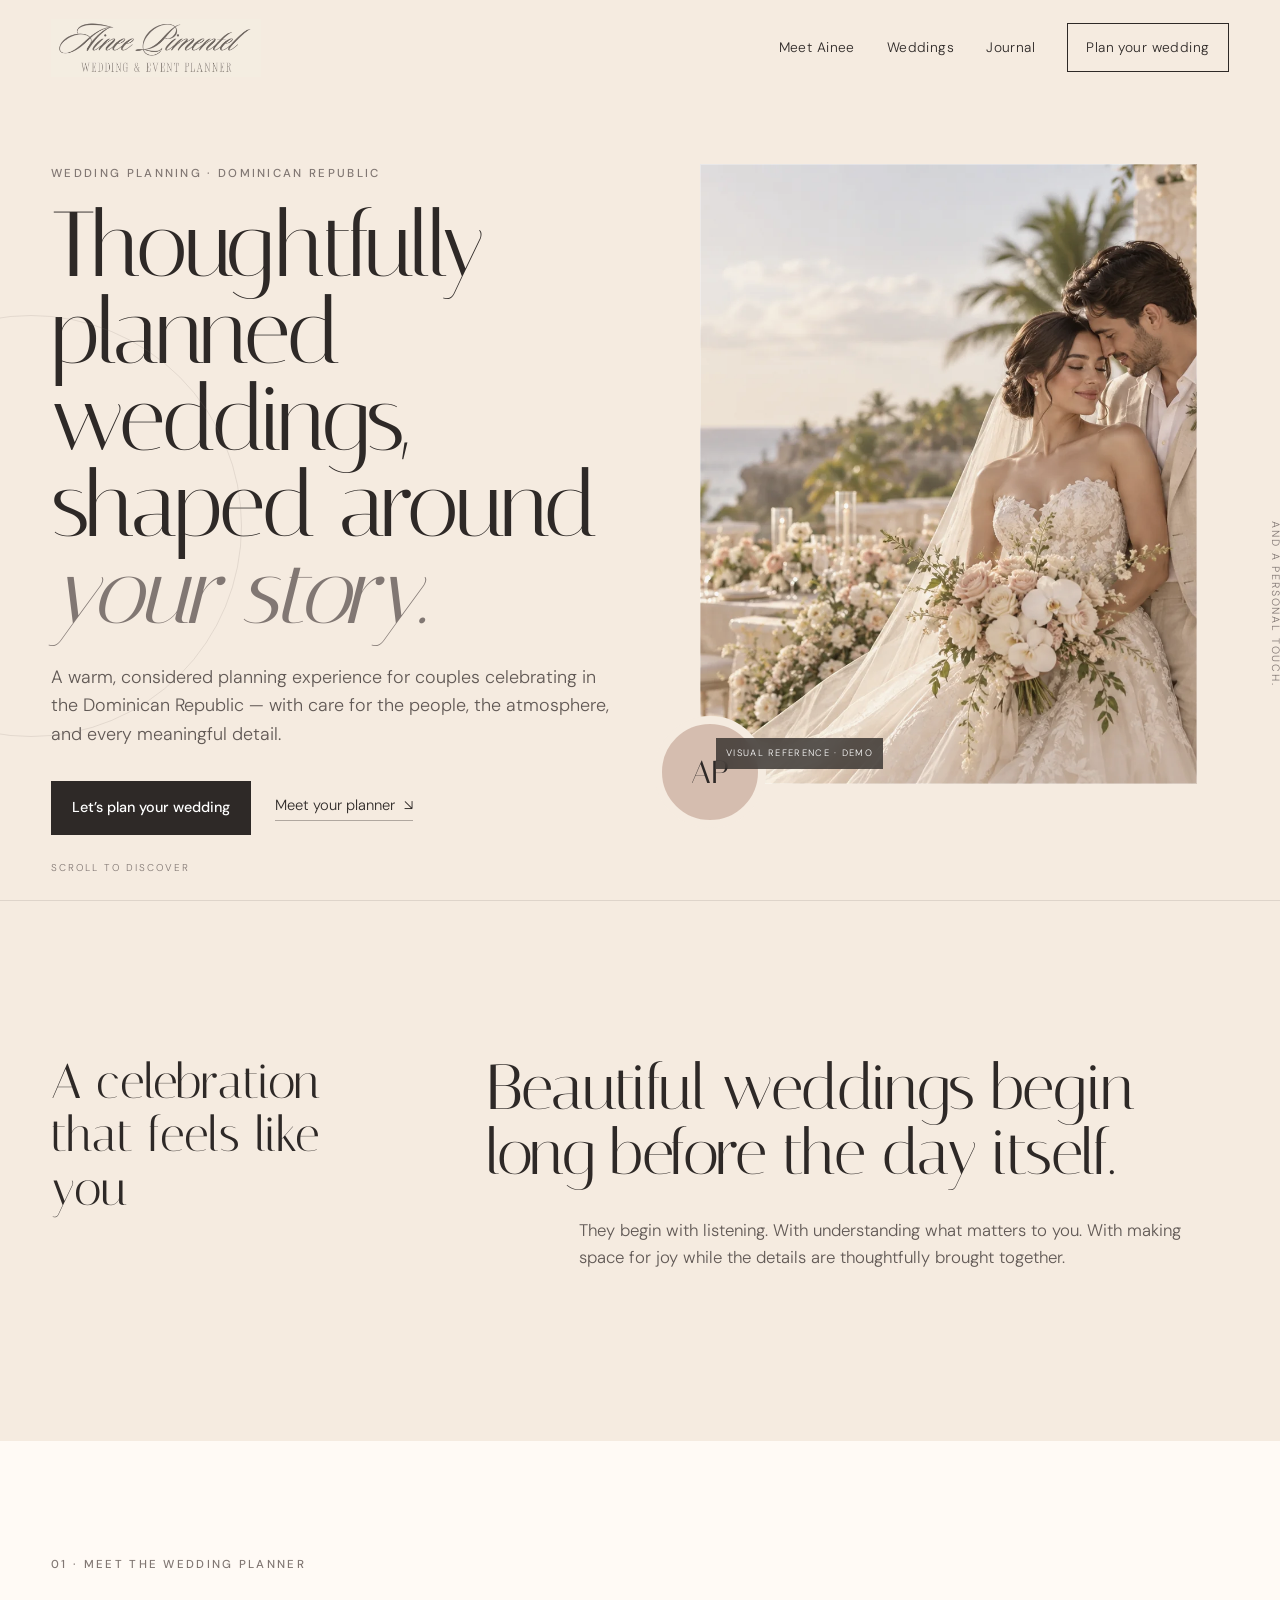
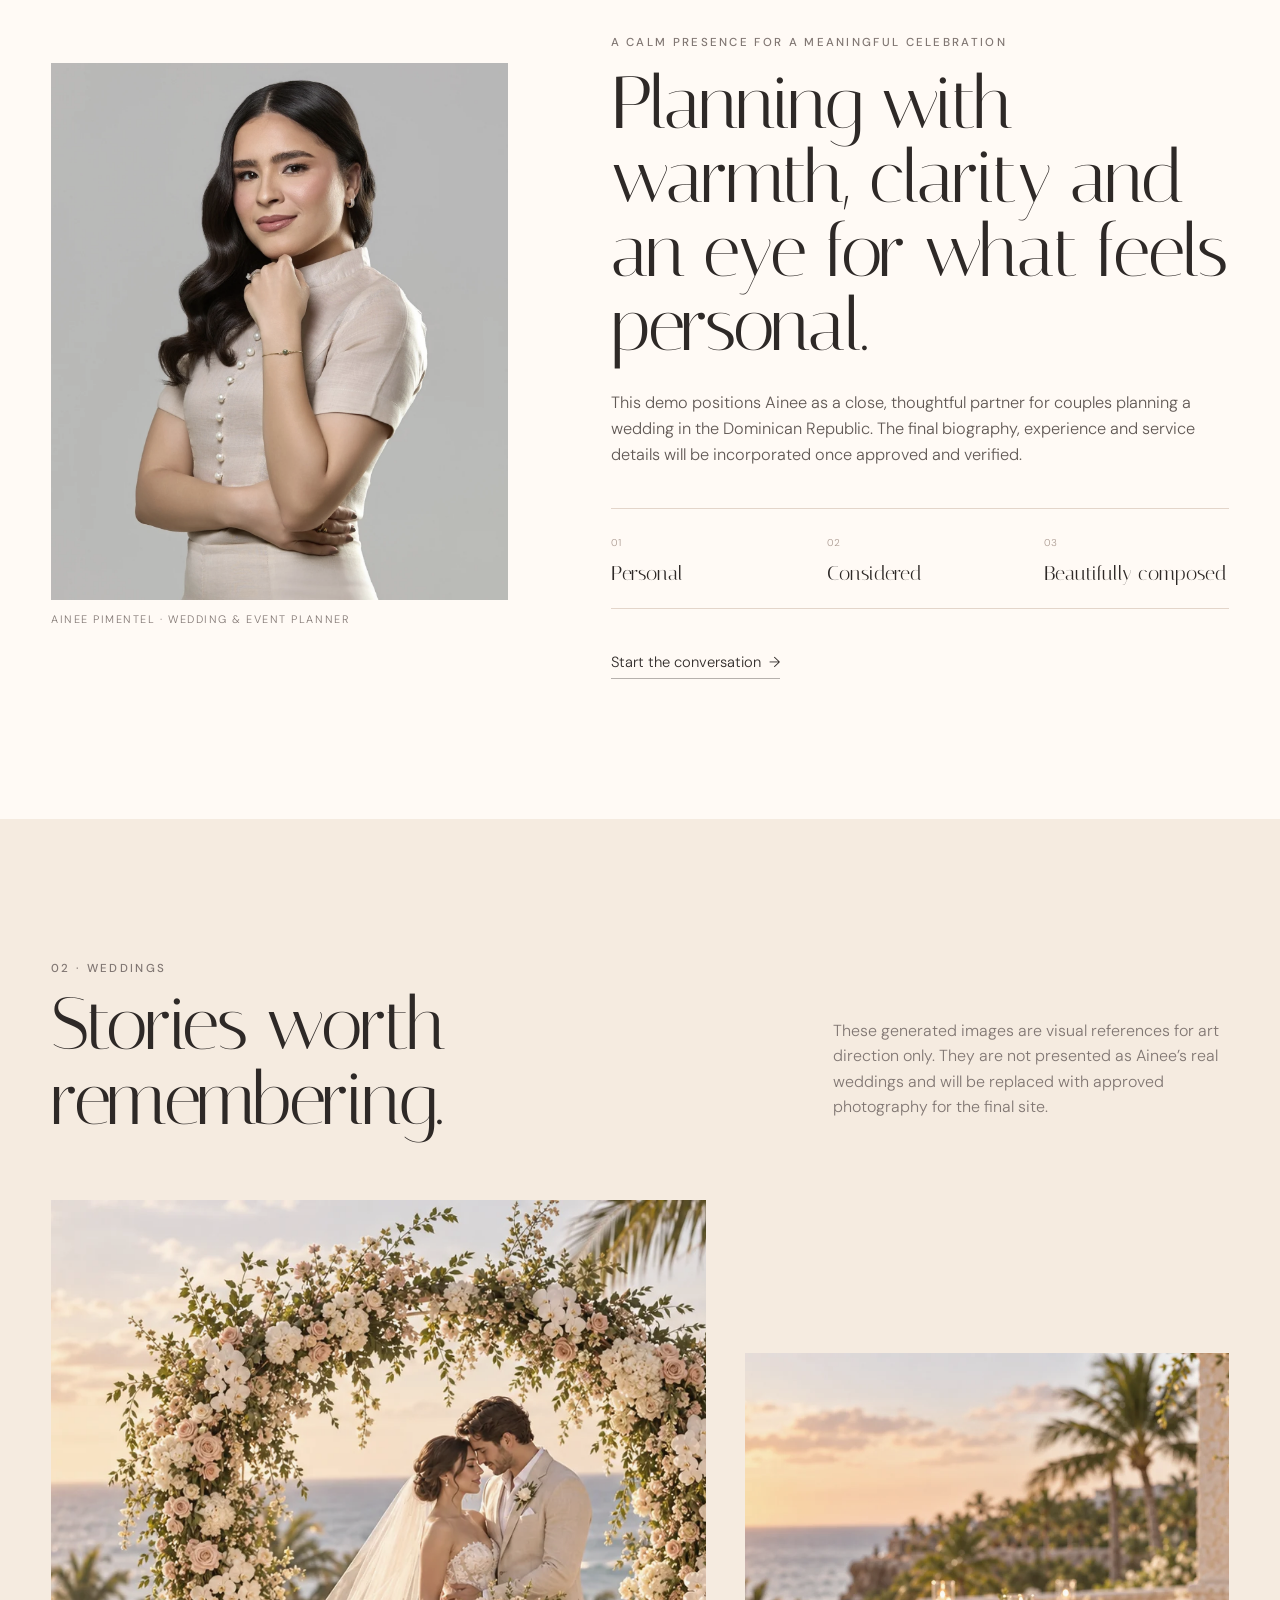
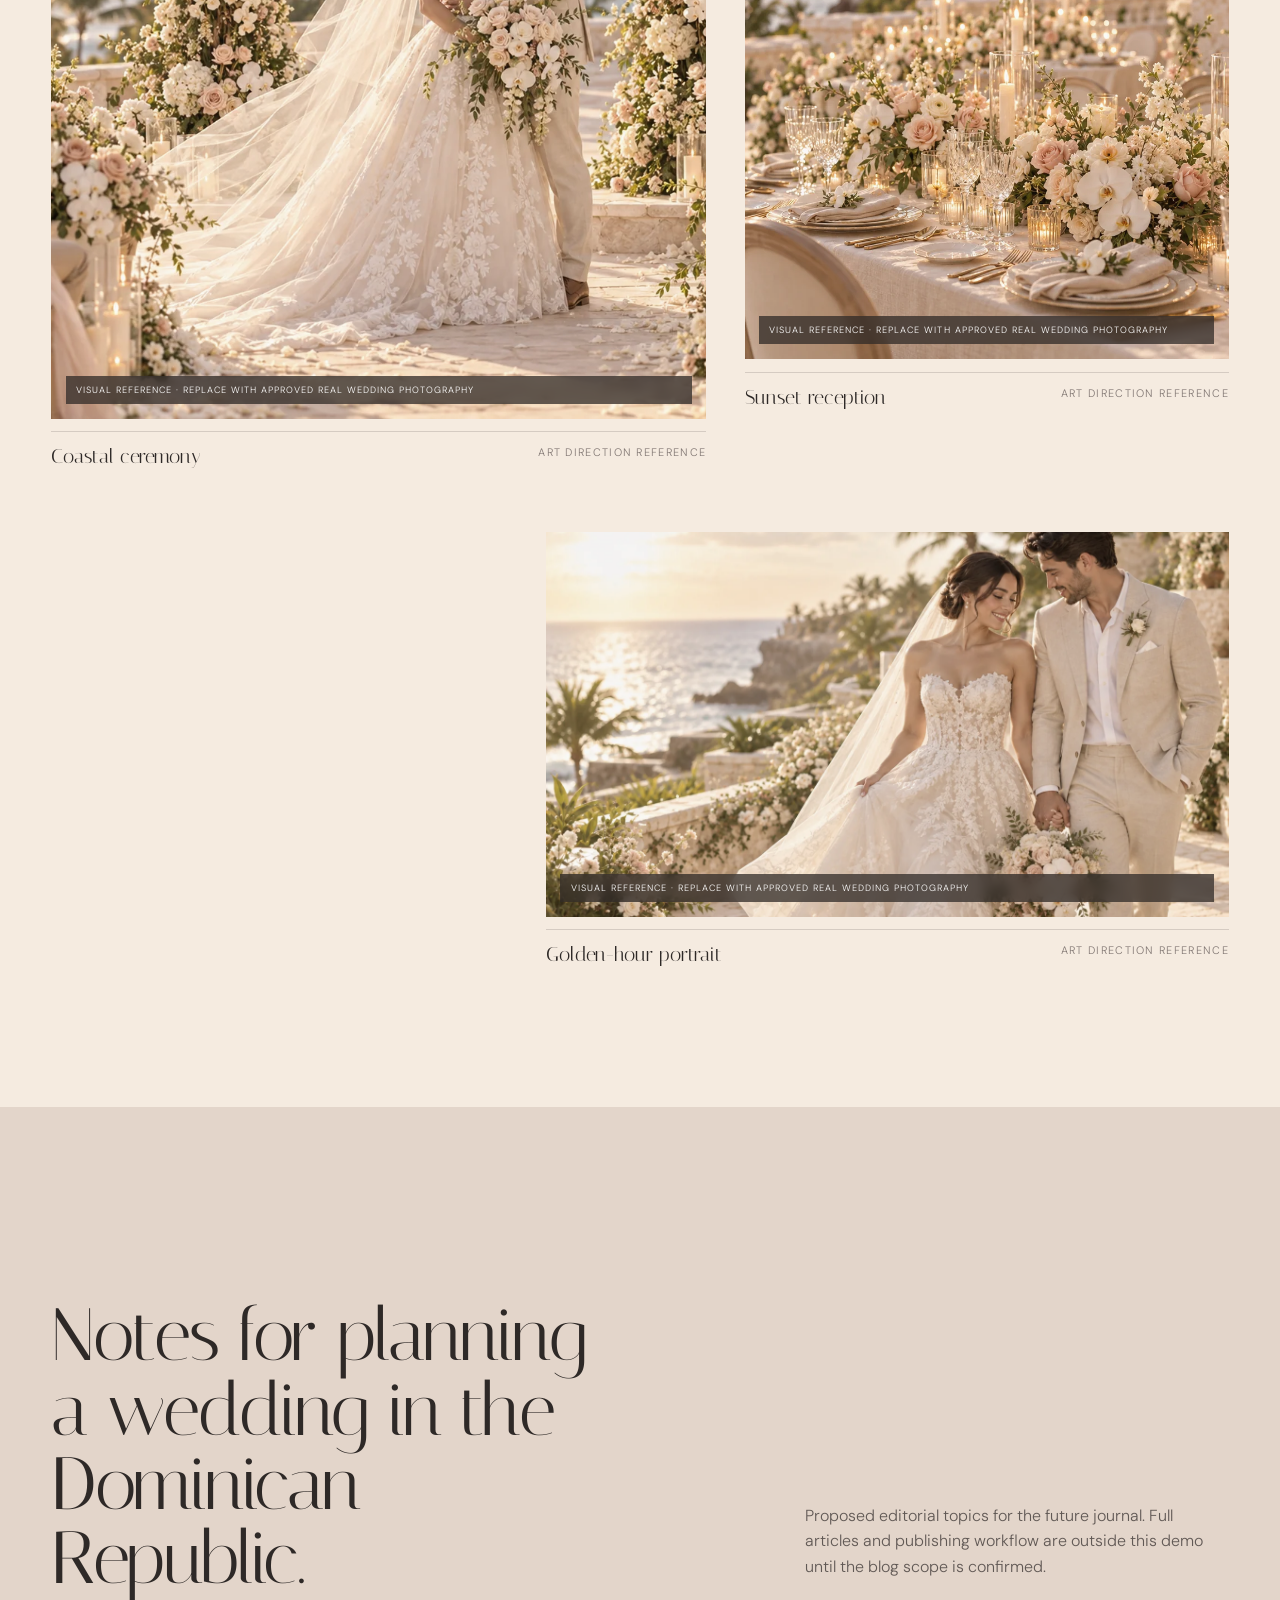
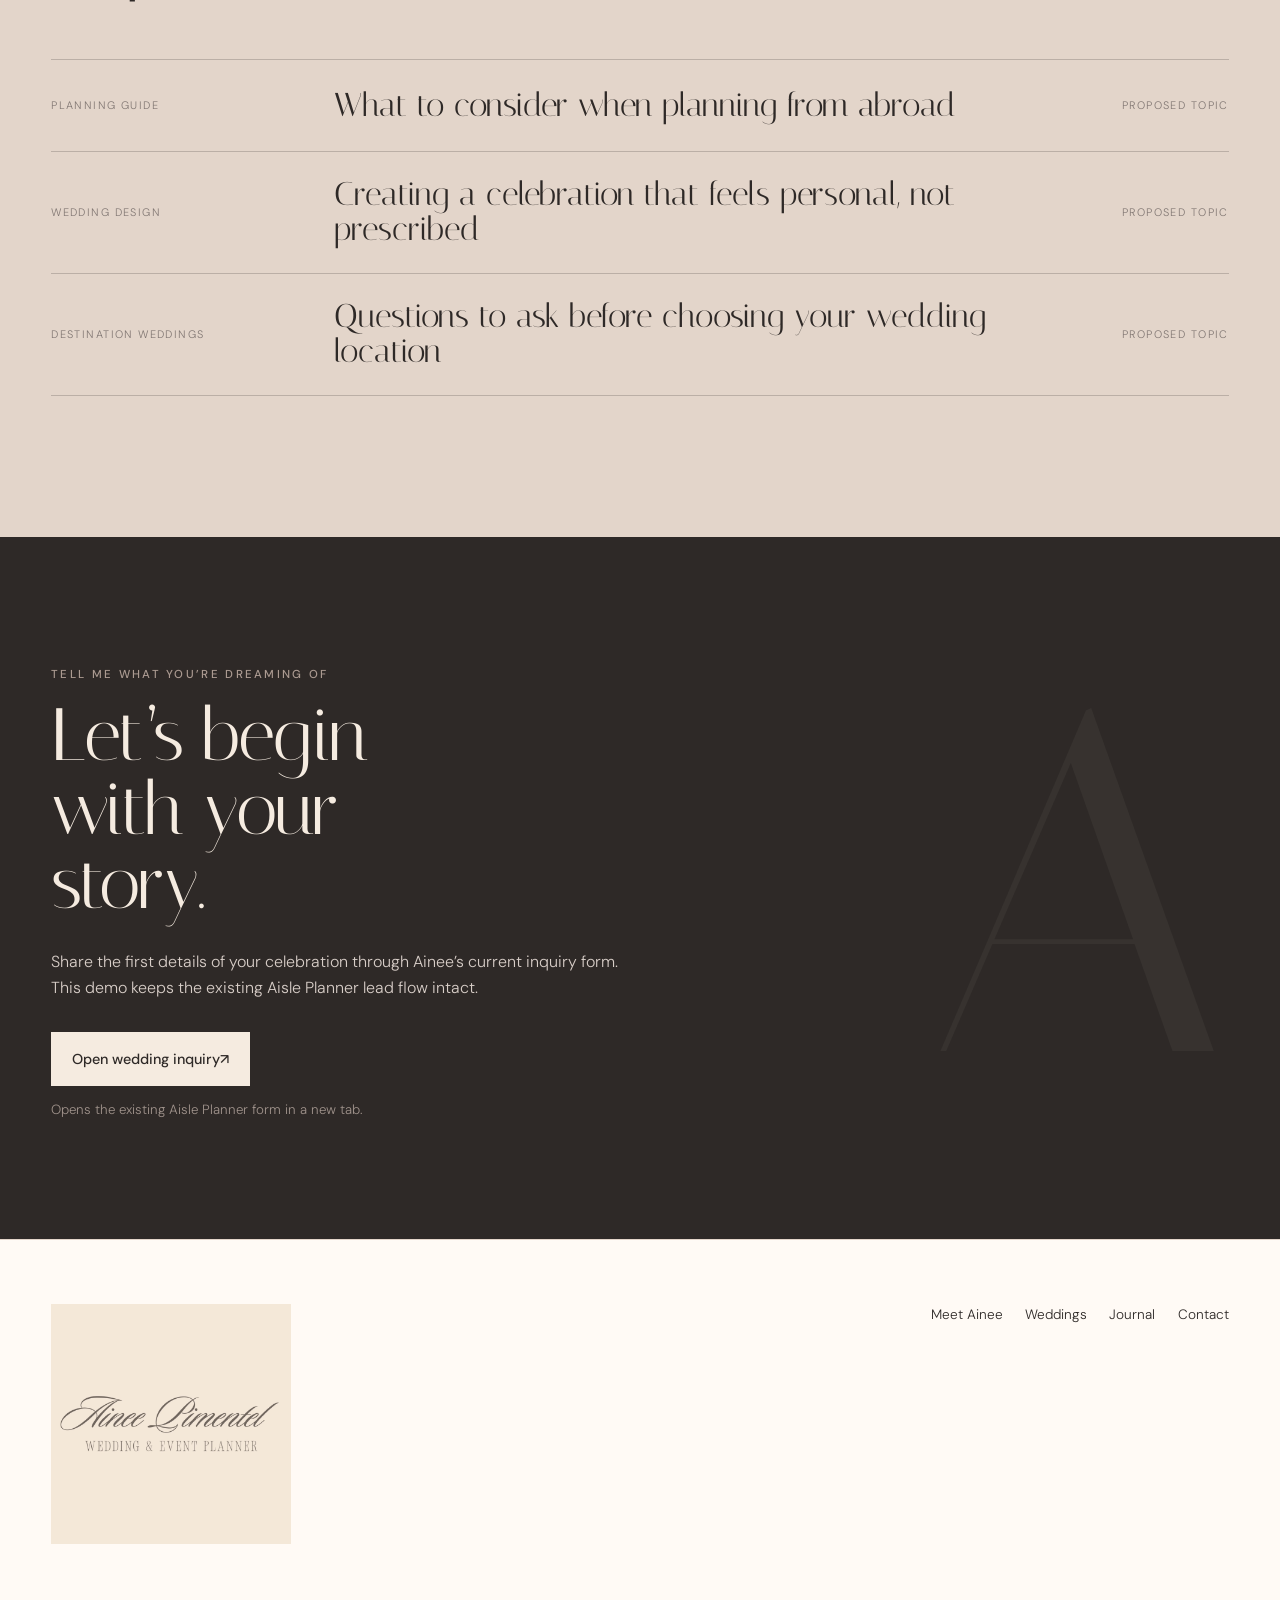
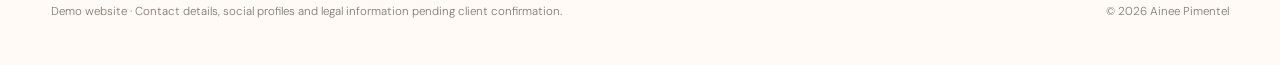
==== index.html @ e36b9a7d "Add files via upload" ====
<!doctype html>
<html lang="en">
<head>
  <meta charset="utf-8" />
  <meta name="viewport" content="width=device-width, initial-scale=1" />
  <meta name="robots" content="noindex,nofollow,noarchive" />
  <meta name="theme-color" content="#f5ebe0" />
  <meta name="description" content="Ainee Pimentel — Wedding & Event Planner in the Dominican Republic." />
  <title>Ainee Pimentel | Wedding & Event Planner</title>
  <link rel="preconnect" href="https://fonts.googleapis.com">
  <link rel="preconnect" href="https://fonts.gstatic.com" crossorigin>
  <link href="https://fonts.googleapis.com/css2?family=DM+Sans:wght@300;400;500;600&family=Italiana&display=swap" rel="stylesheet">
  <link rel="stylesheet" href="./styles.css" />
</head>
<body>
  <a class="skip-link" href="#main">Skip to content</a>

  <header class="site-header" data-header>
    <a class="brand" href="#home" aria-label="Ainee Pimentel — Home">
      <img src="logo-ainee-pimentel.webp" alt="Ainee Pimentel — Wedding & Event Planner" />
    </a>

    <button class="menu-toggle" type="button" aria-expanded="false" aria-controls="site-nav" data-menu-toggle>
      <span>Menu</span><i></i><i></i>
    </button>

    <nav id="site-nav" class="site-nav" aria-label="Primary" data-nav>
      <a href="#about">Meet Ainee</a>
      <a href="#weddings">Weddings</a>
      <a href="#journal">Journal</a>
      <a href="#contact" class="nav-cta">Plan your wedding</a>
    </nav>
  </header>

  <main id="main">
    <section id="home" class="hero section-shell">
      <div class="hero-copy reveal">
        <p class="eyebrow">Wedding planning · Dominican Republic</p>
        <h1>Thoughtfully planned weddings, shaped around <em>your story.</em></h1>
        <p class="lede">A warm, considered planning experience for couples celebrating in the Dominican Republic — with care for the people, the atmosphere, and every meaningful detail.</p>
        <div class="hero-actions">
          <a class="button button-dark" href="#contact">Let’s plan your wedding</a>
          <a class="text-link" href="#about">Meet your planner <span aria-hidden="true">↘</span></a>
        </div>
      </div>

      <div class="hero-art reveal" aria-label="Wedding visual reference for the demo">
        <div class="hero-wedding-frame">
          <img src="hero-wedding-reference.webp" alt="Editorial destination-wedding reference image used for the demo" />
          <span class="reference-badge">Visual reference · Demo</span>
        </div>
        <p class="side-note">Planning with intention<br>and a personal touch.</p>
        <div class="seal" aria-hidden="true"><span>AP</span></div>
      </div>

      <div class="scroll-note" aria-hidden="true">Scroll to discover</div>
    </section>

    <section class="manifesto section-shell" aria-labelledby="manifesto-title">
      <div class="manifesto-kicker reveal">A celebration that feels like you</div>
      <div class="manifesto-copy reveal">
        <h2 id="manifesto-title">Beautiful weddings begin long before the day itself.</h2>
        <p>They begin with listening. With understanding what matters to you. With making space for joy while the details are thoughtfully brought together.</p>
      </div>
    </section>

    <section id="about" class="about section-shell">
      <div class="section-number reveal">01 · Meet the wedding planner</div>
      <div class="about-grid">
        <div class="about-visual reveal">
          <div class="portrait-crop"><img src="ainee-pimentel.webp" alt="Ainee Pimentel, wedding and event planner" /></div>
          <p class="caption">Ainee Pimentel · Wedding & Event Planner</p>
        </div>
        <div class="about-copy reveal">
          <p class="eyebrow">A calm presence for a meaningful celebration</p>
          <h2>Planning with warmth, clarity and an eye for what feels personal.</h2>
          <p>This demo positions Ainee as a close, thoughtful partner for couples planning a wedding in the Dominican Republic. The final biography, experience and service details will be incorporated once approved and verified.</p>
          <div class="about-points" role="list" aria-label="Proposed brand qualities">
            <div role="listitem"><span>01</span><p>Personal</p></div>
            <div role="listitem"><span>02</span><p>Considered</p></div>
            <div role="listitem"><span>03</span><p>Beautifully composed</p></div>
          </div>
          <a class="text-link" href="#contact">Start the conversation <span aria-hidden="true">→</span></a>
        </div>
      </div>
    </section>

    <section id="weddings" class="work section-shell">
      <div class="work-heading reveal">
        <div>
          <div class="section-number">02 · Weddings</div>
          <h2>Stories worth remembering.</h2>
        </div>
        <p>These generated images are visual references for art direction only. They are not presented as Ainee’s real weddings and will be replaced with approved photography for the final site.</p>
      </div>

      <div class="story-grid">
        <article class="story-card story-card-a reveal">
          <figure class="story-image">
            <img src="wedding-reference-01.webp" alt="Generated reference image of a coastal wedding ceremony" loading="lazy" />
            <figcaption>Visual reference · Replace with approved real wedding photography</figcaption>
          </figure>
          <div class="story-meta"><p>Coastal ceremony</p><span>Art direction reference</span></div>
        </article>
        <article class="story-card story-card-b reveal">
          <figure class="story-image">
            <img src="wedding-reference-02.webp" alt="Generated reference image of an elegant wedding reception tablescape" loading="lazy" />
            <figcaption>Visual reference · Replace with approved real wedding photography</figcaption>
          </figure>
          <div class="story-meta"><p>Sunset reception</p><span>Art direction reference</span></div>
        </article>
        <article class="story-card story-card-c reveal">
          <figure class="story-image">
            <img src="wedding-reference-03.webp" alt="Generated reference image of a couple walking at a tropical destination wedding" loading="lazy" />
            <figcaption>Visual reference · Replace with approved real wedding photography</figcaption>
          </figure>
          <div class="story-meta"><p>Golden-hour portrait</p><span>Art direction reference</span></div>
        </article>
      </div>
    </section>

    <section id="journal" class="journal section-shell">
      <div class="section-number reveal">03 · Journal</div>
      <div class="journal-intro reveal">
        <h2>Notes for planning a wedding in the Dominican Republic.</h2>
        <p>Proposed editorial topics for the future journal. Full articles and publishing workflow are outside this demo until the blog scope is confirmed.</p>
      </div>
      <div class="journal-list">
        <article class="journal-item reveal"><span>Planning guide</span><h3>What to consider when planning from abroad</h3><p>Proposed topic</p></article>
        <article class="journal-item reveal"><span>Wedding design</span><h3>Creating a celebration that feels personal, not prescribed</h3><p>Proposed topic</p></article>
        <article class="journal-item reveal"><span>Destination weddings</span><h3>Questions to ask before choosing your wedding location</h3><p>Proposed topic</p></article>
      </div>
    </section>

    <section id="contact" class="contact section-shell">
      <div class="contact-panel reveal">
        <p class="eyebrow">Tell me what you’re dreaming of</p>
        <h2>Let’s begin with your story.</h2>
        <p>Share the first details of your celebration through Ainee’s current inquiry form. This demo keeps the existing Aisle Planner lead flow intact.</p>
        <a class="button button-light" href="https://www.aisleplanner.com/inquiries/aineeplanner/1cb2d5f7-5c8f-4272-a962-32eac7affa0d" target="_blank" rel="noopener noreferrer">Open wedding inquiry <span aria-hidden="true">↗</span></a>
        <small>Opens the existing Aisle Planner form in a new tab.</small>
      </div>
      <div class="contact-mark reveal" aria-hidden="true">A</div>
    </section>
  </main>

  <footer class="site-footer section-shell">
    <div class="footer-brand"><img src="logo-ainee-pimentel.webp" alt="Ainee Pimentel" /></div>
    <div class="footer-nav">
      <a href="#about">Meet Ainee</a><a href="#weddings">Weddings</a><a href="#journal">Journal</a><a href="#contact">Contact</a>
    </div>
    <p class="footer-note">Demo website · Contact details, social profiles and legal information pending client confirmation.</p>
    <p class="copyright">© <span data-year></span> Ainee Pimentel</p>
  </footer>

  <script src="./script.js"></script>
</body>
</html>
---- styles.css ----
:root{
  --linen:#F5EBE0;
  --champagne:#E3D5CA;
  --dogwood:#D5BDAF;
  --cinereous:#AB9A91;
  --gray:#817773;
  --ink:#2e2927;
  --paper:#fffaf5;
  --serif:"Italiana", Georgia, serif;
  --sans:"DM Sans", Arial, sans-serif;
  --pad:clamp(1.25rem,4vw,5rem);
  --radius:2px;
}
*{box-sizing:border-box}
html{scroll-behavior:smooth;background:var(--linen)}
body{margin:0;background:var(--linen);color:var(--ink);font-family:var(--sans);font-weight:300;line-height:1.6;overflow-x:hidden}
img{max-width:100%;display:block}
a{color:inherit;text-decoration:none}
button,input,textarea{font:inherit}
::selection{background:var(--dogwood);color:var(--ink)}
.skip-link{position:fixed;top:8px;left:8px;z-index:1000;padding:.7rem 1rem;background:var(--ink);color:white;transform:translateY(-150%)}
.skip-link:focus{transform:none}
.section-shell{padding-left:var(--pad);padding-right:var(--pad)}
.site-header{position:fixed;z-index:100;top:0;left:0;width:100%;height:96px;padding:16px var(--pad);display:flex;align-items:center;justify-content:space-between;transition:background .4s,height .4s,border-color .4s;border-bottom:1px solid transparent}
.site-header.scrolled{height:76px;background:rgba(245,235,224,.9);backdrop-filter:blur(14px);border-color:rgba(129,119,115,.18)}
.brand{width:210px;height:58px;overflow:hidden;display:flex;align-items:center}
.brand img,.footer-brand img{width:100%;mix-blend-mode:multiply}
.site-nav{display:flex;align-items:center;gap:2rem;font-size:.86rem;letter-spacing:.03em}
.site-nav a:not(.nav-cta){position:relative}
.site-nav a:not(.nav-cta)::after{content:"";position:absolute;left:0;bottom:-4px;width:100%;height:1px;background:currentColor;transform:scaleX(0);transform-origin:right;transition:transform .25s}
.site-nav a:hover::after,.site-nav a:focus-visible::after{transform:scaleX(1);transform-origin:left}
.nav-cta{padding:.78rem 1.15rem;border:1px solid var(--ink);transition:background .25s,color .25s}
.nav-cta:hover{background:var(--ink);color:var(--linen)}
.menu-toggle{display:none;background:none;border:0;color:var(--ink)}
.hero{min-height:100svh;padding-top:150px;padding-bottom:62px;display:grid;grid-template-columns:minmax(0,1.04fr) minmax(380px,.96fr);gap:clamp(2rem,6vw,7rem);align-items:center;position:relative}
.hero::before{content:"";position:absolute;width:420px;height:420px;border:1px solid rgba(129,119,115,.16);border-radius:50%;left:-180px;top:35%;pointer-events:none}
.eyebrow,.section-number{font-size:.72rem;text-transform:uppercase;letter-spacing:.2em;color:var(--gray);font-weight:500}
.hero h1{font:400 clamp(3.3rem,7.2vw,7.5rem)/.94 var(--serif);letter-spacing:-.035em;margin:1.2rem 0 1.7rem;max-width:10ch}
.hero h1 em{font-weight:400;color:var(--gray)}
.lede{font-size:clamp(1rem,1.4vw,1.18rem);max-width:560px;color:#615955}
.hero-actions{margin-top:2rem;display:flex;gap:1.5rem;align-items:center;flex-wrap:wrap}
.button{display:inline-flex;align-items:center;justify-content:center;min-height:48px;padding:.9rem 1.25rem;border:1px solid transparent;font-weight:500;font-size:.9rem;transition:transform .2s,background .2s,color .2s}
.button:hover{transform:translateY(-2px)}
.button-dark{background:var(--ink);color:#fff}
.button-dark:hover{background:var(--gray)}
.text-link{display:inline-flex;align-items:center;gap:.55rem;font-size:.92rem;border-bottom:1px solid rgba(46,41,39,.35);padding-bottom:.18rem}
.hero-art{position:relative;justify-self:end;width:min(100%,620px);padding:0 32px 40px 0}
.hero-wedding-frame{aspect-ratio:4/5;overflow:hidden;background:var(--champagne);position:relative}
.hero-wedding-frame img{width:100%;height:100%;object-fit:cover;object-position:58% 50%;filter:saturate(.9) contrast(.96)}
.hero-wedding-frame::after{content:"";position:absolute;inset:0;box-shadow:inset 0 0 0 1px rgba(255,255,255,.3)}
.reference-badge{position:absolute;left:1rem;bottom:1rem;z-index:2;background:rgba(46,41,39,.78);color:#fff;padding:.48rem .65rem;font-size:.58rem;text-transform:uppercase;letter-spacing:.14em;backdrop-filter:blur(6px)}
.side-note{position:absolute;right:-38px;bottom:125px;transform:rotate(90deg);transform-origin:right bottom;margin:0;font-size:.67rem;text-transform:uppercase;letter-spacing:.17em;color:var(--gray)}
.seal{position:absolute;left:-46px;bottom:-4px;width:112px;height:112px;border-radius:50%;background:var(--dogwood);display:grid;place-items:center;border:8px solid var(--linen)}
.seal span{font:2rem var(--serif)}
.scroll-note{position:absolute;left:var(--pad);bottom:24px;font-size:.62rem;text-transform:uppercase;letter-spacing:.2em;color:var(--gray)}
.manifesto{padding-top:clamp(7rem,12vw,12rem);padding-bottom:clamp(7rem,12vw,12rem);display:grid;grid-template-columns:1fr 2fr;gap:4rem;border-top:1px solid rgba(129,119,115,.2)}
.manifesto-kicker{font:400 clamp(1.8rem,3.8vw,4rem)/1.1 var(--serif);max-width:9ch}
.manifesto-copy{max-width:880px}
.manifesto h2{font:400 clamp(2.6rem,5vw,5.7rem)/1.02 var(--serif);margin:0 0 2rem;letter-spacing:-.025em}
.manifesto p{max-width:650px;margin-left:auto;font-size:1.05rem;color:#615955}
.about{padding-top:clamp(6rem,9vw,9rem);padding-bottom:clamp(7rem,11vw,11rem);background:var(--paper)}
.about>.section-number{margin-bottom:3rem}
.about-grid{display:grid;grid-template-columns:minmax(320px,.85fr) minmax(0,1.15fr);gap:clamp(3rem,8vw,9rem);align-items:center}
.about-visual{max-width:650px}
.portrait-crop{aspect-ratio:4/4.7;overflow:hidden;background:var(--champagne)}
.portrait-crop img{width:100%;height:100%;object-fit:cover;object-position:52% 18%;filter:saturate(.78)}
.caption{font-size:.68rem;text-transform:uppercase;letter-spacing:.14em;color:var(--gray)}
.about-copy h2,.work h2,.journal h2,.contact h2{font:400 clamp(2.6rem,5.8vw,6rem)/1 var(--serif);letter-spacing:-.025em;margin:.8rem 0 1.7rem}
.about-copy>p:not(.eyebrow){max-width:600px;color:#615955;font-size:1.02rem}
.about-points{display:flex;border-top:1px solid var(--champagne);border-bottom:1px solid var(--champagne);margin:2.5rem 0;padding:1.2rem 0;gap:2rem;flex-wrap:wrap}
.about-points div{min-width:120px;flex:1}
.about-points span{font-size:.62rem;color:var(--cinereous)}
.about-points p{margin:.2rem 0 0;font-family:var(--serif);font-size:1.25rem}
.work{padding-top:clamp(7rem,11vw,11rem);padding-bottom:clamp(7rem,11vw,11rem)}
.work-heading{display:grid;grid-template-columns:1.3fr .7fr;gap:3rem;align-items:end;margin-bottom:4rem}
.work-heading h2{margin:.55rem 0 0}
.work-heading>p{max-width:430px;color:var(--gray)}
.story-grid{display:grid;grid-template-columns:1.15fr .85fr;gap:clamp(1.4rem,3vw,3rem);align-items:start}
.story-card{margin:0}
.story-card-b{margin-top:12vw}
.story-card-c{grid-column:1 / -1;width:58%;margin-left:auto;margin-top:2vw}
.story-image{margin:0;position:relative;overflow:hidden;background:var(--champagne);aspect-ratio:4/5}
.story-image img{width:100%;height:100%;object-fit:cover;transition:transform .7s cubic-bezier(.2,.7,.2,1),filter .7s;filter:saturate(.9) contrast(.97)}
.story-card:hover .story-image img{transform:scale(1.025);filter:saturate(1) contrast(1)}
.story-image figcaption{position:absolute;left:.9rem;right:.9rem;bottom:.9rem;margin:0;padding:.5rem .65rem;background:rgba(46,41,39,.74);color:#fff;font-size:.57rem;text-transform:uppercase;letter-spacing:.11em;line-height:1.35;backdrop-filter:blur(6px)}
.story-card-c .story-image{aspect-ratio:16/9}
.story-meta{display:flex;justify-content:space-between;gap:1rem;border-top:1px solid rgba(129,119,115,.28);padding-top:.75rem;margin-top:.8rem}
.story-meta p{margin:0;font:1.25rem var(--serif)}
.story-meta span{font-size:.68rem;color:var(--gray);text-transform:uppercase;letter-spacing:.12em;text-align:right}
.journal{padding-top:clamp(7rem,11vw,11rem);padding-bottom:clamp(7rem,11vw,11rem);background:var(--champagne)}
.journal-intro{display:grid;grid-template-columns:1.25fr .75fr;gap:3rem;align-items:end;margin:2rem 0 4rem}
.journal-intro h2{margin:0;max-width:12ch}
.journal-intro p{color:#615955;max-width:420px}
.journal-list{border-top:1px solid rgba(46,41,39,.22)}
.journal-item{display:grid;grid-template-columns:.45fr 1.2fr .35fr;align-items:center;gap:2rem;padding:1.6rem 0;border-bottom:1px solid rgba(46,41,39,.22);transition:padding .25s,background .25s}
.journal-item:hover{padding-left:1rem;padding-right:1rem;background:rgba(255,255,255,.2)}
.journal-item span,.journal-item p{font-size:.68rem;text-transform:uppercase;letter-spacing:.13em;color:var(--gray)}
.journal-item h3{font:400 clamp(1.35rem,2.6vw,2.5rem)/1.05 var(--serif);margin:0}
.journal-item p{text-align:right}
.contact{min-height:78vh;background:var(--ink);color:var(--linen);display:grid;grid-template-columns:1.2fr .8fr;align-items:center;gap:3rem;padding-top:7rem;padding-bottom:7rem;overflow:hidden}
.contact-panel{max-width:750px;position:relative;z-index:2}
.contact .eyebrow{color:var(--cinereous)}
.contact h2{margin:.8rem 0 1.8rem;max-width:9ch}
.contact p{max-width:600px;color:#d8cec8}
.button-light{background:var(--linen);color:var(--ink);margin-top:1rem}
.contact small{display:block;margin-top:.8rem;color:#9f928b}
.contact-mark{font:400 clamp(18rem,38vw,42rem)/.75 var(--serif);color:rgba(245,235,224,.045);justify-self:end;transform:translateX(12%)}
.site-footer{padding-top:4rem;padding-bottom:2rem;background:var(--paper);display:grid;grid-template-columns:1fr 1fr;gap:3rem;border-top:1px solid var(--champagne)}
.footer-brand{width:240px;overflow:hidden}
.footer-nav{display:flex;justify-content:flex-end;gap:1.4rem;flex-wrap:wrap;font-size:.85rem}
.footer-note{font-size:.72rem;color:var(--gray);max-width:560px}
.copyright{font-size:.72rem;color:var(--gray);text-align:right}
.reveal{opacity:0;transform:translateY(24px);transition:opacity .8s cubic-bezier(.2,.7,.2,1),transform .8s cubic-bezier(.2,.7,.2,1)}
.reveal.is-visible{opacity:1;transform:none}
@media (max-width: 900px){
  .site-header{height:78px}.brand{width:175px}.menu-toggle{display:flex;flex-direction:column;align-items:flex-end;gap:4px;position:relative;z-index:102}.menu-toggle span{font-size:.72rem;text-transform:uppercase;letter-spacing:.14em}.menu-toggle i{display:block;width:28px;height:1px;background:currentColor}
  .site-nav{position:fixed;inset:0;background:var(--linen);z-index:101;display:flex;flex-direction:column;align-items:flex-start;justify-content:center;padding:var(--pad);gap:1.4rem;transform:translateY(-105%);transition:transform .45s cubic-bezier(.6,0,.2,1);font:2.2rem var(--serif)}
  .site-nav.open{transform:none}.site-nav .nav-cta{font:1rem var(--sans);margin-top:1rem}
  .hero{grid-template-columns:1fr;padding-top:120px;gap:3.5rem}.hero h1{max-width:11ch}.hero-art{width:min(92%,600px);justify-self:center}.scroll-note{display:none}
  .manifesto,.about-grid,.work-heading,.journal-intro,.contact{grid-template-columns:1fr}.manifesto{gap:2.5rem}.manifesto p{margin-left:0}.about-grid{gap:3.5rem}.about-visual{width:min(86%,620px)}
  .work-heading{align-items:start}.story-card-b{margin-top:10vw}.story-card-c{width:75%}.contact-mark{display:none}.contact{min-height:auto}
  .site-footer{grid-template-columns:1fr}.footer-nav{justify-content:flex-start}.copyright{text-align:left}
}
@media (max-width: 620px){
  :root{--pad:1.1rem}.hero{padding-top:110px}.hero h1{font-size:clamp(3rem,15vw,4.7rem)}.lede{font-size:.98rem}.hero-actions{align-items:flex-start;flex-direction:column}.hero-art{padding-right:18px}.side-note{right:-24px}.seal{width:88px;height:88px;left:-18px}.seal span{font-size:1.5rem}
  .manifesto{padding-top:6rem;padding-bottom:6rem}.manifesto h2{font-size:2.7rem}.about,.work,.journal{padding-top:6rem;padding-bottom:6rem}.about-copy h2,.work h2,.journal h2,.contact h2{font-size:clamp(2.7rem,13vw,4rem)}
  .story-grid{grid-template-columns:1fr}.story-card-b{margin-top:1.5rem}.story-card-c{grid-column:auto;width:100%;margin:1.5rem 0 0}.story-card-c .story-image{aspect-ratio:4/5}.story-meta{align-items:flex-start}.journal-item{grid-template-columns:1fr;gap:.4rem}.journal-item p{text-align:left;margin:.4rem 0}.contact{padding-top:5.5rem;padding-bottom:5.5rem}
}
@media (prefers-reduced-motion: reduce){
  html{scroll-behavior:auto}*,*::before,*::after{animation-duration:.01ms!important;transition-duration:.01ms!important;scroll-behavior:auto!important}.reveal{opacity:1;transform:none}
}
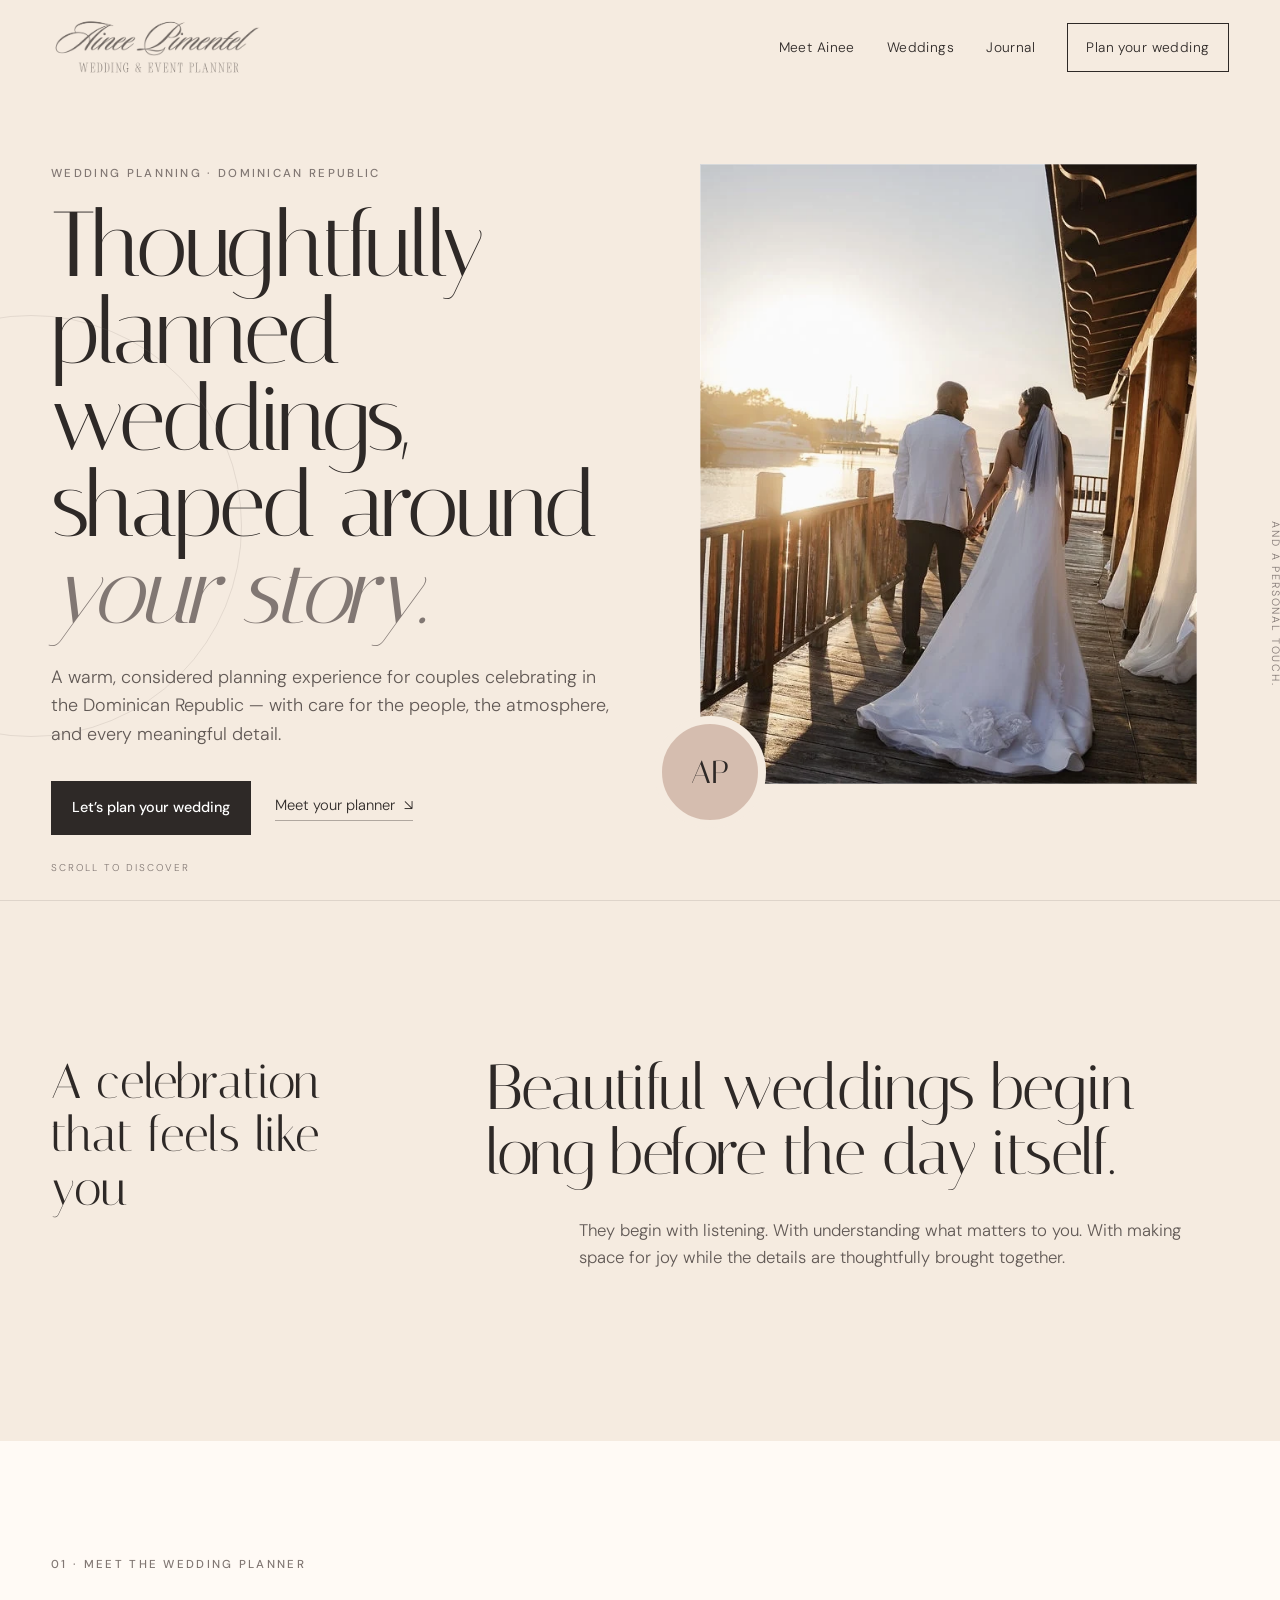
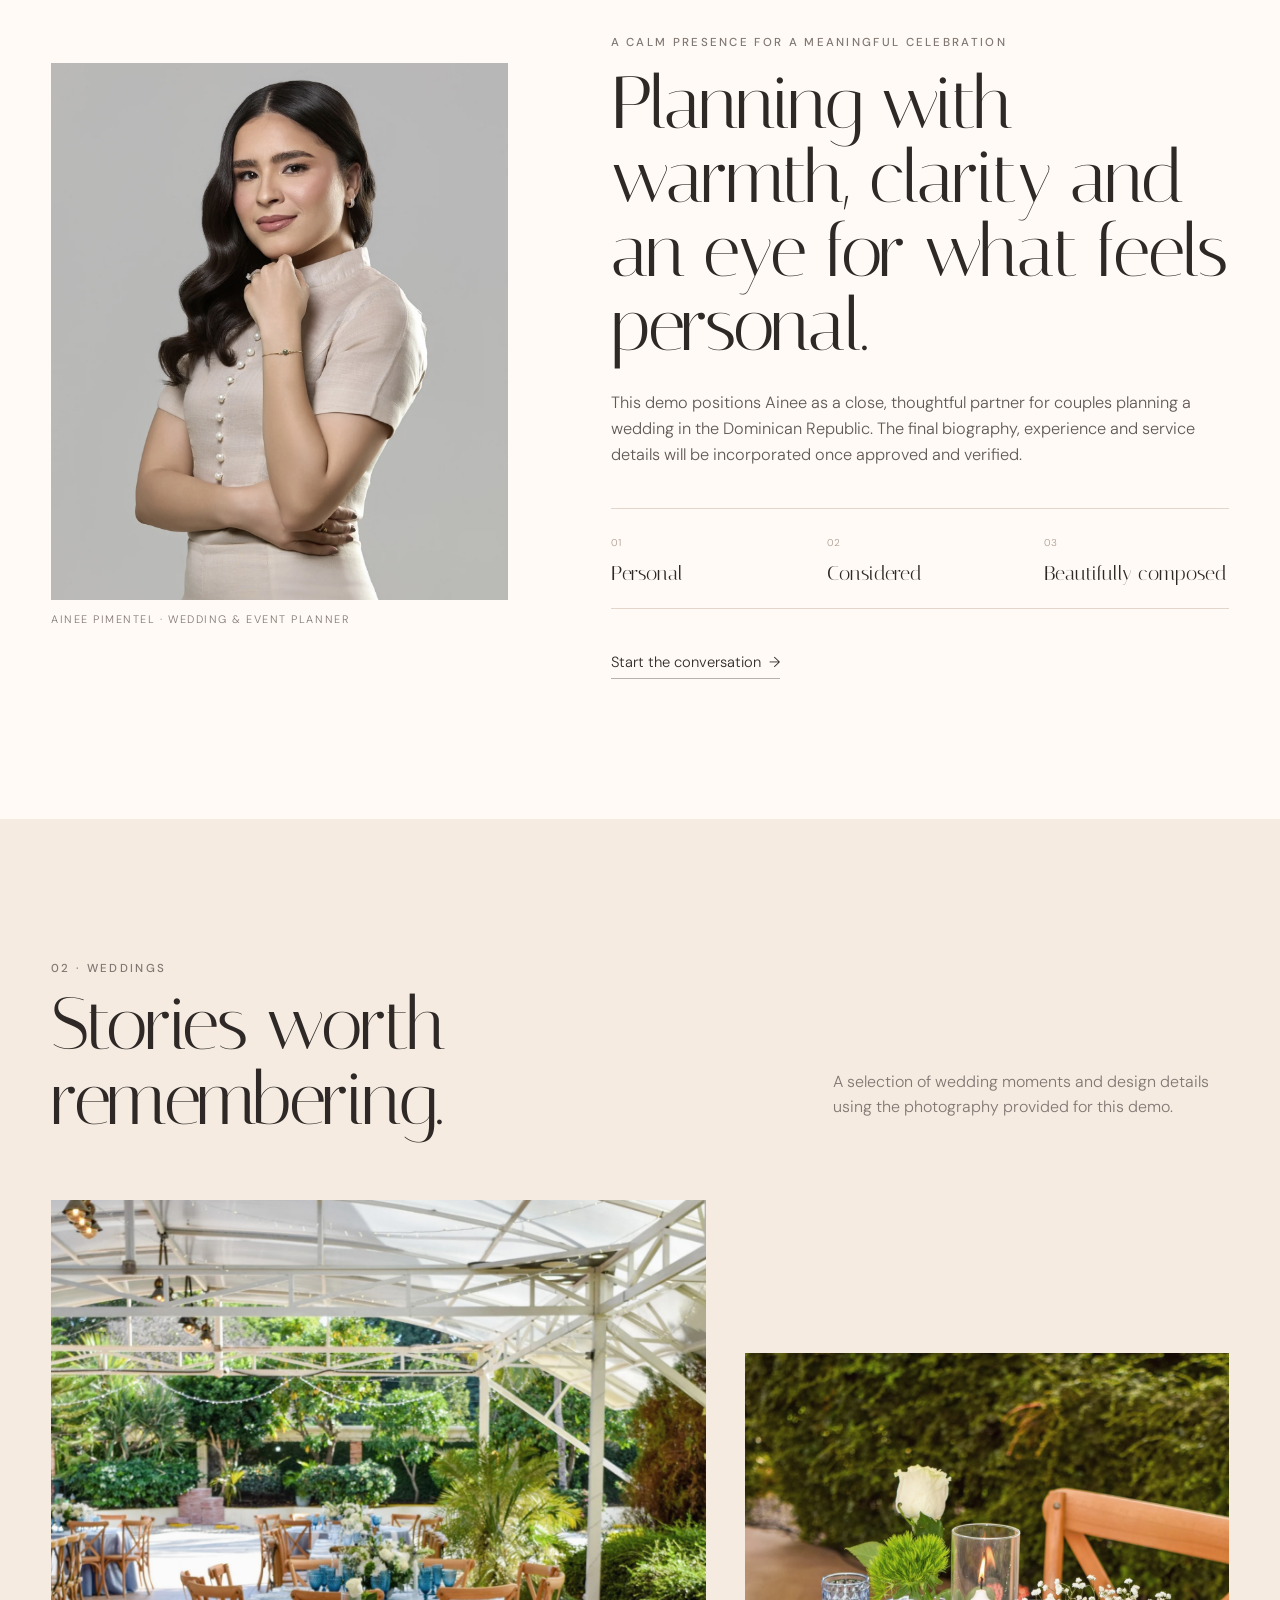
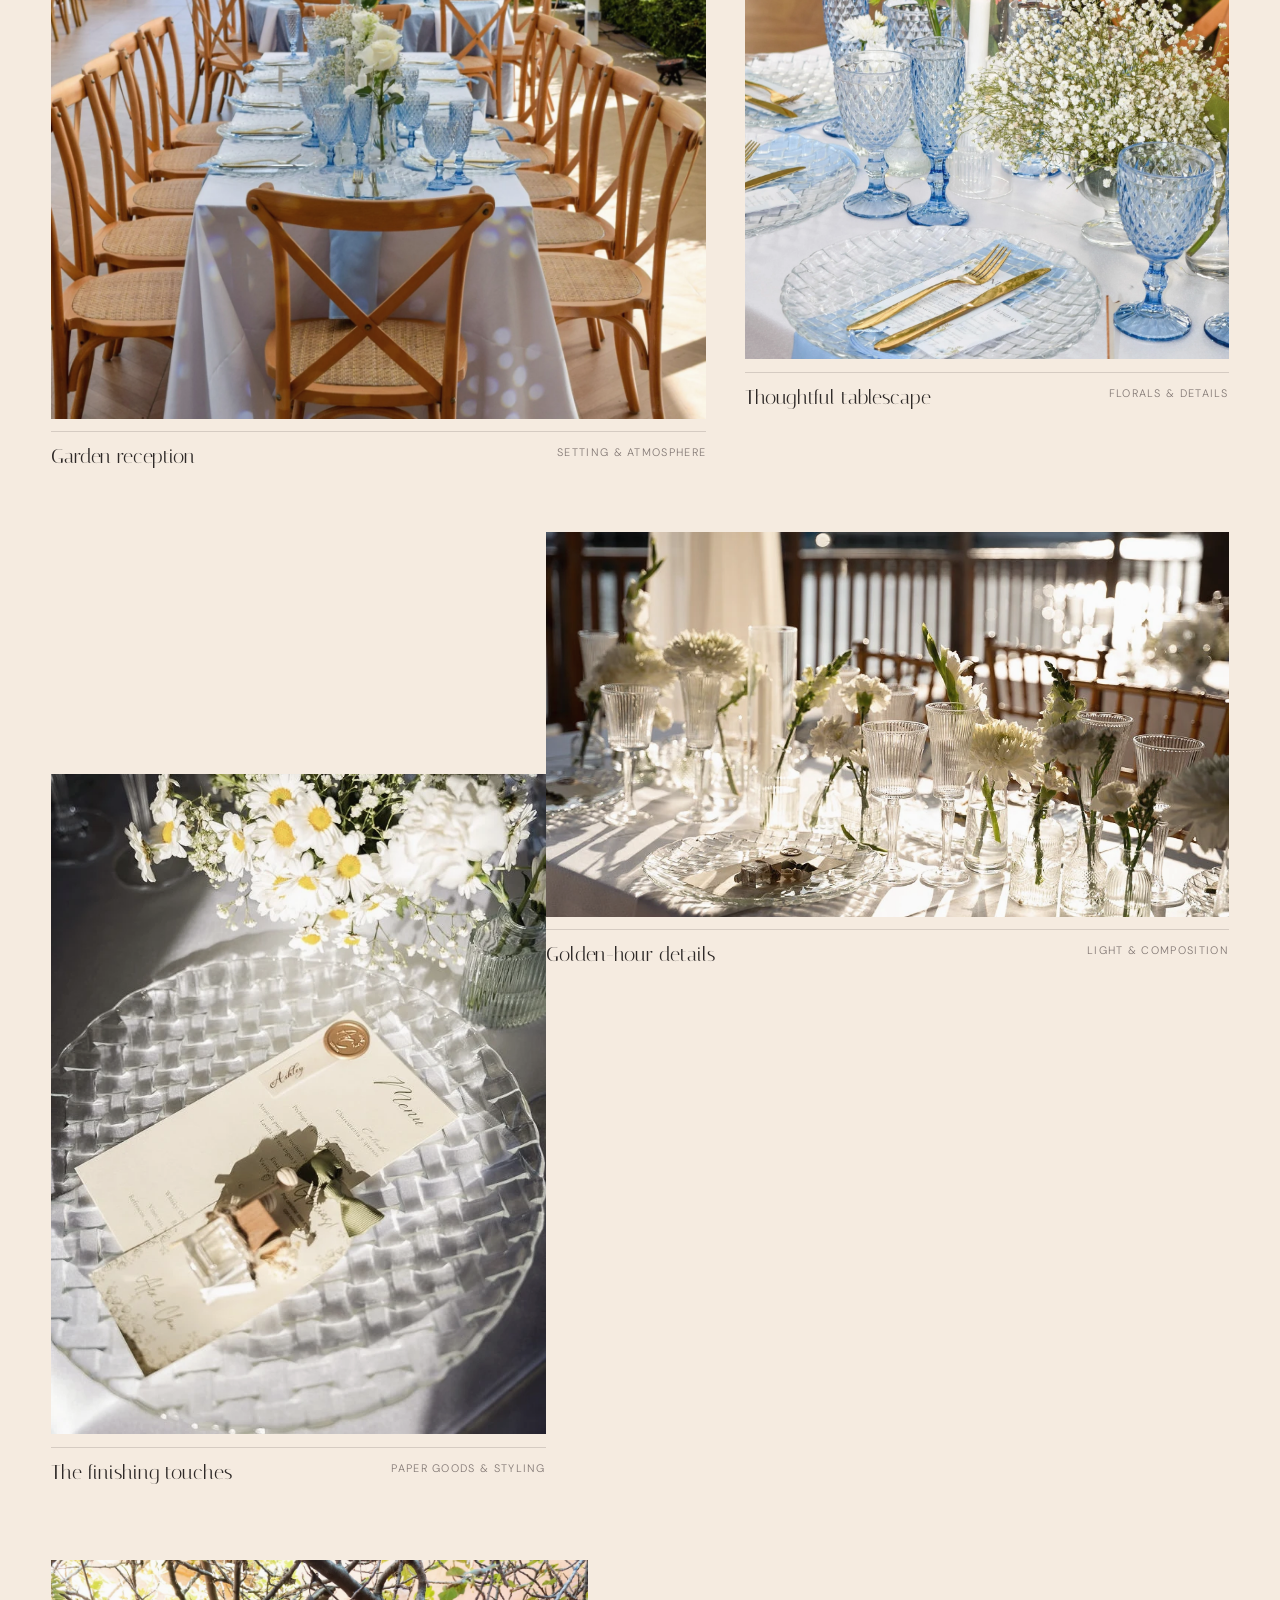
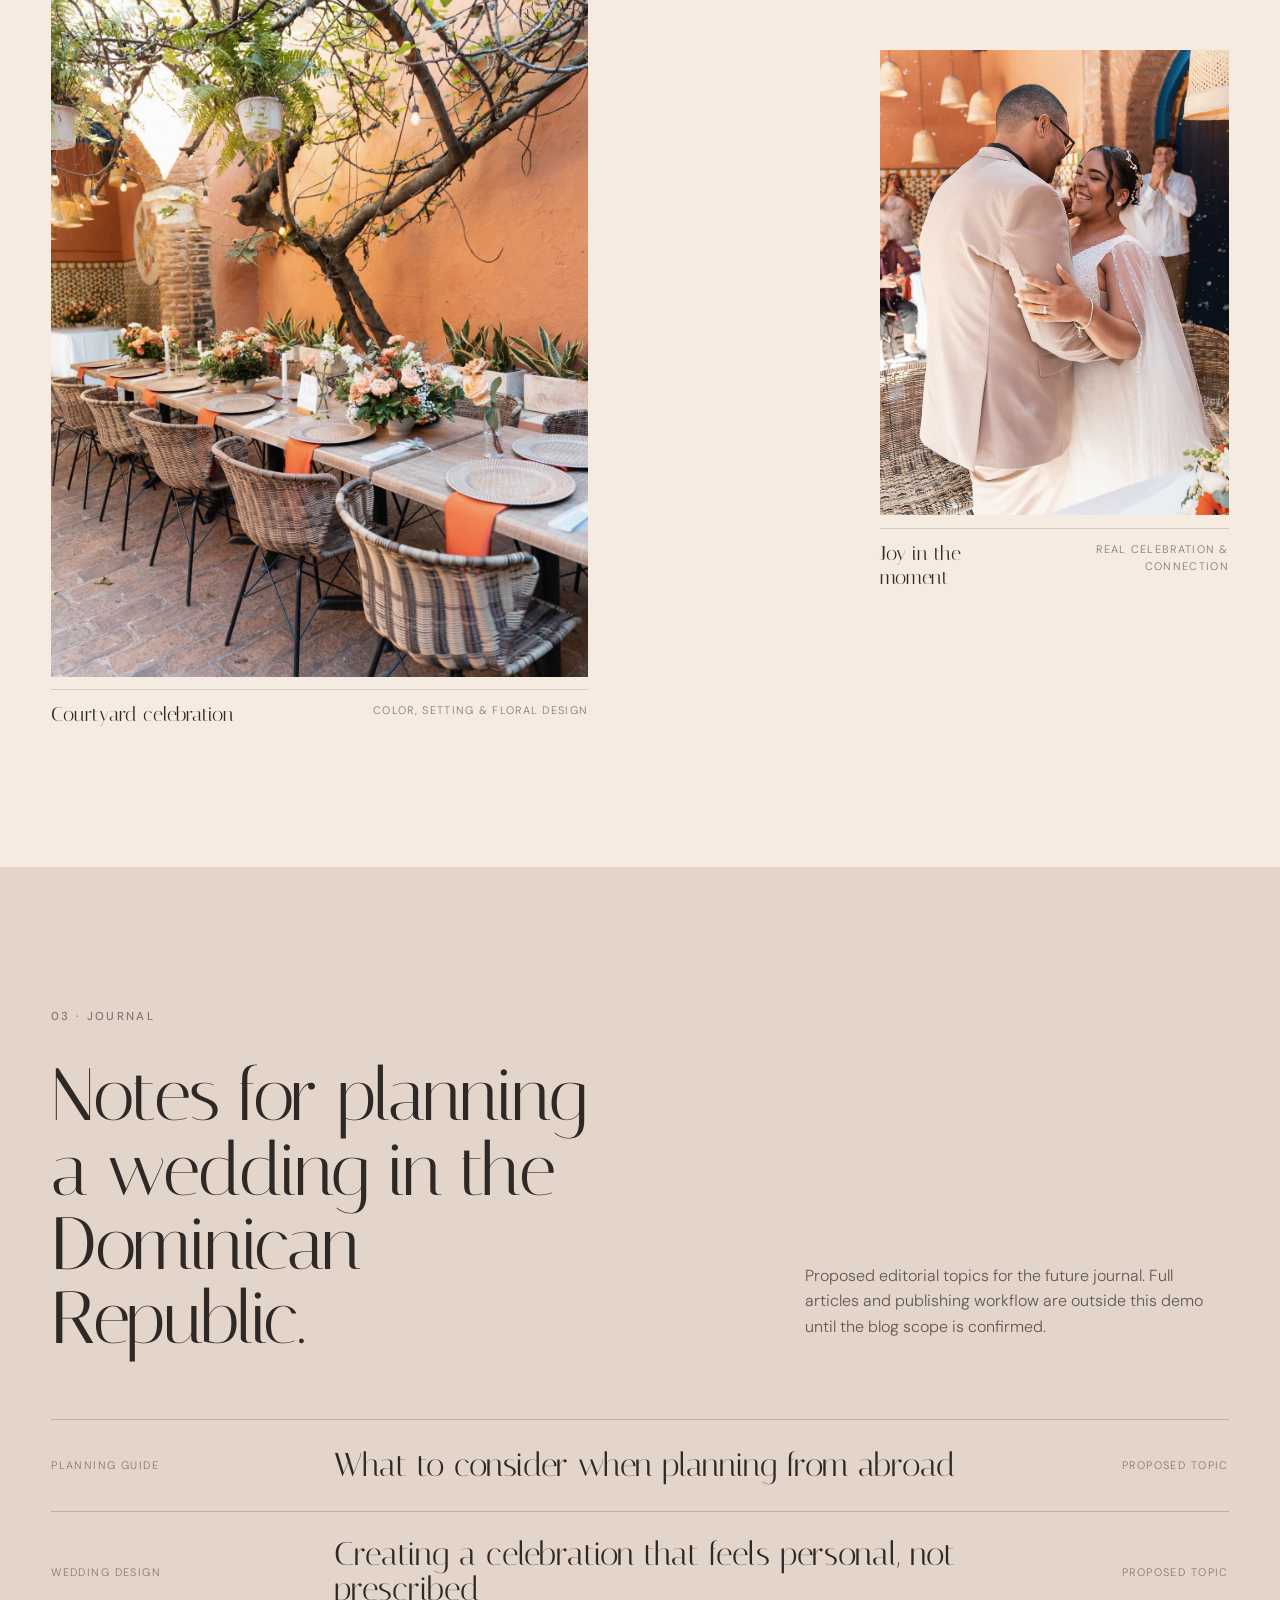
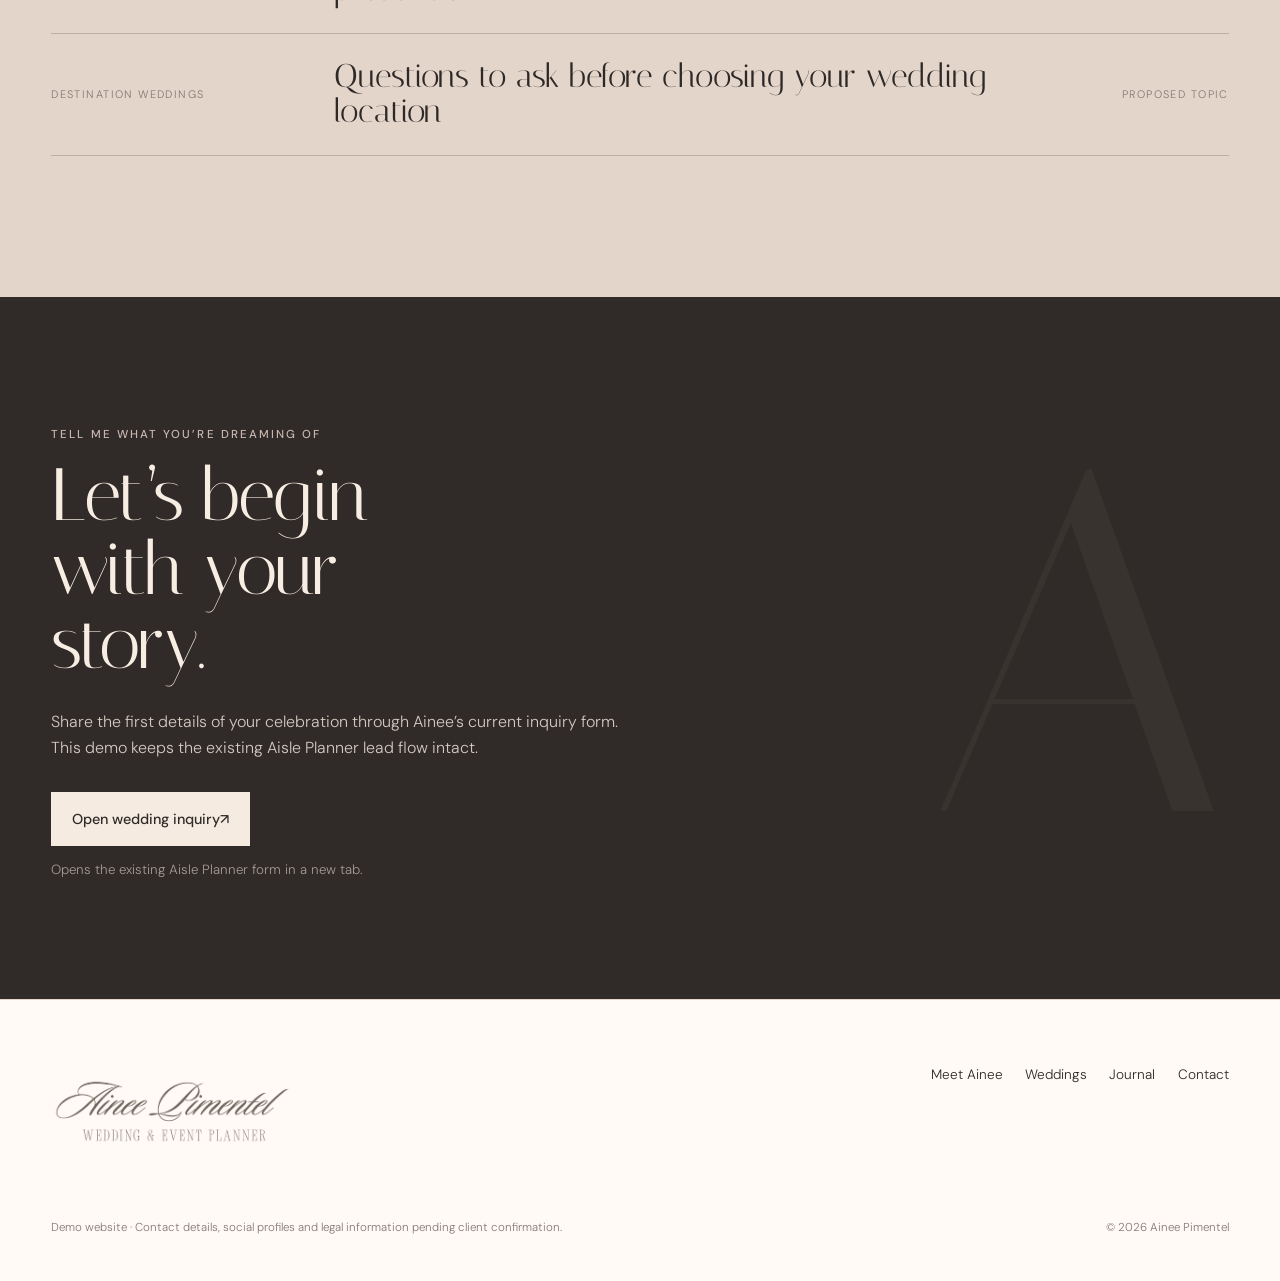
==== commit 2d8e7320: "Add files via upload" ====
--- a/index.html
+++ b/index.html
@@ -10,6 +10,9 @@
   <link rel="preconnect" href="https://fonts.googleapis.com">
   <link rel="preconnect" href="https://fonts.gstatic.com" crossorigin>
   <link href="https://fonts.googleapis.com/css2?family=DM+Sans:wght@300;400;500;600&family=Italiana&display=swap" rel="stylesheet">
+  <!-- Visual references provided by client: typography-reference.png and contact-reference.png.
+       They guide typography/contact composition and are kept in the project root for review;
+       the actual live UI is built in HTML/CSS rather than displaying screenshots as content. -->
   <link rel="stylesheet" href="./styles.css" />
 </head>
 <body>
@@ -17,7 +20,7 @@
 
   <header class="site-header" data-header>
     <a class="brand" href="#home" aria-label="Ainee Pimentel — Home">
-      <img src="logo-ainee-pimentel.webp" alt="Ainee Pimentel — Wedding & Event Planner" />
+      <img src="logo-ainee.png" alt="Ainee Pimentel — Wedding & Event Planner" />
     </a>
 
     <button class="menu-toggle" type="button" aria-expanded="false" aria-controls="site-nav" data-menu-toggle>
@@ -46,8 +49,7 @@
 
       <div class="hero-art reveal" aria-label="Wedding visual reference for the demo">
         <div class="hero-wedding-frame">
-          <img src="hero-wedding-reference.webp" alt="Editorial destination-wedding reference image used for the demo" />
-          <span class="reference-badge">Visual reference · Demo</span>
+          <img src="wedding-hero.webp" alt="Newlyweds walking together beside the water at sunset" />
         </div>
         <p class="side-note">Planning with intention<br>and a personal touch.</p>
         <div class="seal" aria-hidden="true"><span>AP</span></div>
@@ -91,30 +93,45 @@
           <div class="section-number">02 · Weddings</div>
           <h2>Stories worth remembering.</h2>
         </div>
-        <p>These generated images are visual references for art direction only. They are not presented as Ainee’s real weddings and will be replaced with approved photography for the final site.</p>
+        <p>A selection of wedding moments and design details using the photography provided for this demo.</p>
       </div>
 
       <div class="story-grid">
         <article class="story-card story-card-a reveal">
           <figure class="story-image">
-            <img src="wedding-reference-01.webp" alt="Generated reference image of a coastal wedding ceremony" loading="lazy" />
-            <figcaption>Visual reference · Replace with approved real wedding photography</figcaption>
+            <img src="wedding-reception-wide.webp" alt="Wedding reception tables arranged in a bright garden venue" loading="lazy" />
           </figure>
-          <div class="story-meta"><p>Coastal ceremony</p><span>Art direction reference</span></div>
+          <div class="story-meta"><p>Garden reception</p><span>Setting & atmosphere</span></div>
         </article>
         <article class="story-card story-card-b reveal">
           <figure class="story-image">
-            <img src="wedding-reference-02.webp" alt="Generated reference image of an elegant wedding reception tablescape" loading="lazy" />
-            <figcaption>Visual reference · Replace with approved real wedding photography</figcaption>
+            <img src="wedding-table-blue.webp" alt="Wedding table styling with blue glassware, white flowers and candlelight" loading="lazy" />
           </figure>
-          <div class="story-meta"><p>Sunset reception</p><span>Art direction reference</span></div>
+          <div class="story-meta"><p>Thoughtful tablescape</p><span>Florals & details</span></div>
         </article>
         <article class="story-card story-card-c reveal">
           <figure class="story-image">
-            <img src="wedding-reference-03.webp" alt="Generated reference image of a couple walking at a tropical destination wedding" loading="lazy" />
-            <figcaption>Visual reference · Replace with approved real wedding photography</figcaption>
+            <img src="wedding-table-sunset.webp" alt="Elegant wedding table with glassware and white flowers in warm evening light" loading="lazy" />
           </figure>
-          <div class="story-meta"><p>Golden-hour portrait</p><span>Art direction reference</span></div>
+          <div class="story-meta"><p>Golden-hour details</p><span>Light & composition</span></div>
+        </article>
+        <article class="story-card story-card-d reveal">
+          <figure class="story-image">
+            <img src="wedding-detail-menu.webp" alt="Wedding place setting with a menu card, glass charger and white flowers" loading="lazy" />
+          </figure>
+          <div class="story-meta"><p>The finishing touches</p><span>Paper goods & styling</span></div>
+        </article>
+        <article class="story-card story-card-e reveal">
+          <figure class="story-image">
+            <img src="wedding-courtyard.webp" alt="Outdoor wedding reception in a warm courtyard with orange walls, woven chairs and floral arrangements" loading="lazy" />
+          </figure>
+          <div class="story-meta"><p>Courtyard celebration</p><span>Color, setting & floral design</span></div>
+        </article>
+        <article class="story-card story-card-f reveal">
+          <figure class="story-image">
+            <img src="wedding-couple-joy.webp" alt="Newlyweds sharing a joyful moment during their wedding celebration" loading="lazy" />
+          </figure>
+          <div class="story-meta"><p>Joy in the moment</p><span>Real celebration & connection</span></div>
         </article>
       </div>
     </section>
@@ -132,6 +149,7 @@
       </div>
     </section>
 
+    <!-- Contact composition reference: contact-reference.png -->
     <section id="contact" class="contact section-shell">
       <div class="contact-panel reveal">
         <p class="eyebrow">Tell me what you’re dreaming of</p>
@@ -145,7 +163,7 @@
   </main>
 
   <footer class="site-footer section-shell">
-    <div class="footer-brand"><img src="logo-ainee-pimentel.webp" alt="Ainee Pimentel" /></div>
+    <div class="footer-brand"><img src="logo-ainee.png" alt="Ainee Pimentel" /></div>
     <div class="footer-nav">
       <a href="#about">Meet Ainee</a><a href="#weddings">Weddings</a><a href="#journal">Journal</a><a href="#contact">Contact</a>
     </div>
--- a/styles.css
+++ b/styles.css
@@ -46,7 +46,7 @@
 .text-link{display:inline-flex;align-items:center;gap:.55rem;font-size:.92rem;border-bottom:1px solid rgba(46,41,39,.35);padding-bottom:.18rem}
 .hero-art{position:relative;justify-self:end;width:min(100%,620px);padding:0 32px 40px 0}
 .hero-wedding-frame{aspect-ratio:4/5;overflow:hidden;background:var(--champagne);position:relative}
-.hero-wedding-frame img{width:100%;height:100%;object-fit:cover;object-position:58% 50%;filter:saturate(.9) contrast(.96)}
+.hero-wedding-frame img{width:100%;height:100%;object-fit:cover;object-position:50% 52%;filter:saturate(.94) contrast(.98)}
 .hero-wedding-frame::after{content:"";position:absolute;inset:0;box-shadow:inset 0 0 0 1px rgba(255,255,255,.3)}
 .reference-badge{position:absolute;left:1rem;bottom:1rem;z-index:2;background:rgba(46,41,39,.78);color:#fff;padding:.48rem .65rem;font-size:.58rem;text-transform:uppercase;letter-spacing:.14em;backdrop-filter:blur(6px)}
 .side-note{position:absolute;right:-38px;bottom:125px;transform:rotate(90deg);transform-origin:right bottom;margin:0;font-size:.67rem;text-transform:uppercase;letter-spacing:.17em;color:var(--gray)}
@@ -79,11 +79,17 @@
 .story-card{margin:0}
 .story-card-b{margin-top:12vw}
 .story-card-c{grid-column:1 / -1;width:58%;margin-left:auto;margin-top:2vw}
+.story-card-d{grid-column:1 / -1;width:42%;margin-top:-18vw}
+.story-card-e{width:82%;margin-top:3vw}
+.story-card-f{width:72%;margin-left:auto;margin-top:10vw}
 .story-image{margin:0;position:relative;overflow:hidden;background:var(--champagne);aspect-ratio:4/5}
 .story-image img{width:100%;height:100%;object-fit:cover;transition:transform .7s cubic-bezier(.2,.7,.2,1),filter .7s;filter:saturate(.9) contrast(.97)}
 .story-card:hover .story-image img{transform:scale(1.025);filter:saturate(1) contrast(1)}
 .story-image figcaption{position:absolute;left:.9rem;right:.9rem;bottom:.9rem;margin:0;padding:.5rem .65rem;background:rgba(46,41,39,.74);color:#fff;font-size:.57rem;text-transform:uppercase;letter-spacing:.11em;line-height:1.35;backdrop-filter:blur(6px)}
 .story-card-c .story-image{aspect-ratio:16/9}
+.story-card-d .story-image{aspect-ratio:3/4}
+.story-card-e .story-image{aspect-ratio:3/4}
+.story-card-f .story-image{aspect-ratio:3/4}
 .story-meta{display:flex;justify-content:space-between;gap:1rem;border-top:1px solid rgba(129,119,115,.28);padding-top:.75rem;margin-top:.8rem}
 .story-meta p{margin:0;font:1.25rem var(--serif)}
 .story-meta span{font-size:.68rem;color:var(--gray);text-transform:uppercase;letter-spacing:.12em;text-align:right}
@@ -118,14 +124,47 @@
   .site-nav.open{transform:none}.site-nav .nav-cta{font:1rem var(--sans);margin-top:1rem}
   .hero{grid-template-columns:1fr;padding-top:120px;gap:3.5rem}.hero h1{max-width:11ch}.hero-art{width:min(92%,600px);justify-self:center}.scroll-note{display:none}
   .manifesto,.about-grid,.work-heading,.journal-intro,.contact{grid-template-columns:1fr}.manifesto{gap:2.5rem}.manifesto p{margin-left:0}.about-grid{gap:3.5rem}.about-visual{width:min(86%,620px)}
-  .work-heading{align-items:start}.story-card-b{margin-top:10vw}.story-card-c{width:75%}.contact-mark{display:none}.contact{min-height:auto}
+  .work-heading{align-items:start}.story-card-b{margin-top:10vw}.story-card-c{width:75%}.story-card-d{width:48%;margin-top:-12vw}.story-card-e{width:78%}.story-card-f{width:78%;margin-top:8vw}.contact-mark{display:none}.contact{min-height:auto}
   .site-footer{grid-template-columns:1fr}.footer-nav{justify-content:flex-start}.copyright{text-align:left}
 }
 @media (max-width: 620px){
   :root{--pad:1.1rem}.hero{padding-top:110px}.hero h1{font-size:clamp(3rem,15vw,4.7rem)}.lede{font-size:.98rem}.hero-actions{align-items:flex-start;flex-direction:column}.hero-art{padding-right:18px}.side-note{right:-24px}.seal{width:88px;height:88px;left:-18px}.seal span{font-size:1.5rem}
   .manifesto{padding-top:6rem;padding-bottom:6rem}.manifesto h2{font-size:2.7rem}.about,.work,.journal{padding-top:6rem;padding-bottom:6rem}.about-copy h2,.work h2,.journal h2,.contact h2{font-size:clamp(2.7rem,13vw,4rem)}
-  .story-grid{grid-template-columns:1fr}.story-card-b{margin-top:1.5rem}.story-card-c{grid-column:auto;width:100%;margin:1.5rem 0 0}.story-card-c .story-image{aspect-ratio:4/5}.story-meta{align-items:flex-start}.journal-item{grid-template-columns:1fr;gap:.4rem}.journal-item p{text-align:left;margin:.4rem 0}.contact{padding-top:5.5rem;padding-bottom:5.5rem}
+  .story-grid{grid-template-columns:1fr}.story-card-b{margin-top:1.5rem}.story-card-c,.story-card-d,.story-card-e,.story-card-f{grid-column:auto;width:100%;margin:1.5rem 0 0}.story-card-c .story-image,.story-card-d .story-image,.story-card-e .story-image,.story-card-f .story-image{aspect-ratio:4/5}.story-meta{align-items:flex-start}.journal-item{grid-template-columns:1fr;gap:.4rem}.journal-item p{text-align:left;margin:.4rem 0}.contact{padding-top:5.5rem;padding-bottom:5.5rem}
 }
 @media (prefers-reduced-motion: reduce){
   html{scroll-behavior:auto}*,*::before,*::after{animation-duration:.01ms!important;transition-duration:.01ms!important;scroll-behavior:auto!important}.reveal{opacity:1;transform:none}
 }
+
+/* Client visual reference: contact-reference.png
+   Dark editorial contact treatment with oversized serif heading and warm ivory CTA. */
+.contact {
+  background: #302a28;
+  color: #f5ebe0;
+}
+.contact .eyebrow {
+  color: #c8b7af;
+  letter-spacing: .18em;
+}
+.contact-panel h2 {
+  color: #f7ede3;
+  max-width: 7.5ch;
+}
+.contact-panel > p:not(.eyebrow) {
+  color: rgba(247, 237, 227, .82);
+}
+.contact-panel small {
+  color: rgba(247, 237, 227, .58);
+}
+.button-light {
+  background: #f5ebe0;
+  color: #302a28;
+}
+.button-light:hover,
+.button-light:focus-visible {
+  background: #e3d5ca;
+}
+
+/* Client typography direction reference: typography-reference.png.
+   The reference artwork names commercial display/script fonts. The demo keeps
+   the logo as artwork and uses licensed web typography for editable text. */
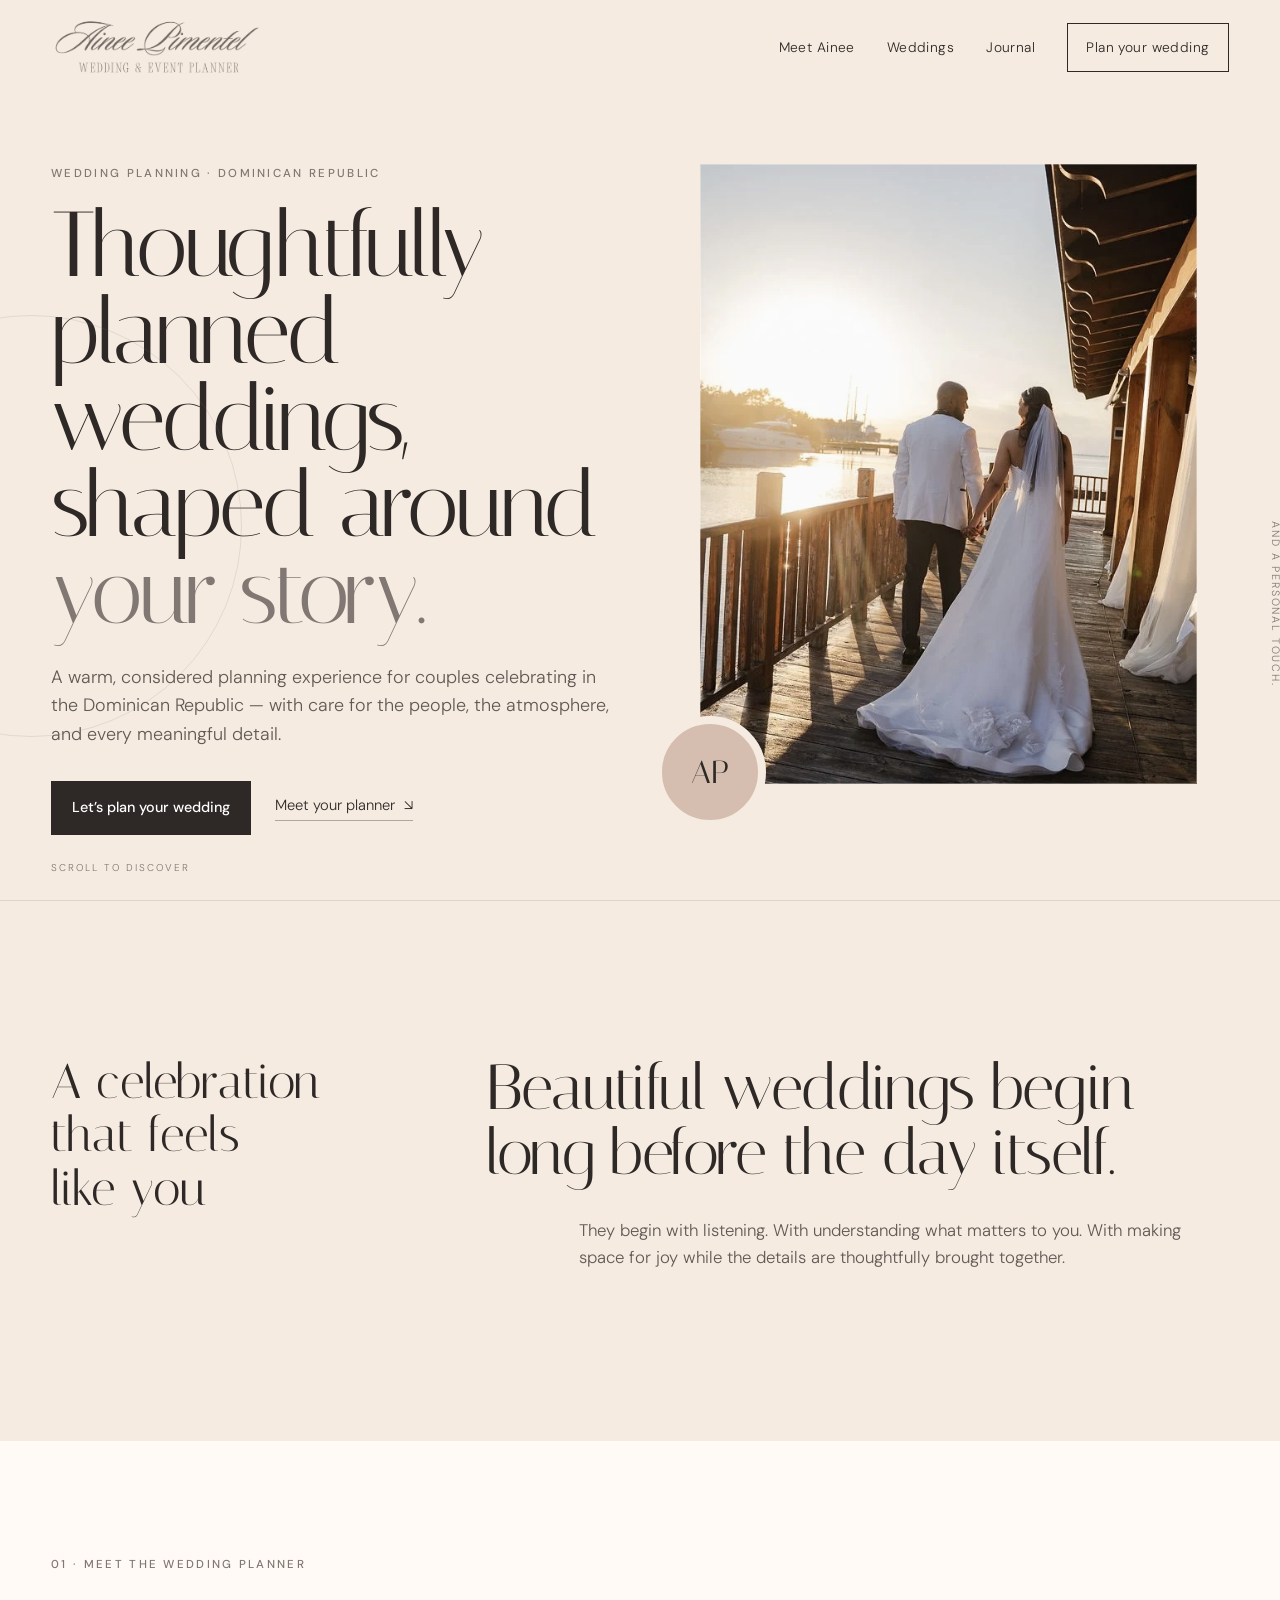
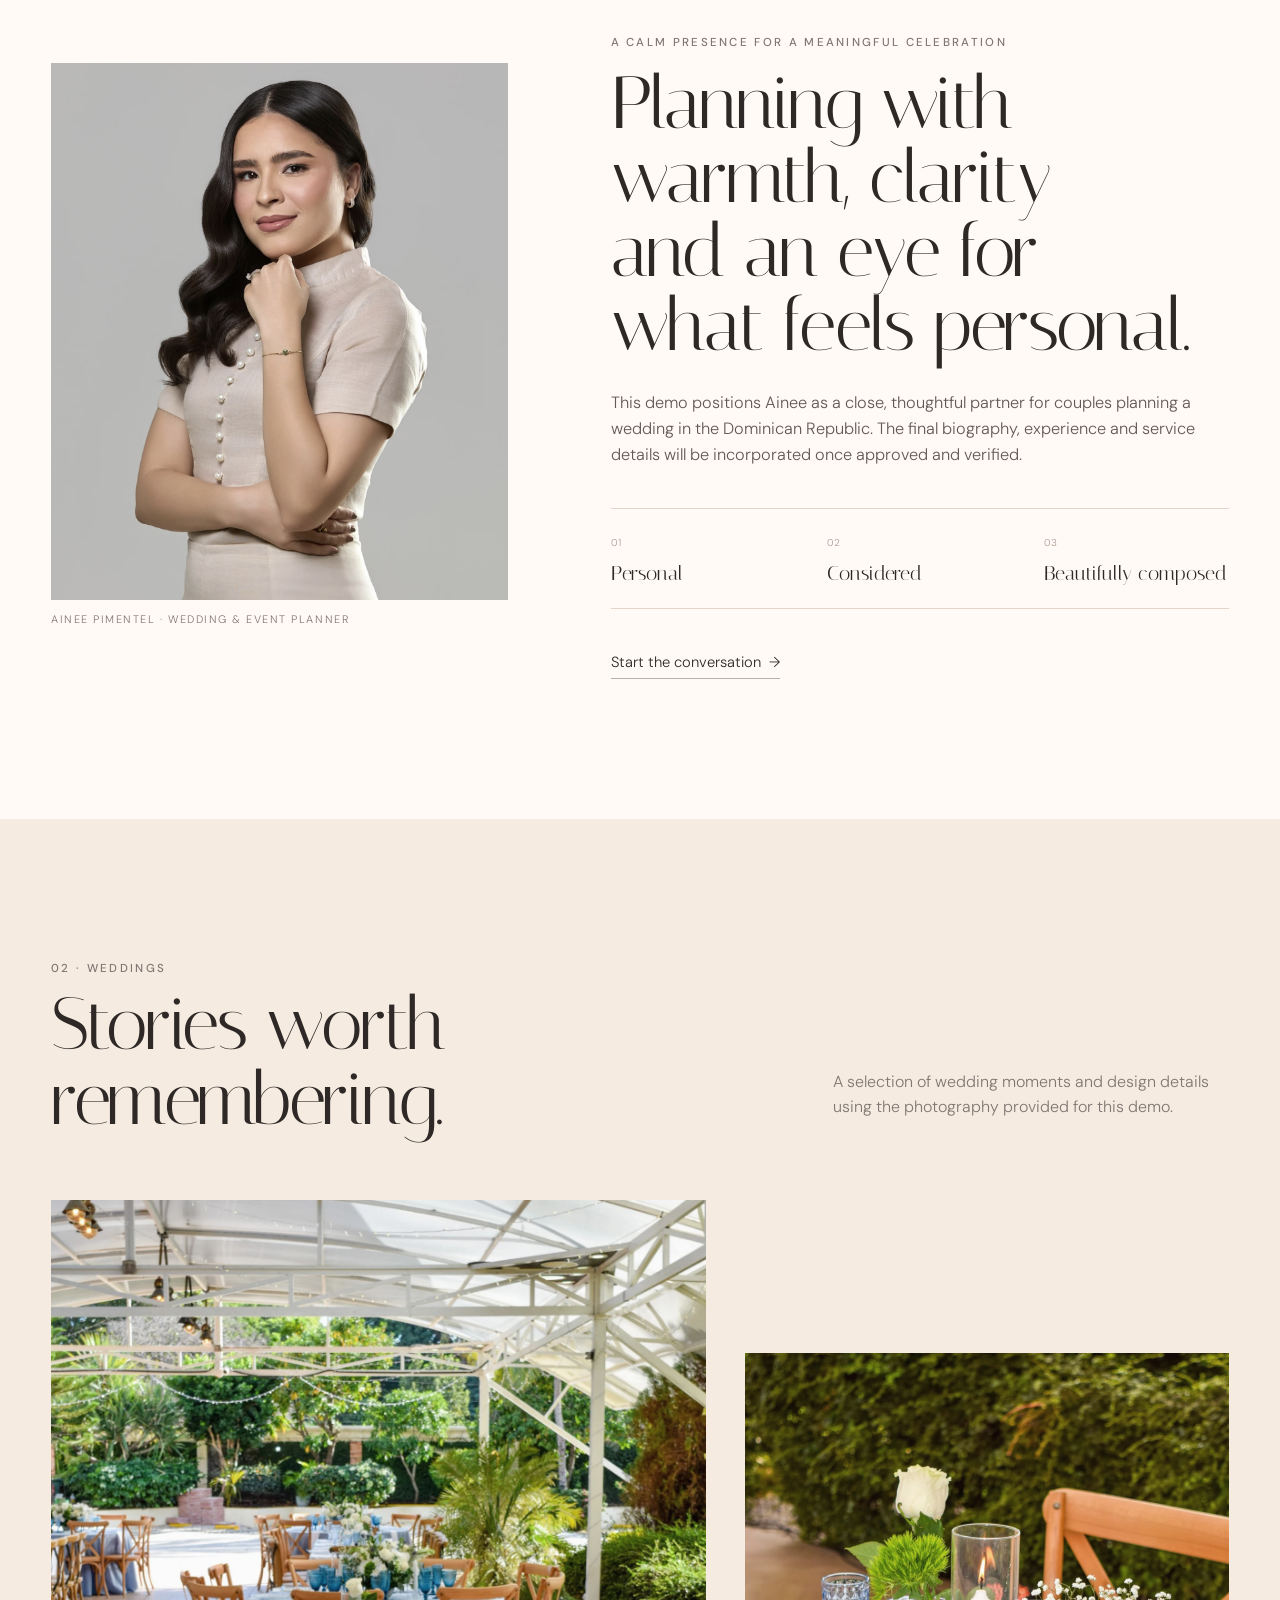
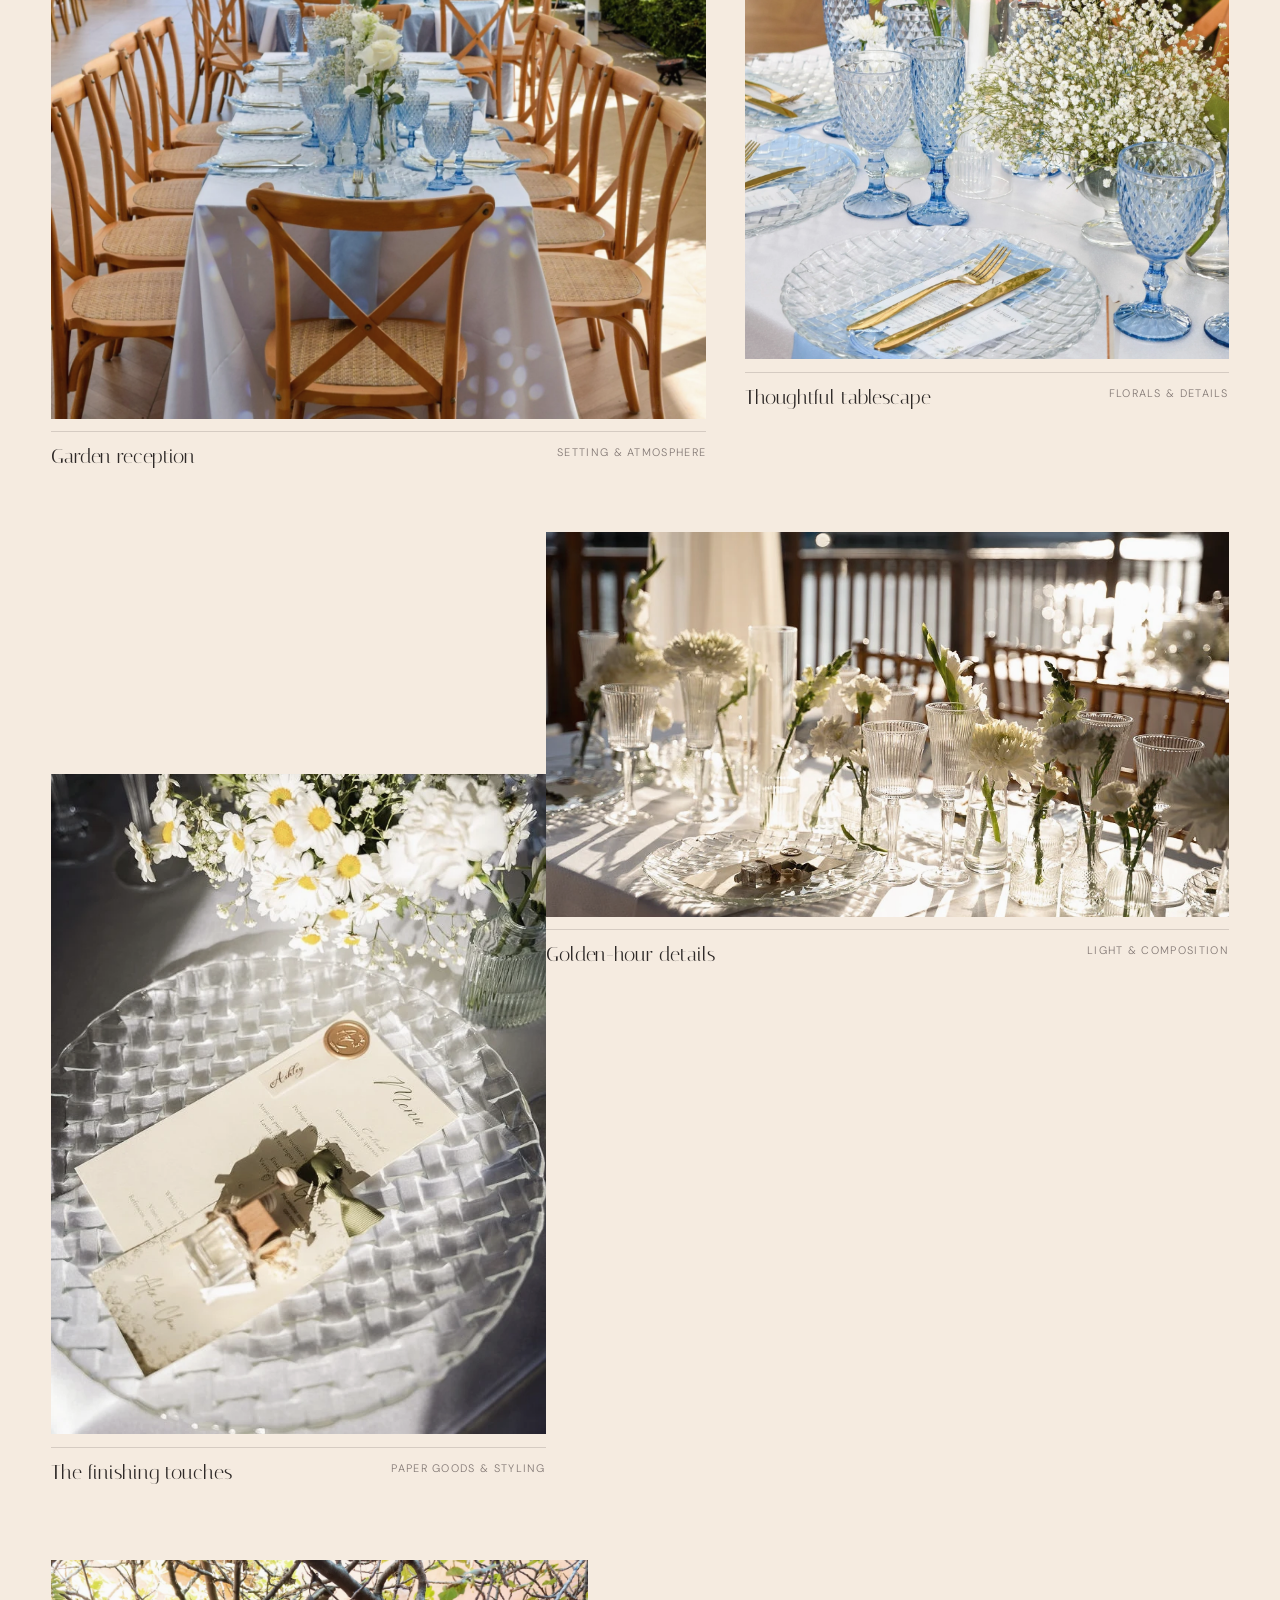
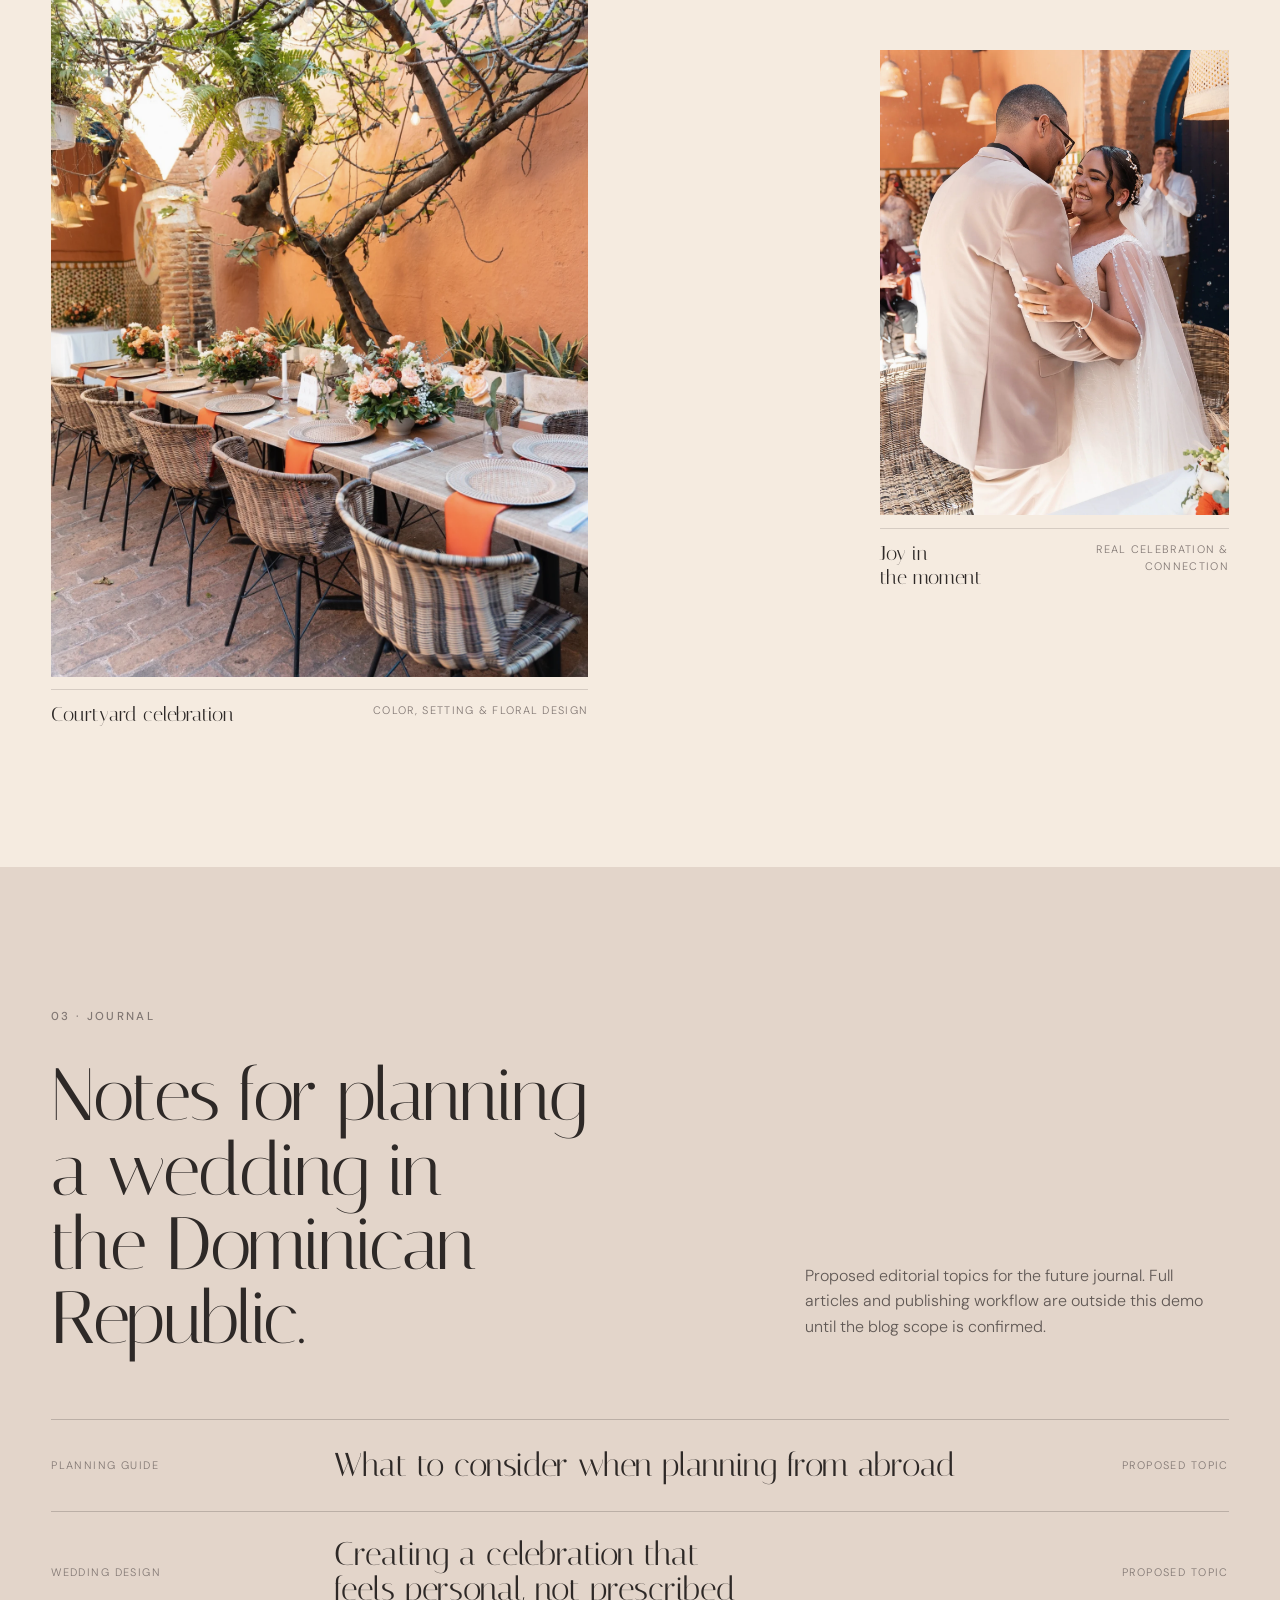
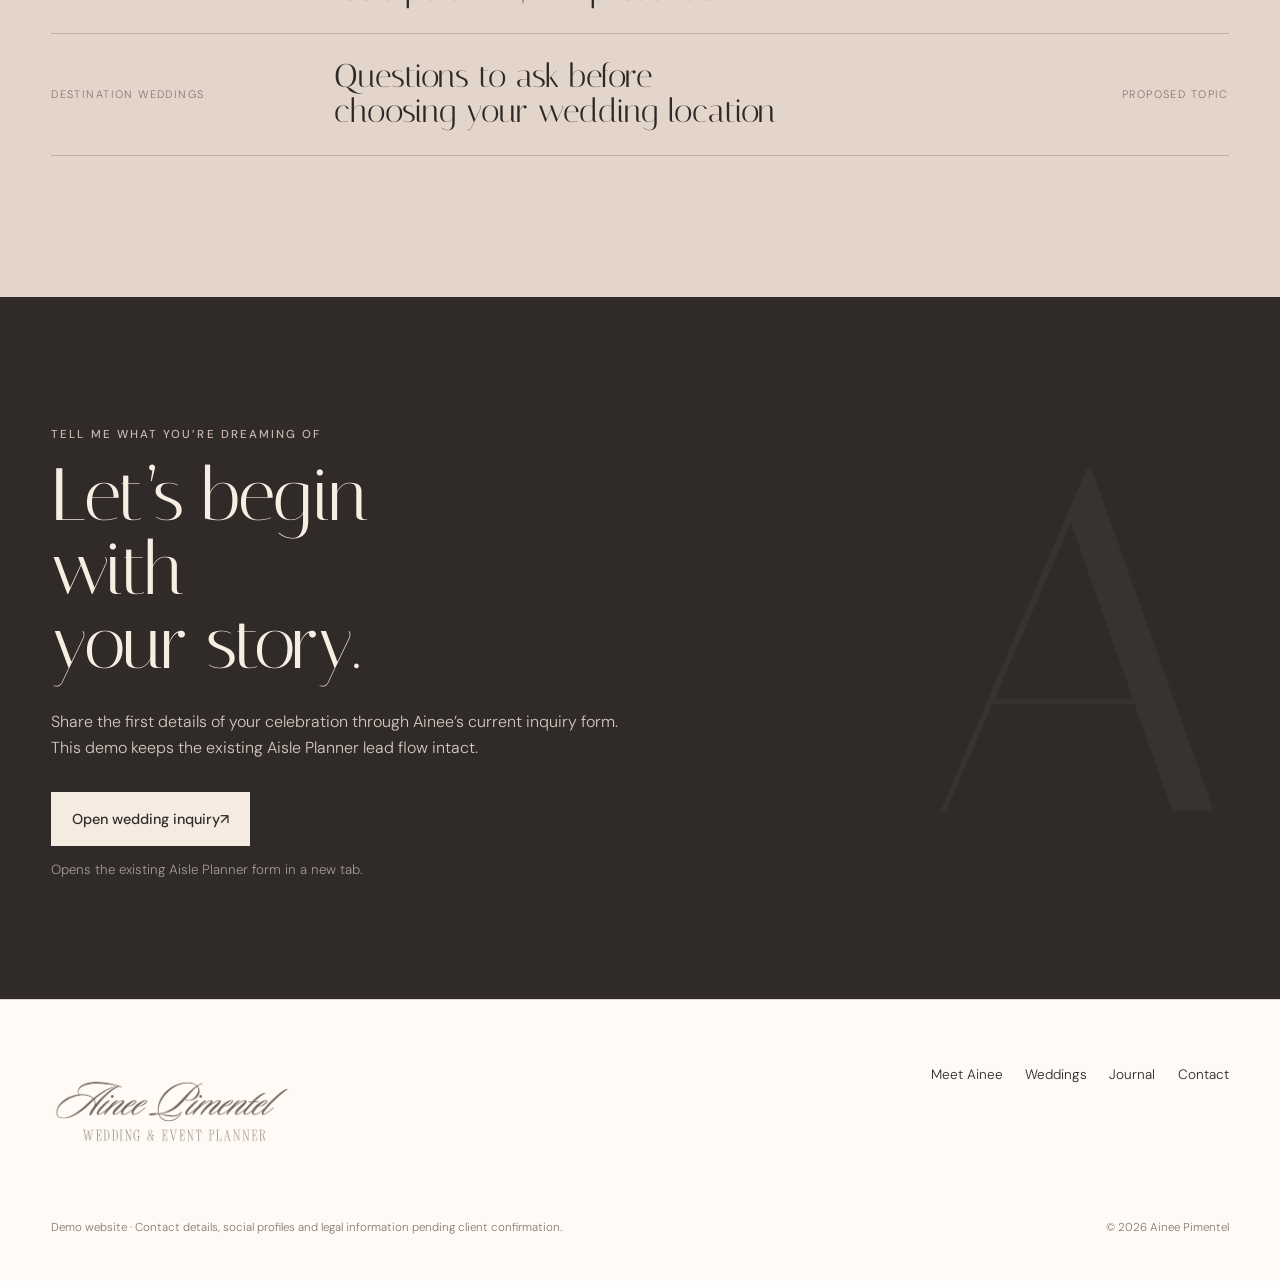
==== commit 461d398f: "Add files via upload" ====
--- a/index.html
+++ b/index.html
@@ -11,8 +11,9 @@
   <link rel="preconnect" href="https://fonts.gstatic.com" crossorigin>
   <link href="https://fonts.googleapis.com/css2?family=DM+Sans:wght@300;400;500;600&family=Italiana&display=swap" rel="stylesheet">
   <!-- Visual references provided by client: typography-reference.png and contact-reference.png.
-       They guide typography/contact composition and are kept in the project root for review;
-       the actual live UI is built in HTML/CSS rather than displaying screenshots as content. -->
+       Typography packages also supplied: Stolen Love, New Icon Font Duo and Sloop Script.
+       The live demo keeps licensed web-safe fallbacks active until commercial/webfont
+       rights are confirmed; see README.md and styles.css for the intended font roles. -->
   <link rel="stylesheet" href="./styles.css" />
 </head>
 <body>
--- a/styles.css
+++ b/styles.css
@@ -6,7 +6,9 @@
   --gray:#817773;
   --ink:#2e2927;
   --paper:#fffaf5;
-  --serif:"Italiana", Georgia, serif;
+  --serif:"Stolen Love", "Italiana", Georgia, serif;
+  --serif-condensed:"New Icon Serif Condensed", "Italiana", Georgia, serif;
+  --script:"Sloop Script Three", cursive;
   --sans:"DM Sans", Arial, sans-serif;
   --pad:clamp(1.25rem,4vw,5rem);
   --radius:2px;
@@ -168,3 +170,37 @@
 /* Client typography direction reference: typography-reference.png.
    The reference artwork names commercial display/script fonts. The demo keeps
    the logo as artwork and uses licensed web typography for editable text. */
+
+
+/* Typography packages supplied by the client
+   ------------------------------------------------------------
+   Intended roles:
+   - Stolen Love: primary editorial display serif
+   - New Icon Serif / Condensed: secondary fashion-editorial serif
+   - Sloop Script Three: restrained handwritten accent
+
+   IMPORTANT: the demo does not redistribute or self-host the supplied font
+   binaries. New Icon's included info.txt states "Free for Personal Use",
+   so a commercial/web license should be confirmed before production use.
+   Stolen Love and Sloop were supplied without an included license file.
+
+   The font-family names are already placed in the stacks above. If the
+   corresponding licensed webfonts are later self-hosted, add @font-face
+   declarations here and the design will begin using them automatically. */
+
+/* Editorial typography tuning inspired by the supplied font references. */
+.hero h1,
+.manifesto-kicker,
+.manifesto h2,
+.about-copy h2,
+.work h2,
+.journal h2,
+.contact h2,
+.journal-item h3,
+.story-meta p {
+  text-wrap: balance;
+}
+.hero h1 em,
+.contact h2 {
+  font-style: normal;
+}
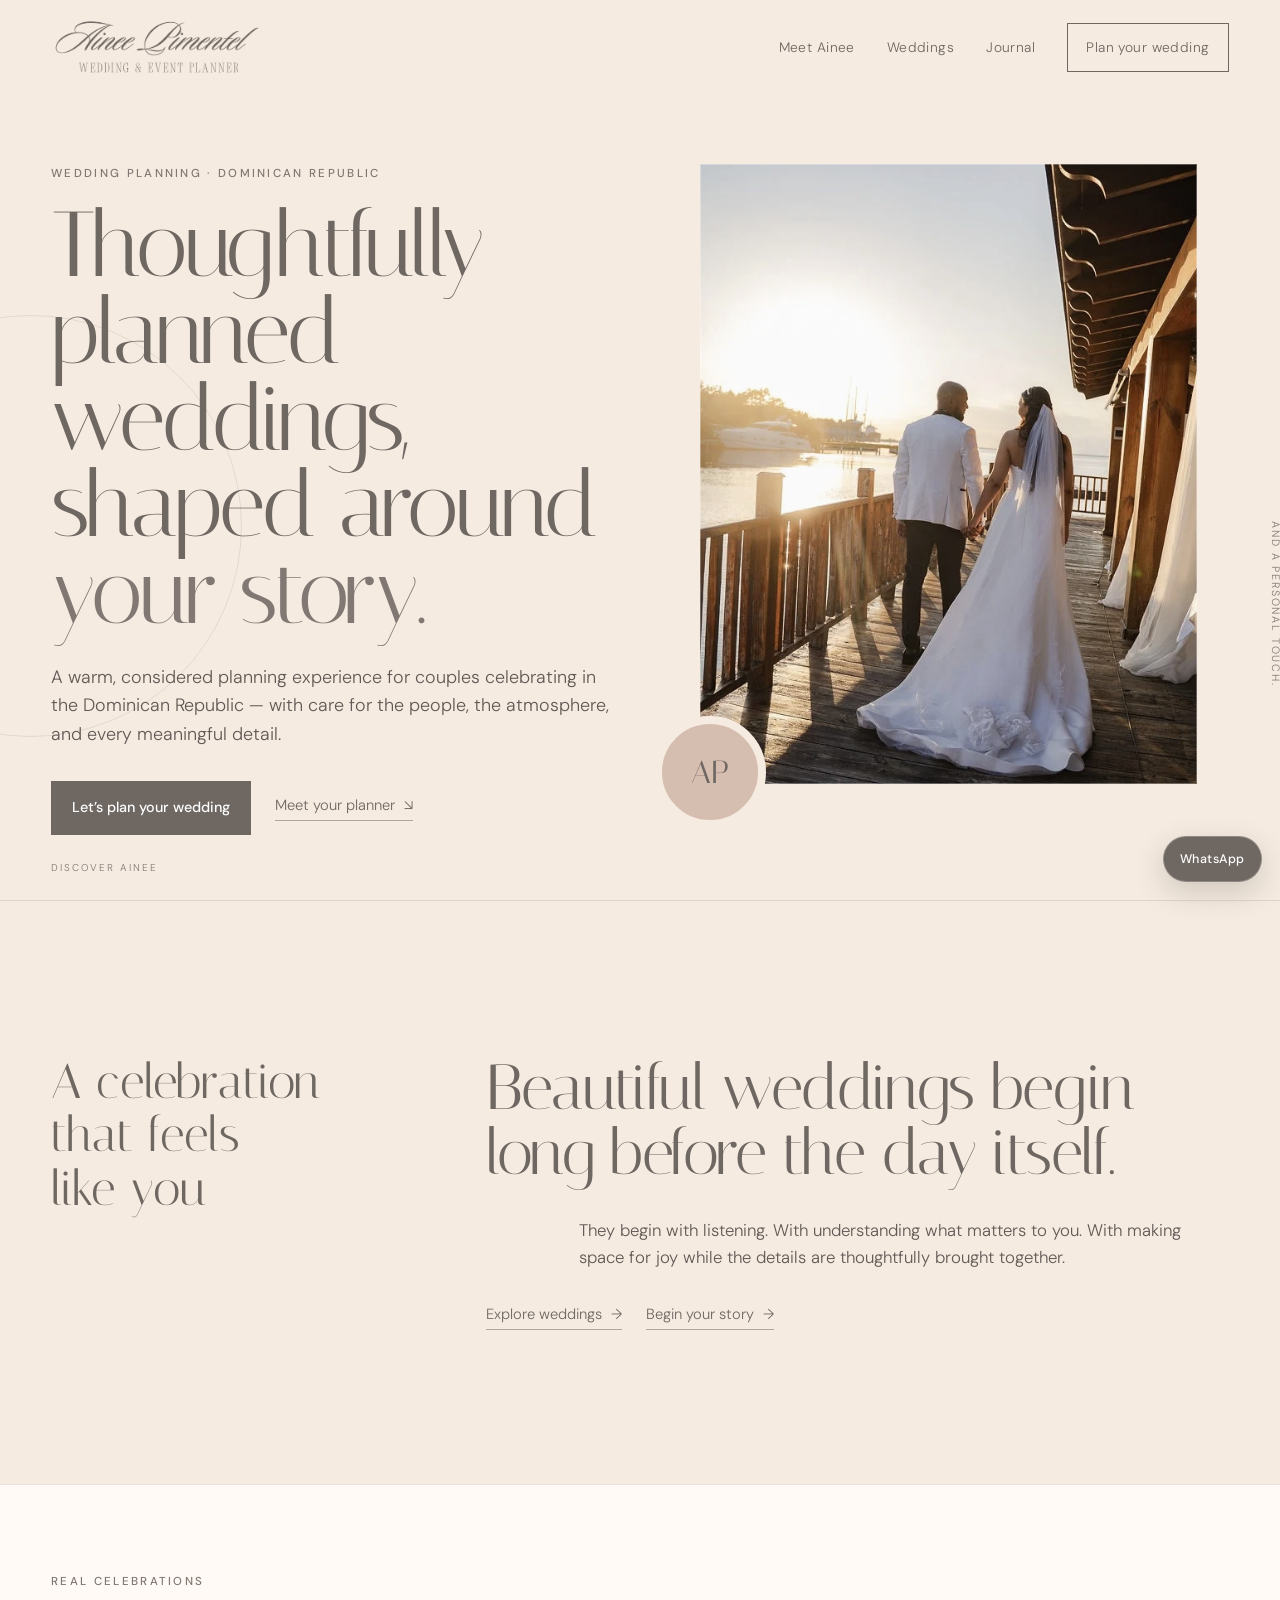
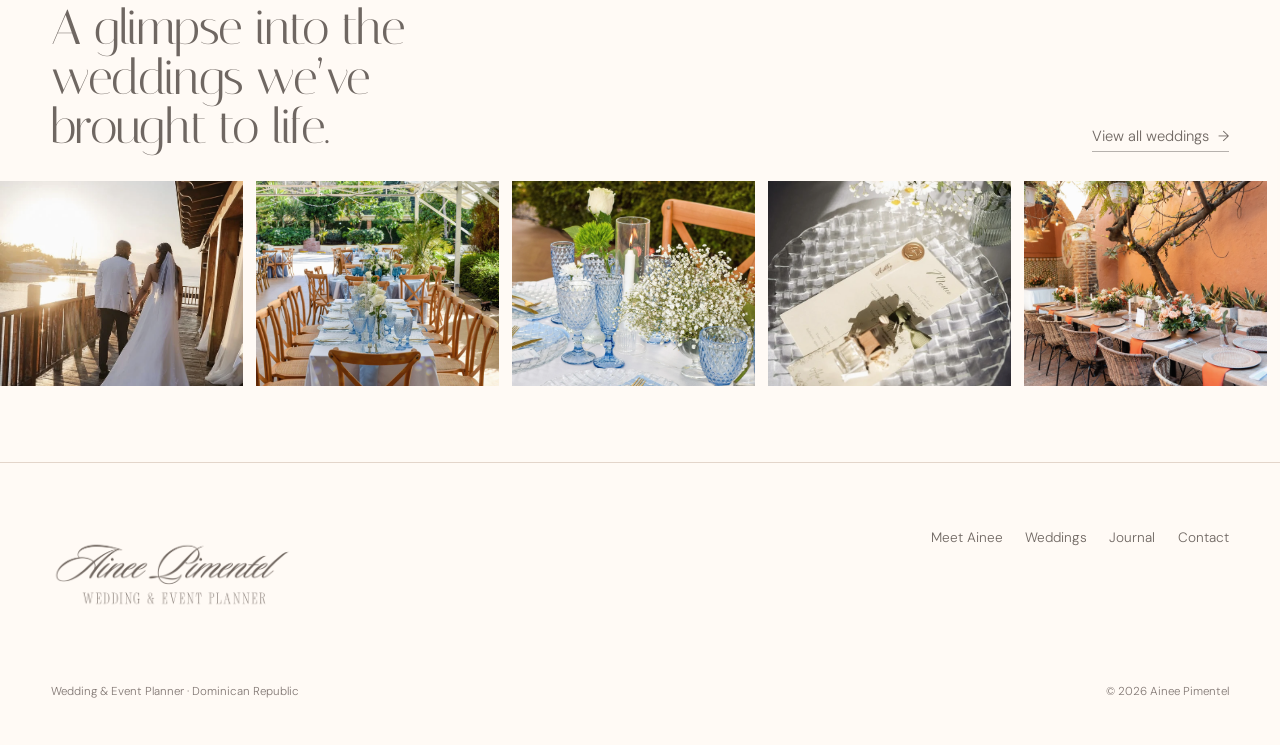
==== commit 21112bff: "Add files via upload" ====
--- a/index.html
+++ b/index.html
@@ -10,168 +10,91 @@
   <link rel="preconnect" href="https://fonts.googleapis.com">
   <link rel="preconnect" href="https://fonts.gstatic.com" crossorigin>
   <link href="https://fonts.googleapis.com/css2?family=DM+Sans:wght@300;400;500;600&family=Italiana&display=swap" rel="stylesheet">
-  <!-- Visual references provided by client: typography-reference.png and contact-reference.png.
-       Typography packages also supplied: Stolen Love, New Icon Font Duo and Sloop Script.
-       The live demo keeps licensed web-safe fallbacks active until commercial/webfont
-       rights are confirmed; see README.md and styles.css for the intended font roles. -->
   <link rel="stylesheet" href="./styles.css" />
 </head>
 <body>
   <a class="skip-link" href="#main">Skip to content</a>
-
   <header class="site-header" data-header>
-    <a class="brand" href="#home" aria-label="Ainee Pimentel — Home">
+    <a class="brand" href="index.html" aria-label="Ainee Pimentel — Home">
       <img src="logo-ainee.png" alt="Ainee Pimentel — Wedding & Event Planner" />
     </a>
-
     <button class="menu-toggle" type="button" aria-expanded="false" aria-controls="site-nav" data-menu-toggle>
       <span>Menu</span><i></i><i></i>
     </button>
-
     <nav id="site-nav" class="site-nav" aria-label="Primary" data-nav>
-      <a href="#about">Meet Ainee</a>
-      <a href="#weddings">Weddings</a>
-      <a href="#journal">Journal</a>
-      <a href="#contact" class="nav-cta">Plan your wedding</a>
+      <a href="meet-ainee.html">Meet Ainee</a>
+      <a href="weddings.html">Weddings</a>
+      <a href="journal.html">Journal</a>
+      <a href="contact.html" class="nav-cta">Plan your wedding</a>
     </nav>
   </header>
-
   <main id="main">
-    <section id="home" class="hero section-shell">
+    <section class="hero section-shell">
       <div class="hero-copy reveal">
         <p class="eyebrow">Wedding planning · Dominican Republic</p>
         <h1>Thoughtfully planned weddings, shaped around <em>your story.</em></h1>
         <p class="lede">A warm, considered planning experience for couples celebrating in the Dominican Republic — with care for the people, the atmosphere, and every meaningful detail.</p>
         <div class="hero-actions">
-          <a class="button button-dark" href="#contact">Let’s plan your wedding</a>
-          <a class="text-link" href="#about">Meet your planner <span aria-hidden="true">↘</span></a>
+          <a class="button button-dark" href="contact.html">Let’s plan your wedding</a>
+          <a class="text-link" href="meet-ainee.html">Meet your planner <span aria-hidden="true">↘</span></a>
         </div>
       </div>
-
-      <div class="hero-art reveal" aria-label="Wedding visual reference for the demo">
-        <div class="hero-wedding-frame">
-          <img src="wedding-hero.webp" alt="Newlyweds walking together beside the water at sunset" />
-        </div>
+      <div class="hero-art reveal" aria-label="Wedding photography">
+        <div class="hero-wedding-frame"><img src="wedding-hero.webp" alt="Newlyweds walking together beside the water at sunset" /></div>
         <p class="side-note">Planning with intention<br>and a personal touch.</p>
         <div class="seal" aria-hidden="true"><span>AP</span></div>
       </div>
-
-      <div class="scroll-note" aria-hidden="true">Scroll to discover</div>
+      <div class="scroll-note" aria-hidden="true">Discover Ainee</div>
     </section>
-
     <section class="manifesto section-shell" aria-labelledby="manifesto-title">
       <div class="manifesto-kicker reveal">A celebration that feels like you</div>
       <div class="manifesto-copy reveal">
         <h2 id="manifesto-title">Beautiful weddings begin long before the day itself.</h2>
         <p>They begin with listening. With understanding what matters to you. With making space for joy while the details are thoughtfully brought together.</p>
+        <div class="hero-actions">
+          <a class="text-link" href="weddings.html">Explore weddings <span aria-hidden="true">→</span></a>
+          <a class="text-link" href="contact.html">Begin your story <span aria-hidden="true">→</span></a>
+        </div>
       </div>
     </section>
-
-    <section id="about" class="about section-shell">
-      <div class="section-number reveal">01 · Meet the wedding planner</div>
-      <div class="about-grid">
-        <div class="about-visual reveal">
-          <div class="portrait-crop"><img src="ainee-pimentel.webp" alt="Ainee Pimentel, wedding and event planner" /></div>
-          <p class="caption">Ainee Pimentel · Wedding & Event Planner</p>
+    <section class="home-weddings" aria-labelledby="home-weddings-title">
+      <div class="section-shell home-weddings-head reveal">
+        <div>
+          <p class="eyebrow">Real celebrations</p>
+          <h2 id="home-weddings-title">A glimpse into the weddings we’ve brought to life.</h2>
         </div>
-        <div class="about-copy reveal">
-          <p class="eyebrow">A calm presence for a meaningful celebration</p>
-          <h2>Planning with warmth, clarity and an eye for what feels personal.</h2>
-          <p>This demo positions Ainee as a close, thoughtful partner for couples planning a wedding in the Dominican Republic. The final biography, experience and service details will be incorporated once approved and verified.</p>
-          <div class="about-points" role="list" aria-label="Proposed brand qualities">
-            <div role="listitem"><span>01</span><p>Personal</p></div>
-            <div role="listitem"><span>02</span><p>Considered</p></div>
-            <div role="listitem"><span>03</span><p>Beautifully composed</p></div>
-          </div>
-          <a class="text-link" href="#contact">Start the conversation <span aria-hidden="true">→</span></a>
+        <a class="text-link" href="weddings.html">View all weddings <span aria-hidden="true">→</span></a>
+      </div>
+      <div class="wedding-marquee" role="region" aria-label="Selected wedding photographs">
+        <div class="wedding-marquee-track">
+          <a class="wedding-marquee-card" href="weddings.html"><img src="wedding-hero.webp" alt="Newlyweds walking together beside the water at sunset" loading="lazy" /></a>
+          <a class="wedding-marquee-card" href="weddings.html"><img src="wedding-reception-wide.webp" alt="Wedding reception tables arranged beneath a light-filled pavilion" loading="lazy" /></a>
+          <a class="wedding-marquee-card" href="weddings.html"><img src="wedding-table-blue.webp" alt="Wedding table styled with blue glassware and white florals" loading="lazy" /></a>
+          <a class="wedding-marquee-card" href="weddings.html"><img src="wedding-detail-menu.webp" alt="Wedding stationery and place setting detail" loading="lazy" /></a>
+          <a class="wedding-marquee-card" href="weddings.html"><img src="wedding-courtyard.webp" alt="Courtyard wedding dinner with warm florals and woven chairs" loading="lazy" /></a>
+          <a class="wedding-marquee-card" href="weddings.html"><img src="wedding-couple-joy.webp" alt="Newlyweds sharing a joyful moment during their celebration" loading="lazy" /></a>
+          <a class="wedding-marquee-card" href="weddings.html"><img src="wedding-table-sunset.webp" alt="Sunlit wedding tablescape with glassware and white flowers" loading="lazy" /></a>
+          <a class="wedding-marquee-card" href="weddings.html" aria-hidden="true" tabindex="-1"><img src="wedding-hero.webp" alt="" loading="lazy" /></a>
+          <a class="wedding-marquee-card" href="weddings.html" aria-hidden="true" tabindex="-1"><img src="wedding-reception-wide.webp" alt="" loading="lazy" /></a>
+          <a class="wedding-marquee-card" href="weddings.html" aria-hidden="true" tabindex="-1"><img src="wedding-table-blue.webp" alt="" loading="lazy" /></a>
+          <a class="wedding-marquee-card" href="weddings.html" aria-hidden="true" tabindex="-1"><img src="wedding-detail-menu.webp" alt="" loading="lazy" /></a>
+          <a class="wedding-marquee-card" href="weddings.html" aria-hidden="true" tabindex="-1"><img src="wedding-courtyard.webp" alt="" loading="lazy" /></a>
+          <a class="wedding-marquee-card" href="weddings.html" aria-hidden="true" tabindex="-1"><img src="wedding-couple-joy.webp" alt="" loading="lazy" /></a>
+          <a class="wedding-marquee-card" href="weddings.html" aria-hidden="true" tabindex="-1"><img src="wedding-table-sunset.webp" alt="" loading="lazy" /></a>
         </div>
       </div>
     </section>
 
-    <section id="weddings" class="work section-shell">
-      <div class="work-heading reveal">
-        <div>
-          <div class="section-number">02 · Weddings</div>
-          <h2>Stories worth remembering.</h2>
-        </div>
-        <p>A selection of wedding moments and design details using the photography provided for this demo.</p>
-      </div>
-
-      <div class="story-grid">
-        <article class="story-card story-card-a reveal">
-          <figure class="story-image">
-            <img src="wedding-reception-wide.webp" alt="Wedding reception tables arranged in a bright garden venue" loading="lazy" />
-          </figure>
-          <div class="story-meta"><p>Garden reception</p><span>Setting & atmosphere</span></div>
-        </article>
-        <article class="story-card story-card-b reveal">
-          <figure class="story-image">
-            <img src="wedding-table-blue.webp" alt="Wedding table styling with blue glassware, white flowers and candlelight" loading="lazy" />
-          </figure>
-          <div class="story-meta"><p>Thoughtful tablescape</p><span>Florals & details</span></div>
-        </article>
-        <article class="story-card story-card-c reveal">
-          <figure class="story-image">
-            <img src="wedding-table-sunset.webp" alt="Elegant wedding table with glassware and white flowers in warm evening light" loading="lazy" />
-          </figure>
-          <div class="story-meta"><p>Golden-hour details</p><span>Light & composition</span></div>
-        </article>
-        <article class="story-card story-card-d reveal">
-          <figure class="story-image">
-            <img src="wedding-detail-menu.webp" alt="Wedding place setting with a menu card, glass charger and white flowers" loading="lazy" />
-          </figure>
-          <div class="story-meta"><p>The finishing touches</p><span>Paper goods & styling</span></div>
-        </article>
-        <article class="story-card story-card-e reveal">
-          <figure class="story-image">
-            <img src="wedding-courtyard.webp" alt="Outdoor wedding reception in a warm courtyard with orange walls, woven chairs and floral arrangements" loading="lazy" />
-          </figure>
-          <div class="story-meta"><p>Courtyard celebration</p><span>Color, setting & floral design</span></div>
-        </article>
-        <article class="story-card story-card-f reveal">
-          <figure class="story-image">
-            <img src="wedding-couple-joy.webp" alt="Newlyweds sharing a joyful moment during their wedding celebration" loading="lazy" />
-          </figure>
-          <div class="story-meta"><p>Joy in the moment</p><span>Real celebration & connection</span></div>
-        </article>
-      </div>
-    </section>
-
-    <section id="journal" class="journal section-shell">
-      <div class="section-number reveal">03 · Journal</div>
-      <div class="journal-intro reveal">
-        <h2>Notes for planning a wedding in the Dominican Republic.</h2>
-        <p>Proposed editorial topics for the future journal. Full articles and publishing workflow are outside this demo until the blog scope is confirmed.</p>
-      </div>
-      <div class="journal-list">
-        <article class="journal-item reveal"><span>Planning guide</span><h3>What to consider when planning from abroad</h3><p>Proposed topic</p></article>
-        <article class="journal-item reveal"><span>Wedding design</span><h3>Creating a celebration that feels personal, not prescribed</h3><p>Proposed topic</p></article>
-        <article class="journal-item reveal"><span>Destination weddings</span><h3>Questions to ask before choosing your wedding location</h3><p>Proposed topic</p></article>
-      </div>
-    </section>
-
-    <!-- Contact composition reference: contact-reference.png -->
-    <section id="contact" class="contact section-shell">
-      <div class="contact-panel reveal">
-        <p class="eyebrow">Tell me what you’re dreaming of</p>
-        <h2>Let’s begin with your story.</h2>
-        <p>Share the first details of your celebration through Ainee’s current inquiry form. This demo keeps the existing Aisle Planner lead flow intact.</p>
-        <a class="button button-light" href="https://www.aisleplanner.com/inquiries/aineeplanner/1cb2d5f7-5c8f-4272-a962-32eac7affa0d" target="_blank" rel="noopener noreferrer">Open wedding inquiry <span aria-hidden="true">↗</span></a>
-        <small>Opens the existing Aisle Planner form in a new tab.</small>
-      </div>
-      <div class="contact-mark reveal" aria-hidden="true">A</div>
-    </section>
   </main>
-
   <footer class="site-footer section-shell">
     <div class="footer-brand"><img src="logo-ainee.png" alt="Ainee Pimentel" /></div>
     <div class="footer-nav">
-      <a href="#about">Meet Ainee</a><a href="#weddings">Weddings</a><a href="#journal">Journal</a><a href="#contact">Contact</a>
+      <a href="meet-ainee.html">Meet Ainee</a><a href="weddings.html">Weddings</a><a href="journal.html">Journal</a><a href="contact.html">Contact</a>
     </div>
-    <p class="footer-note">Demo website · Contact details, social profiles and legal information pending client confirmation.</p>
+    <p class="footer-note">Wedding & Event Planner · Dominican Republic</p>
     <p class="copyright">© <span data-year></span> Ainee Pimentel</p>
   </footer>
-
+  <a class="whatsapp-float" href="https://wa.me/18098798605" target="_blank" rel="noopener noreferrer" aria-label="Contact Ainee Pimentel on WhatsApp">WhatsApp</a>
   <script src="./script.js"></script>
 </body>
 </html>
--- a/styles.css
+++ b/styles.css
@@ -204,3 +204,60 @@
 .contact h2 {
   font-style: normal;
 }
+
+/* Multipage update */
+:root{--ink:#6f6762}
+.page-main{padding-top:96px}
+.page-section{min-height:calc(100svh - 96px)}
+.page-title{font:400 clamp(3.2rem,7vw,7rem)/.96 var(--serif);letter-spacing:-.035em;margin:.7rem 0 1.8rem;color:var(--ink)}
+.about-copy .page-title{max-width:9ch}
+.about-copy>p{max-width:680px}
+.about-copy>p+p{margin-top:1rem}
+.button-outline{border-color:var(--ink);color:var(--ink);background:transparent}
+.button-outline:hover,.button-outline:focus-visible{background:var(--ink);color:var(--linen)}
+.page-cta{margin-top:clamp(5rem,9vw,9rem);padding-top:2rem;border-top:1px solid rgba(111,103,98,.28);display:flex;align-items:center;justify-content:space-between;gap:2rem;flex-wrap:wrap}
+.page-cta p{font:400 clamp(1.6rem,3vw,3rem)/1.1 var(--serif);margin:0;max-width:18ch}
+.journal-item h2{font:400 clamp(1.35rem,2.6vw,2.5rem)/1.05 var(--serif);margin:0}
+.contact-page-main{padding-top:0;background:#6f6762}
+.page-contact{padding-top:clamp(9rem,14vw,13rem);padding-bottom:clamp(7rem,11vw,10rem);min-height:100svh;background:#6f6762}
+.contact,.contact-page-main .contact{background:#6f6762}
+.contact-title{color:#f7ede3!important;max-width:7.5ch}
+.contact-actions{display:flex;gap:.85rem;flex-wrap:wrap;align-items:center;margin-top:1.4rem}
+.button-contact-outline{border-color:rgba(245,235,224,.7);color:#f5ebe0;background:transparent}
+.button-contact-outline:hover,.button-contact-outline:focus-visible{background:#f5ebe0;color:#6f6762}
+.button-light{color:#6f6762}
+.whatsapp-float{position:fixed;right:1.15rem;bottom:1.15rem;z-index:120;display:inline-flex;align-items:center;justify-content:center;min-height:46px;padding:.75rem 1rem;border-radius:999px;background:#6f6762;color:#fff;font:500 .78rem var(--sans);letter-spacing:.04em;box-shadow:0 10px 30px rgba(46,41,39,.18);border:1px solid rgba(255,255,255,.22);transition:transform .2s,box-shadow .2s}
+.whatsapp-float:hover,.whatsapp-float:focus-visible{transform:translateY(-2px);box-shadow:0 12px 34px rgba(46,41,39,.25)}
+.site-header.scrolled{background:rgba(245,235,224,.94)}
+.nav-cta{border-color:#6f6762}.nav-cta:hover{background:#6f6762}
+.button-dark{background:#6f6762}.button-dark:hover{background:#817773}
+.skip-link{background:#6f6762}
+@media (max-width:900px){.page-main{padding-top:78px}.page-section{min-height:auto}.contact-page-main{padding-top:0}.page-contact{padding-top:8rem}.contact-actions{align-items:stretch}.contact-actions .button{width:100%}}
+
+/* Mobile: avoid floating WhatsApp overlap with gallery/content. */
+@media (max-width: 900px){
+  .whatsapp-float{display:none}
+}
+
+/* Compact moving wedding preview on Home */
+.home-weddings{padding:clamp(3.5rem,6vw,5.5rem) 0;background:var(--paper);overflow:hidden;border-top:1px solid rgba(111,103,98,.16)}
+.home-weddings-head{display:flex;align-items:end;justify-content:space-between;gap:2rem;margin-bottom:1.8rem}
+.home-weddings-head h2{font:400 clamp(2rem,3.8vw,3.8rem)/1.02 var(--serif);letter-spacing:-.025em;margin:.55rem 0 0;max-width:15ch;color:var(--ink)}
+.wedding-marquee{width:100%;overflow:hidden}
+.wedding-marquee-track{display:flex;width:max-content;gap:.8rem;animation:wedding-marquee 38s linear infinite;will-change:transform}
+.wedding-marquee:hover .wedding-marquee-track,.wedding-marquee:focus-within .wedding-marquee-track{animation-play-state:paused}
+.wedding-marquee-card{display:block;flex:0 0 clamp(180px,19vw,285px);height:clamp(150px,16vw,235px);overflow:hidden;background:var(--champagne)}
+.wedding-marquee-card img{width:100%;height:100%;object-fit:cover;transition:transform .55s cubic-bezier(.2,.7,.2,1),filter .55s;filter:saturate(.92) contrast(.98)}
+.wedding-marquee-card:hover img,.wedding-marquee-card:focus-visible img{transform:scale(1.035);filter:saturate(1) contrast(1)}
+@keyframes wedding-marquee{from{transform:translateX(0)}to{transform:translateX(calc(-50% - .4rem))}}
+@media (max-width:620px){
+  .home-weddings{padding:3.2rem 0}
+  .home-weddings-head{align-items:flex-start;flex-direction:column;margin-bottom:1.25rem}
+  .home-weddings-head h2{font-size:2.35rem;max-width:12ch}
+  .wedding-marquee-card{flex-basis:190px;height:155px}
+  .wedding-marquee-track{gap:.65rem;animation-duration:32s}
+}
+@media (prefers-reduced-motion: reduce){
+  .wedding-marquee{overflow-x:auto;scrollbar-width:thin}
+  .wedding-marquee-track{animation:none}
+}
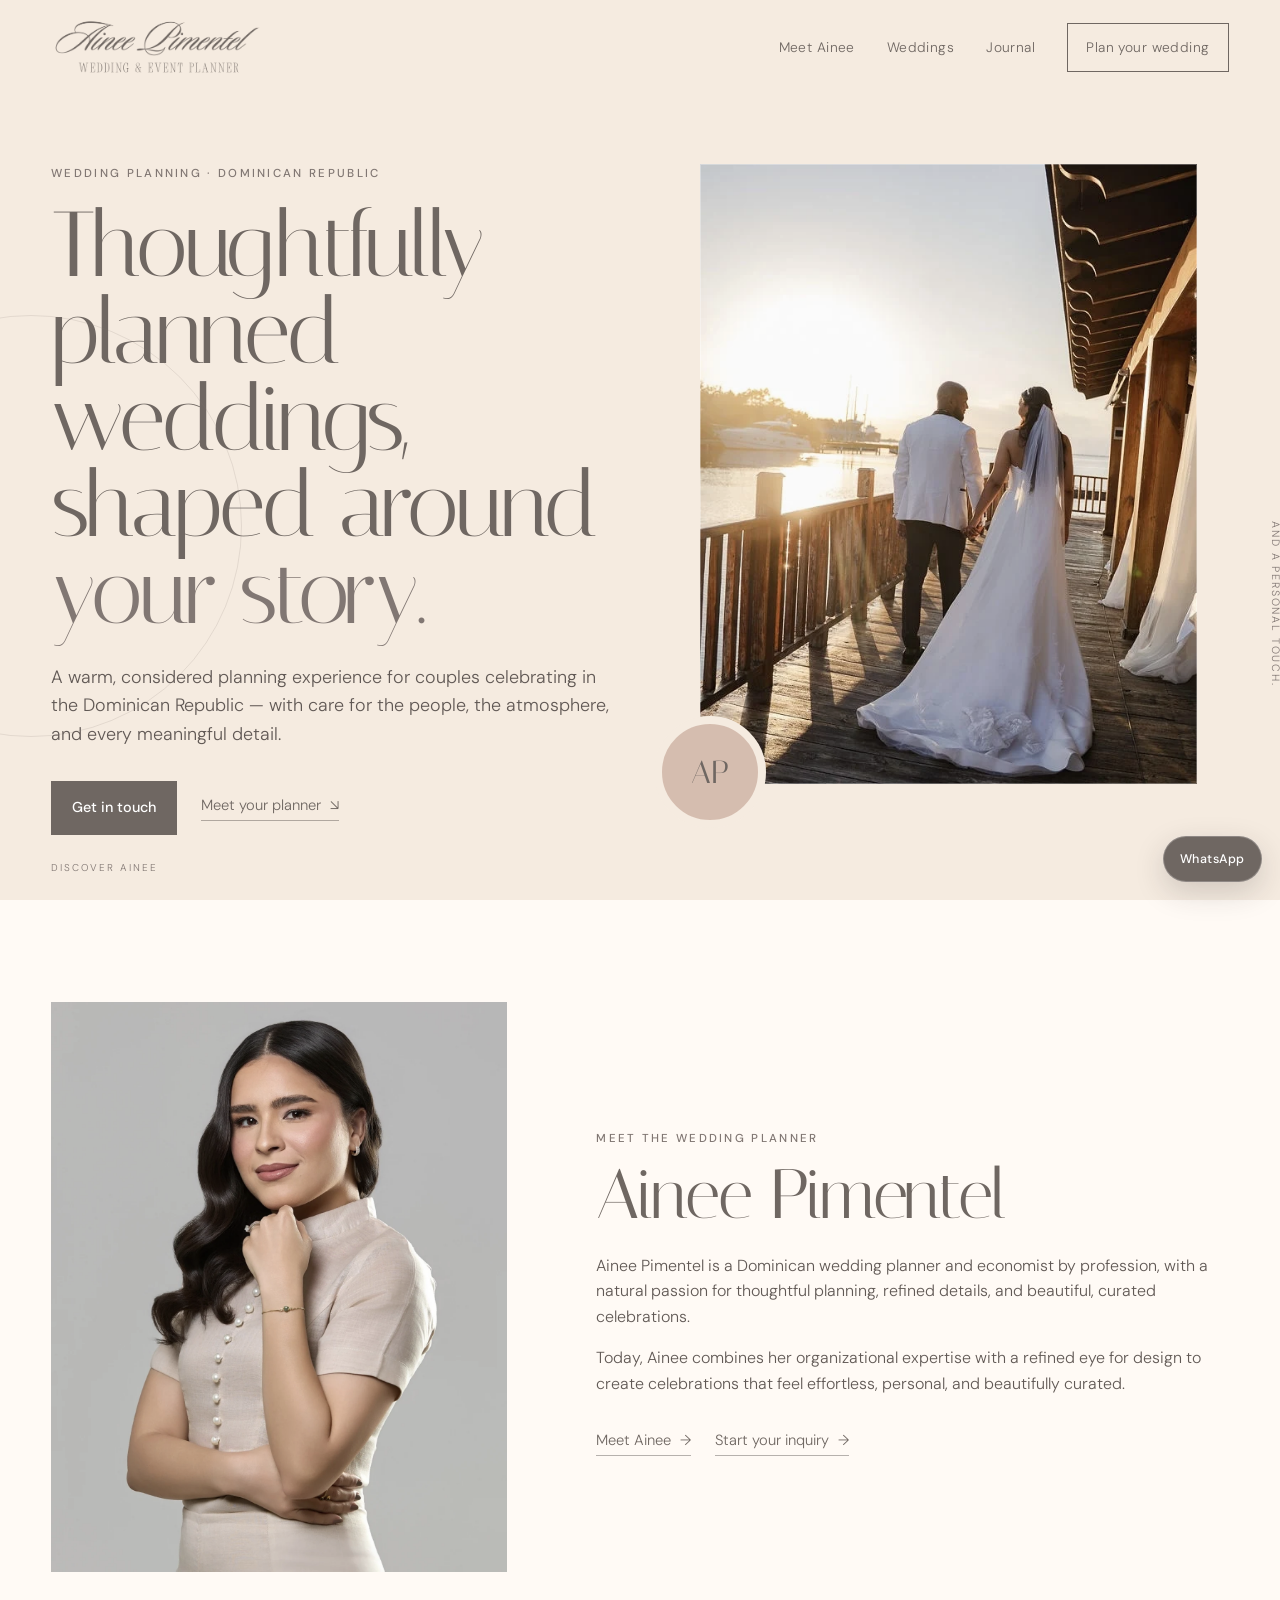
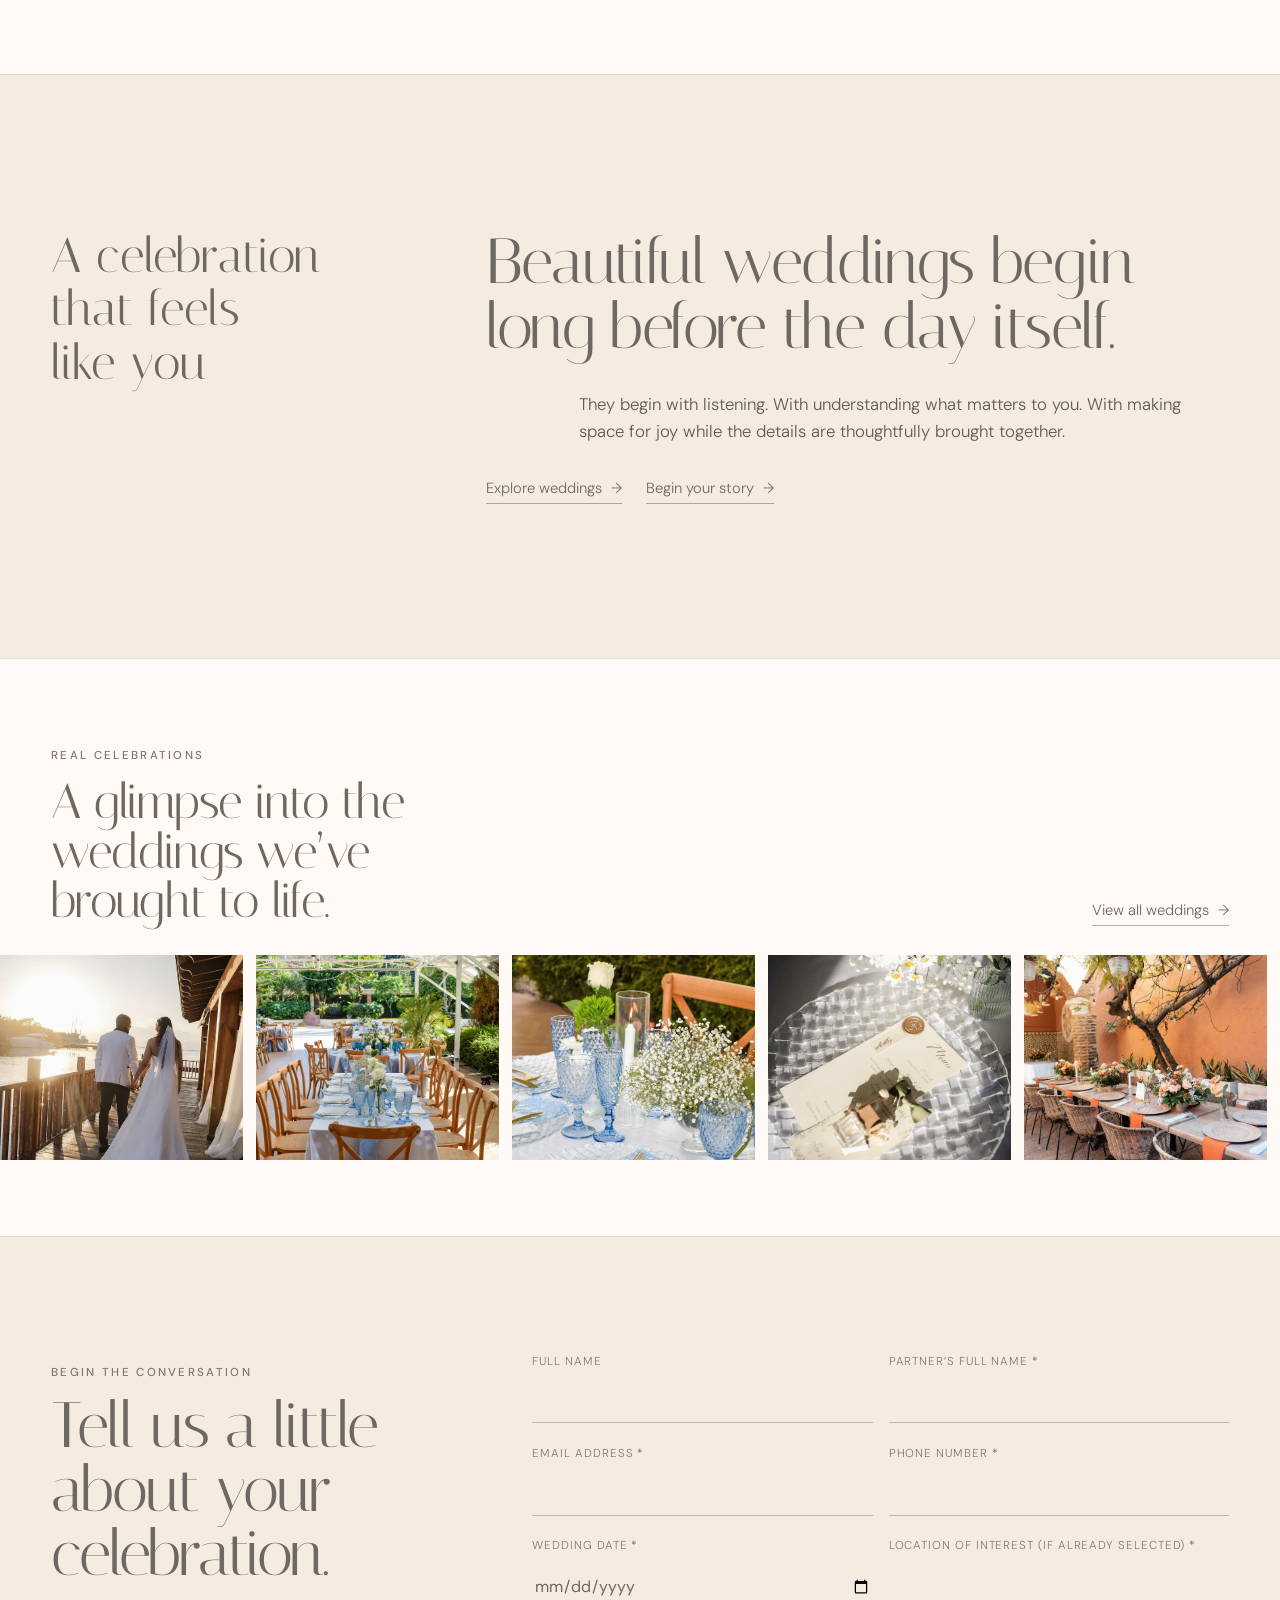
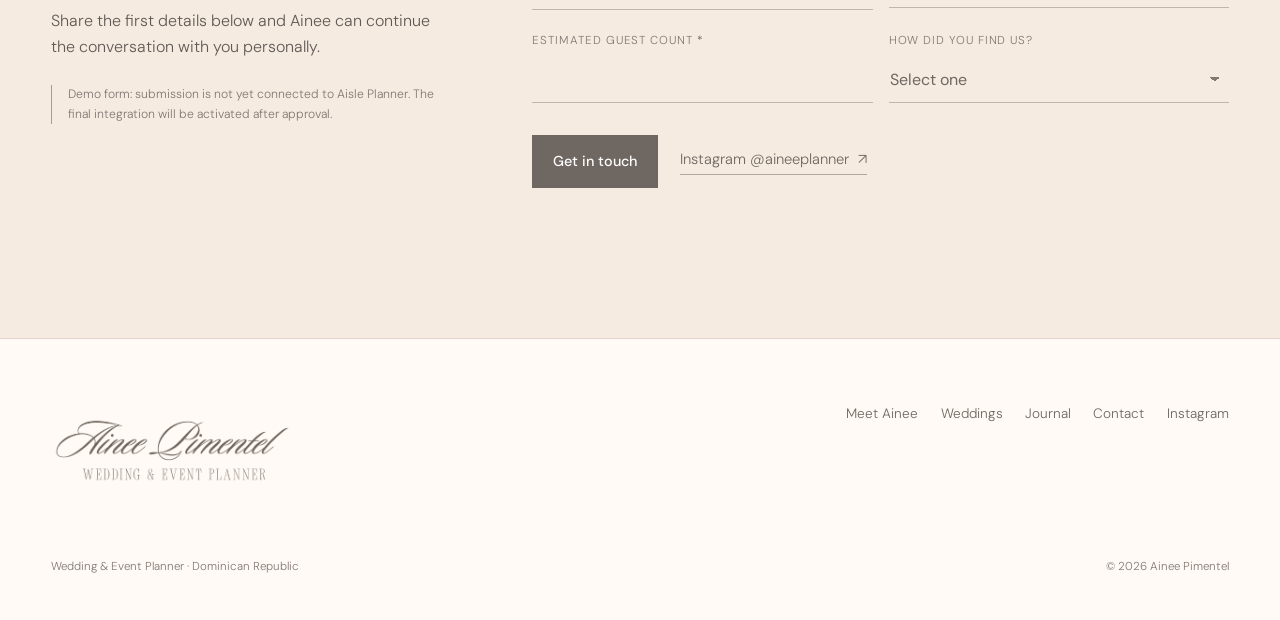
==== commit 80d723ca: "Add files via upload" ====
--- a/index.html
+++ b/index.html
@@ -35,7 +35,7 @@
         <h1>Thoughtfully planned weddings, shaped around <em>your story.</em></h1>
         <p class="lede">A warm, considered planning experience for couples celebrating in the Dominican Republic — with care for the people, the atmosphere, and every meaningful detail.</p>
         <div class="hero-actions">
-          <a class="button button-dark" href="contact.html">Let’s plan your wedding</a>
+          <a class="button button-dark" href="#get-in-touch">Get in touch</a>
           <a class="text-link" href="meet-ainee.html">Meet your planner <span aria-hidden="true">↘</span></a>
         </div>
       </div>
@@ -45,6 +45,21 @@
         <div class="seal" aria-hidden="true"><span>AP</span></div>
       </div>
       <div class="scroll-note" aria-hidden="true">Discover Ainee</div>
+    </section>
+    <section class="home-meet section-shell" aria-labelledby="home-meet-title">
+      <div class="home-meet-visual reveal">
+        <div class="portrait-crop"><img src="ainee-pimentel.webp" alt="Ainee Pimentel, wedding and event planner" loading="lazy" /></div>
+      </div>
+      <div class="home-meet-copy reveal">
+        <p class="eyebrow">Meet the Wedding Planner</p>
+        <h2 id="home-meet-title">Ainee Pimentel</h2>
+        <p>Ainee Pimentel is a Dominican wedding planner and economist by profession, with a natural passion for thoughtful planning, refined details, and beautiful, curated celebrations.</p>
+        <p>Today, Ainee combines her organizational expertise with a refined eye for design to create celebrations that feel effortless, personal, and beautifully curated.</p>
+        <div class="hero-actions">
+          <a class="text-link" href="meet-ainee.html">Meet Ainee <span aria-hidden="true">→</span></a>
+          <a class="text-link" href="#get-in-touch">Start your inquiry <span aria-hidden="true">→</span></a>
+        </div>
+      </div>
     </section>
     <section class="manifesto section-shell" aria-labelledby="manifesto-title">
       <div class="manifesto-kicker reveal">A celebration that feels like you</div>
@@ -85,11 +100,37 @@
       </div>
     </section>
 
+    <section class="home-inquiry section-shell" id="get-in-touch" aria-labelledby="home-inquiry-title">
+      <div class="home-inquiry-intro reveal">
+        <p class="eyebrow">Begin the conversation</p>
+        <h2 id="home-inquiry-title">Tell us a little about your celebration.</h2>
+        <p>Share the first details below and Ainee can continue the conversation with you personally.</p>
+        <p class="form-demo-note">Demo form: submission is not yet connected to Aisle Planner. The final integration will be activated after approval.</p>
+      </div>
+      <form class="inquiry-form reveal" data-demo-inquiry novalidate>
+        <div class="form-grid">
+          <label><span>Full Name</span><input type="text" name="full_name" autocomplete="name"></label>
+          <label><span>Partner’s Full Name <b aria-hidden="true">*</b></span><input type="text" name="partner_name" required></label>
+          <label><span>Email Address <b aria-hidden="true">*</b></span><input type="email" name="email" autocomplete="email" required></label>
+          <label><span>Phone Number <b aria-hidden="true">*</b></span><input type="tel" name="phone" autocomplete="tel" required></label>
+          <label><span>Wedding Date <b aria-hidden="true">*</b></span><input type="date" name="wedding_date" required></label>
+          <label><span>Location of Interest (if already selected) <b aria-hidden="true">*</b></span><input type="text" name="location" required></label>
+          <label><span>Estimated Guest Count <b aria-hidden="true">*</b></span><input type="number" name="guest_count" min="1" inputmode="numeric" required></label>
+          <label><span>How did you find us?</span><select name="source"><option value="">Select one</option><option>Instagram</option><option>Google</option><option>Referral</option><option>Venue / Vendor</option><option>Other</option></select></label>
+        </div>
+        <div class="form-actions">
+          <button class="button button-dark" type="submit">Get in touch</button>
+          <a class="text-link" href="https://www.instagram.com/aineeplanner?stkn=bjY0MzduYWdjZDFm&utm_source=qr" target="_blank" rel="noopener noreferrer">Instagram @aineeplanner <span aria-hidden="true">↗</span></a>
+        </div>
+        <p class="form-status" role="status" aria-live="polite" data-form-status></p>
+      </form>
+    </section>
+
   </main>
   <footer class="site-footer section-shell">
     <div class="footer-brand"><img src="logo-ainee.png" alt="Ainee Pimentel" /></div>
     <div class="footer-nav">
-      <a href="meet-ainee.html">Meet Ainee</a><a href="weddings.html">Weddings</a><a href="journal.html">Journal</a><a href="contact.html">Contact</a>
+      <a href="meet-ainee.html">Meet Ainee</a><a href="weddings.html">Weddings</a><a href="journal.html">Journal</a><a href="contact.html">Contact</a><a href="https://www.instagram.com/aineeplanner?stkn=bjY0MzduYWdjZDFm&utm_source=qr" target="_blank" rel="noopener noreferrer">Instagram</a>
     </div>
     <p class="footer-note">Wedding & Event Planner · Dominican Republic</p>
     <p class="copyright">© <span data-year></span> Ainee Pimentel</p>
--- a/styles.css
+++ b/styles.css
@@ -261,3 +261,60 @@
   .wedding-marquee{overflow-x:auto;scrollbar-width:thin}
   .wedding-marquee-track{animation:none}
 }
+
+/* Mobile navigation hardening: keep the CTA fully inside the closed menu panel. */
+@media (max-width: 900px){
+  .site-nav{
+    visibility:hidden;
+    pointer-events:none;
+  }
+  .site-nav.open{
+    visibility:visible;
+    pointer-events:auto;
+  }
+  .site-nav .nav-cta{
+    position:static;
+    width:auto;
+    max-width:100%;
+  }
+}
+
+
+/* Home: Meet the Planner */
+.home-meet{padding-top:clamp(5rem,8vw,8rem);padding-bottom:clamp(5rem,8vw,8rem);background:var(--paper);display:grid;grid-template-columns:minmax(260px,.72fr) minmax(0,1fr);gap:clamp(2.5rem,7vw,8rem);align-items:center}
+.home-meet-visual{max-width:540px}
+.home-meet-visual .portrait-crop{aspect-ratio:4/5;overflow:hidden}
+.home-meet-visual img{width:100%;height:100%;object-fit:cover;object-position:center 22%}
+.home-meet-copy h2{font:400 clamp(3rem,5.5vw,5.8rem)/.98 var(--serif);letter-spacing:-.03em;margin:.65rem 0 1.5rem;color:var(--ink)}
+.home-meet-copy>p:not(.eyebrow){max-width:670px;color:#615955}
+
+/* Home inquiry form */
+.home-inquiry{padding-top:clamp(5rem,9vw,9rem);padding-bottom:clamp(5rem,9vw,9rem);background:var(--linen);display:grid;grid-template-columns:minmax(240px,.72fr) minmax(0,1.28fr);gap:clamp(2.5rem,7vw,8rem);align-items:start;border-top:1px solid rgba(111,103,98,.16)}
+.home-inquiry-intro h2{font:400 clamp(2.8rem,5vw,5.5rem)/1 var(--serif);letter-spacing:-.03em;margin:.65rem 0 1.4rem;max-width:10ch}
+.home-inquiry-intro>p:not(.eyebrow){max-width:520px;color:#615955}
+.form-demo-note{font-size:.76rem!important;color:var(--gray)!important;border-left:1px solid var(--cinereous);padding-left:1rem;margin-top:1.6rem}
+.form-grid{display:grid;grid-template-columns:1fr 1fr;gap:1.35rem 1rem}
+.inquiry-form label{display:flex;flex-direction:column;gap:.45rem;font-size:.72rem;letter-spacing:.08em;text-transform:uppercase;color:var(--gray)}
+.inquiry-form label b{font-weight:400;color:var(--ink)}
+.inquiry-form input,.inquiry-form select{width:100%;border:0;border-bottom:1px solid rgba(111,103,98,.4);border-radius:0;background:transparent;color:var(--ink);padding:.75rem .1rem .7rem;outline:none;font:400 1rem var(--sans)}
+.inquiry-form input:focus,.inquiry-form select:focus{border-bottom-color:var(--ink)}
+.inquiry-form select{appearance:none;background-image:linear-gradient(45deg,transparent 50%,var(--gray) 50%),linear-gradient(135deg,var(--gray) 50%,transparent 50%);background-position:calc(100% - 14px) 50%,calc(100% - 9px) 50%;background-size:5px 5px,5px 5px;background-repeat:no-repeat;padding-right:2rem}
+.form-actions{display:flex;align-items:center;gap:1.35rem;flex-wrap:wrap;margin-top:2rem}
+.form-status{min-height:1.5em;margin:.9rem 0 0;font-size:.82rem;color:var(--gray)}
+
+@media (max-width:900px){
+  .home-meet,.home-inquiry{grid-template-columns:1fr}
+  .home-meet-visual{width:min(78%,520px)}
+}
+@media (max-width:620px){
+  .home-meet{padding-top:4rem;padding-bottom:4.5rem;gap:2.2rem}
+  .home-meet-visual{width:82%}
+  .home-meet-copy h2{font-size:3.15rem}
+  .home-inquiry{padding-top:4.5rem;padding-bottom:4.5rem;gap:2.5rem}
+  .home-inquiry-intro h2{font-size:3rem}
+  .form-grid{grid-template-columns:1fr}
+  .form-actions{align-items:stretch;flex-direction:column}
+  .form-actions .button{width:100%}
+  .home-weddings{display:block!important;visibility:visible!important}
+  .wedding-marquee{display:block!important}
+}
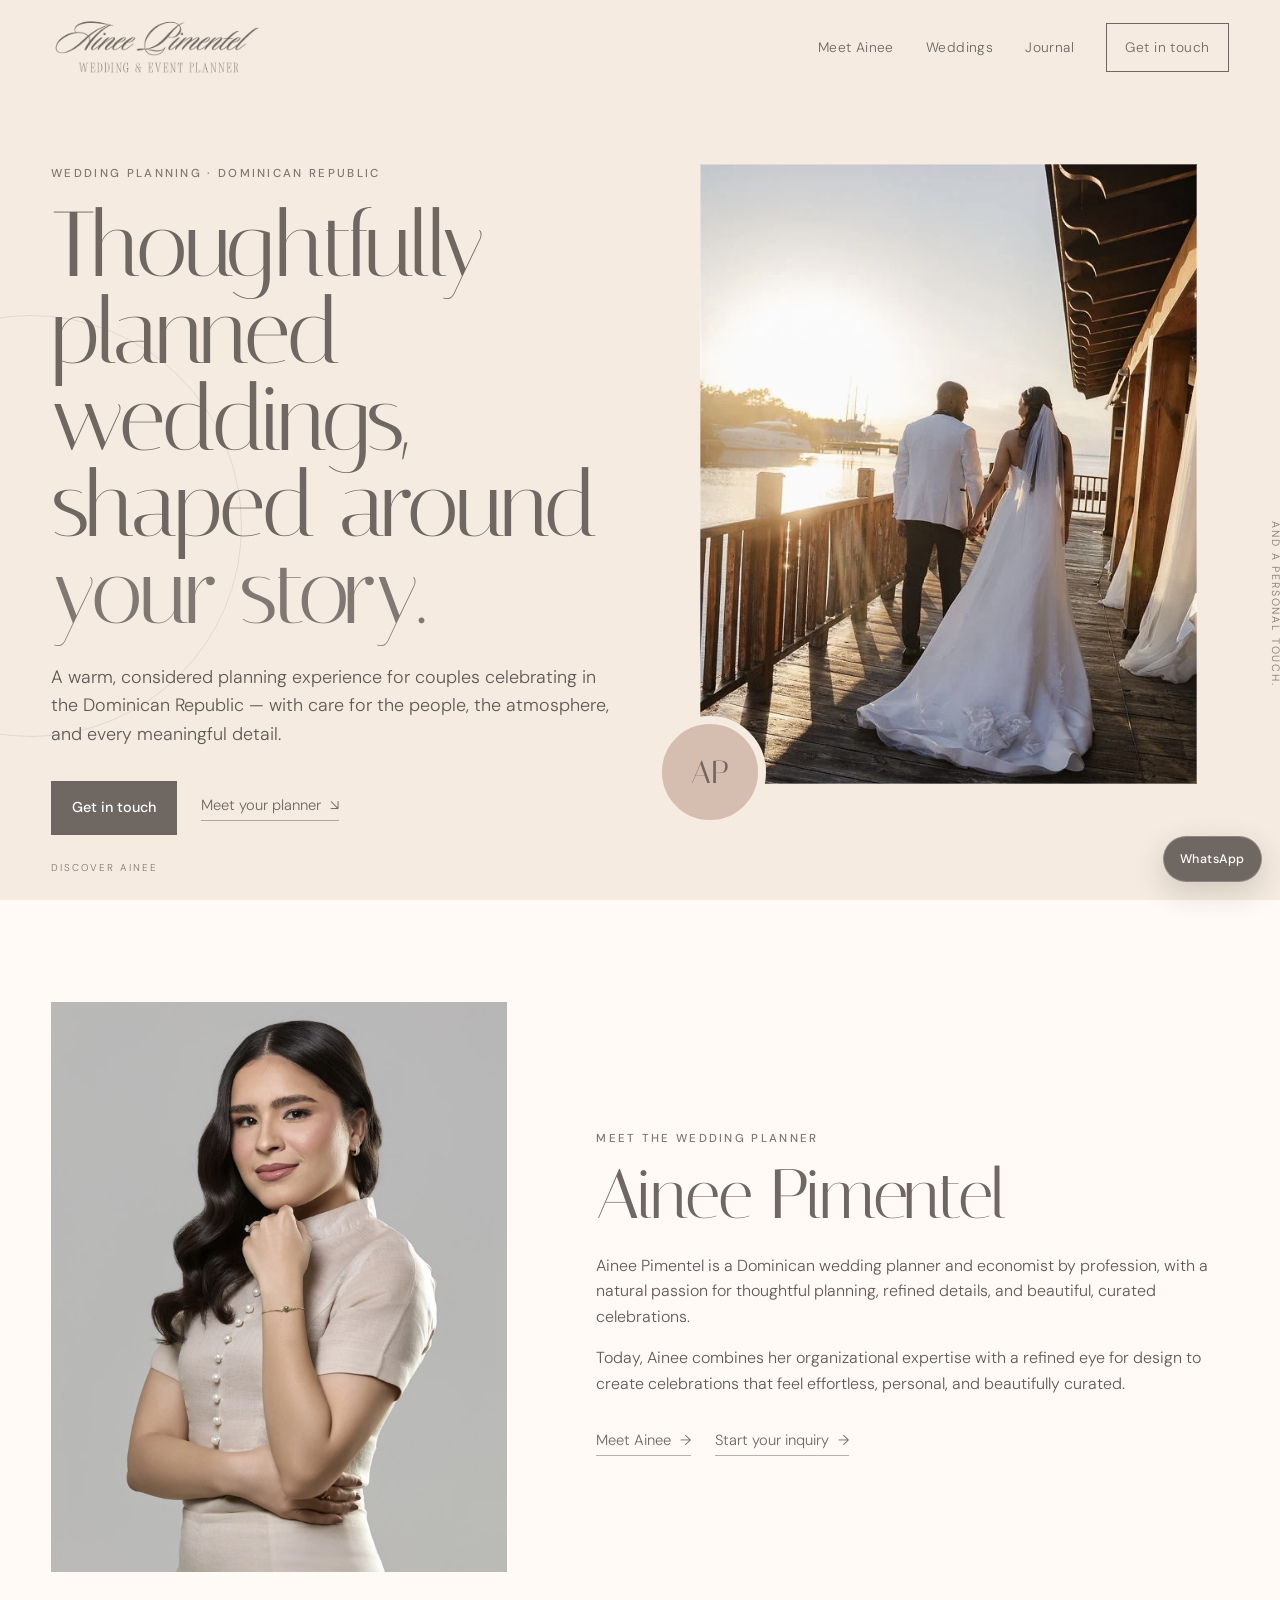
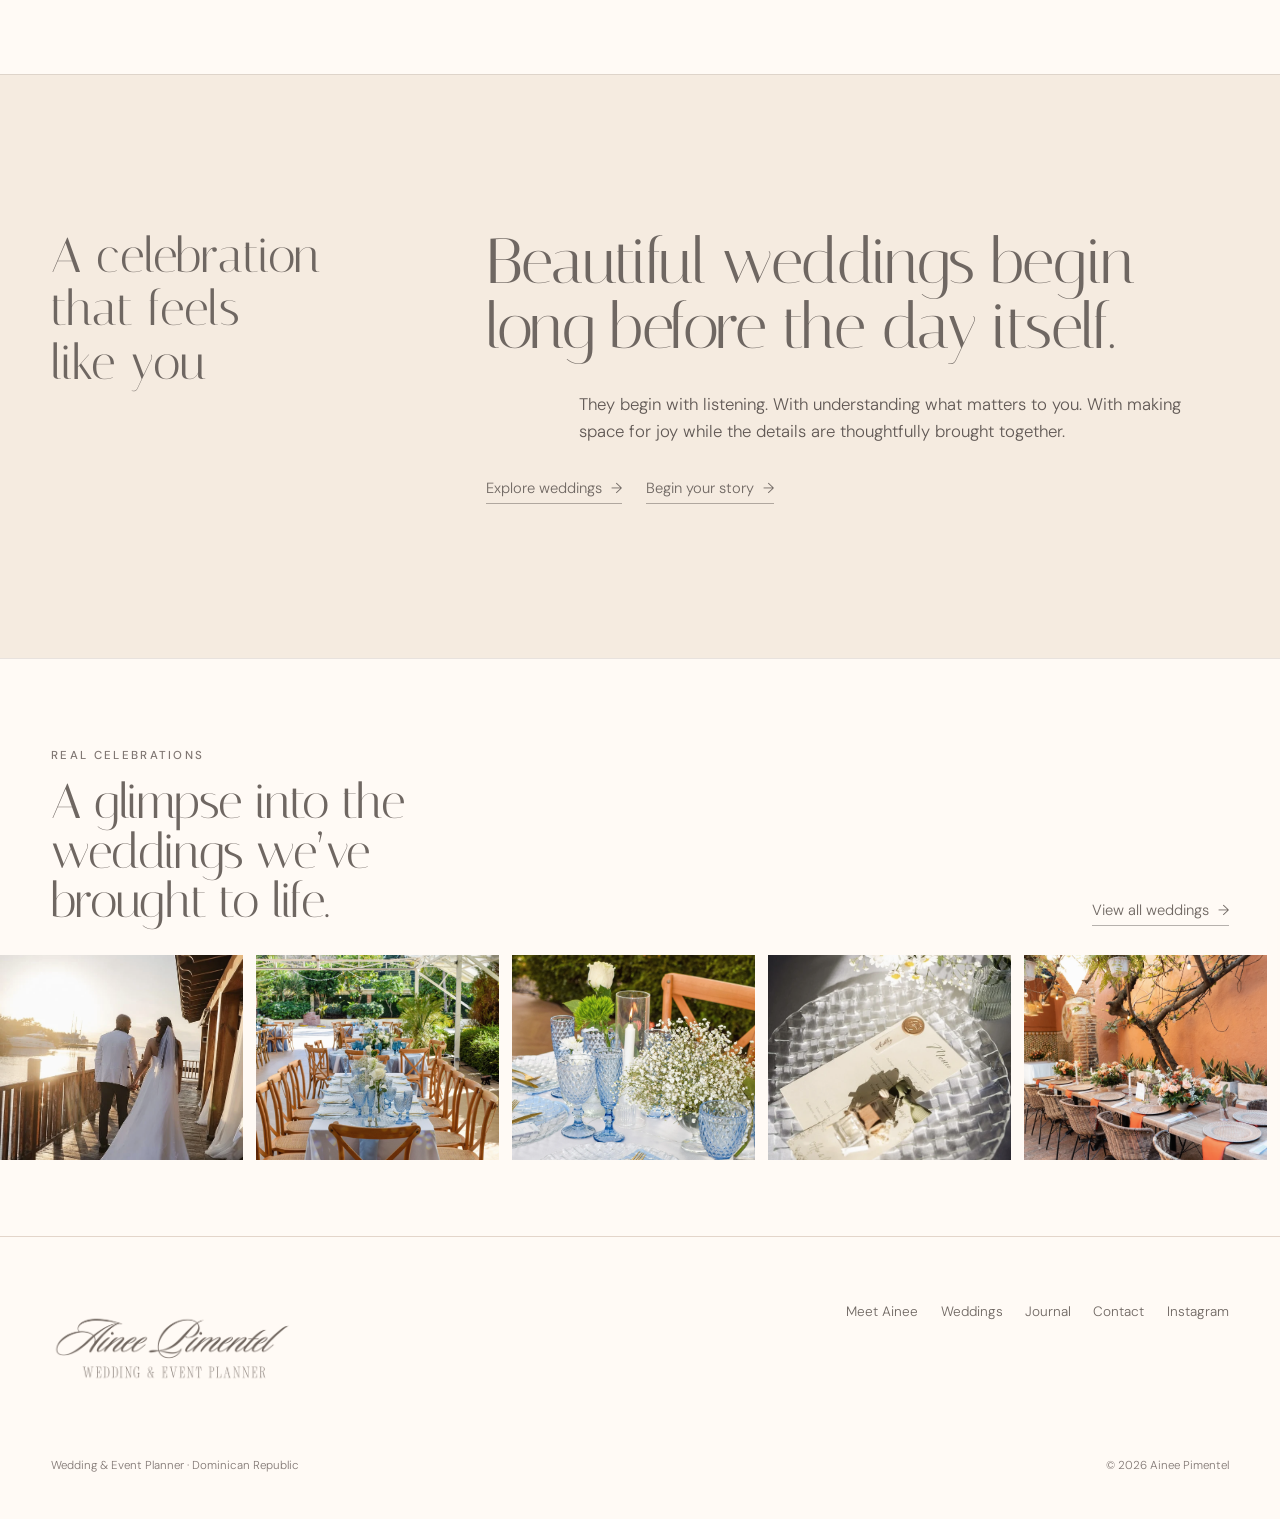
==== commit b6473584: "Add files via upload" ====
--- a/index.html
+++ b/index.html
@@ -18,14 +18,14 @@
     <a class="brand" href="index.html" aria-label="Ainee Pimentel — Home">
       <img src="logo-ainee.png" alt="Ainee Pimentel — Wedding & Event Planner" />
     </a>
-    <button class="menu-toggle" type="button" aria-expanded="false" aria-controls="site-nav" data-menu-toggle>
+    <button class="menu-toggle" type="button" aria-expanded="false" aria-controls="site-nav" aria-label="Open navigation menu" data-menu-toggle>
       <span>Menu</span><i></i><i></i>
     </button>
     <nav id="site-nav" class="site-nav" aria-label="Primary" data-nav>
       <a href="meet-ainee.html">Meet Ainee</a>
       <a href="weddings.html">Weddings</a>
       <a href="journal.html">Journal</a>
-      <a href="contact.html" class="nav-cta">Plan your wedding</a>
+      <a href="inquiry.html" class="nav-cta">Get in touch</a>
     </nav>
   </header>
   <main id="main">
@@ -35,7 +35,7 @@
         <h1>Thoughtfully planned weddings, shaped around <em>your story.</em></h1>
         <p class="lede">A warm, considered planning experience for couples celebrating in the Dominican Republic — with care for the people, the atmosphere, and every meaningful detail.</p>
         <div class="hero-actions">
-          <a class="button button-dark" href="#get-in-touch">Get in touch</a>
+          <a class="button button-dark" href="inquiry.html">Get in touch</a>
           <a class="text-link" href="meet-ainee.html">Meet your planner <span aria-hidden="true">↘</span></a>
         </div>
       </div>
@@ -57,7 +57,7 @@
         <p>Today, Ainee combines her organizational expertise with a refined eye for design to create celebrations that feel effortless, personal, and beautifully curated.</p>
         <div class="hero-actions">
           <a class="text-link" href="meet-ainee.html">Meet Ainee <span aria-hidden="true">→</span></a>
-          <a class="text-link" href="#get-in-touch">Start your inquiry <span aria-hidden="true">→</span></a>
+          <a class="text-link" href="inquiry.html">Start your inquiry <span aria-hidden="true">→</span></a>
         </div>
       </div>
     </section>
@@ -100,31 +100,6 @@
       </div>
     </section>
 
-    <section class="home-inquiry section-shell" id="get-in-touch" aria-labelledby="home-inquiry-title">
-      <div class="home-inquiry-intro reveal">
-        <p class="eyebrow">Begin the conversation</p>
-        <h2 id="home-inquiry-title">Tell us a little about your celebration.</h2>
-        <p>Share the first details below and Ainee can continue the conversation with you personally.</p>
-        <p class="form-demo-note">Demo form: submission is not yet connected to Aisle Planner. The final integration will be activated after approval.</p>
-      </div>
-      <form class="inquiry-form reveal" data-demo-inquiry novalidate>
-        <div class="form-grid">
-          <label><span>Full Name</span><input type="text" name="full_name" autocomplete="name"></label>
-          <label><span>Partner’s Full Name <b aria-hidden="true">*</b></span><input type="text" name="partner_name" required></label>
-          <label><span>Email Address <b aria-hidden="true">*</b></span><input type="email" name="email" autocomplete="email" required></label>
-          <label><span>Phone Number <b aria-hidden="true">*</b></span><input type="tel" name="phone" autocomplete="tel" required></label>
-          <label><span>Wedding Date <b aria-hidden="true">*</b></span><input type="date" name="wedding_date" required></label>
-          <label><span>Location of Interest (if already selected) <b aria-hidden="true">*</b></span><input type="text" name="location" required></label>
-          <label><span>Estimated Guest Count <b aria-hidden="true">*</b></span><input type="number" name="guest_count" min="1" inputmode="numeric" required></label>
-          <label><span>How did you find us?</span><select name="source"><option value="">Select one</option><option>Instagram</option><option>Google</option><option>Referral</option><option>Venue / Vendor</option><option>Other</option></select></label>
-        </div>
-        <div class="form-actions">
-          <button class="button button-dark" type="submit">Get in touch</button>
-          <a class="text-link" href="https://www.instagram.com/aineeplanner?stkn=bjY0MzduYWdjZDFm&utm_source=qr" target="_blank" rel="noopener noreferrer">Instagram @aineeplanner <span aria-hidden="true">↗</span></a>
-        </div>
-        <p class="form-status" role="status" aria-live="polite" data-form-status></p>
-      </form>
-    </section>
 
   </main>
   <footer class="site-footer section-shell">
--- a/styles.css
+++ b/styles.css
@@ -318,3 +318,23 @@
   .home-weddings{display:block!important;visibility:visible!important}
   .wedding-marquee{display:block!important}
 }
+
+
+/* Dedicated inquiry page */
+.inquiry-page{padding-top:clamp(9rem,14vw,12rem);padding-bottom:clamp(5rem,9vw,9rem);display:grid;grid-template-columns:minmax(240px,.72fr) minmax(0,1.28fr);gap:clamp(2.5rem,7vw,8rem);align-items:start;background:var(--linen)}
+.inquiry-page-intro .page-title{font:400 clamp(3rem,6vw,6.2rem)/.98 var(--serif);letter-spacing:-.03em;margin:.7rem 0 1.4rem;max-width:9ch}
+.inquiry-page-intro>p:not(.eyebrow){max-width:520px;color:#615955}
+@media (max-width:900px){.inquiry-page{grid-template-columns:1fr;padding-top:7rem}}
+@media (max-width:620px){.inquiry-page{padding-top:6.5rem;padding-bottom:4rem}.form-grid{grid-template-columns:1fr}}
+
+/* Reliable mobile menu interaction */
+@media (max-width:900px){
+  .site-header{z-index:300}
+  .menu-toggle{z-index:302;cursor:pointer;touch-action:manipulation;-webkit-tap-highlight-color:transparent}
+  .site-nav{z-index:301;transform:translateY(-100%);opacity:0;visibility:hidden;pointer-events:none;transition:transform .38s cubic-bezier(.6,0,.2,1),opacity .25s ease,visibility 0s linear .38s}
+  .site-nav.open{transform:translateY(0);opacity:1;visibility:visible;pointer-events:auto;transition:transform .38s cubic-bezier(.6,0,.2,1),opacity .25s ease,visibility 0s}
+  body.menu-open{overflow:hidden}
+  .menu-toggle[aria-expanded="true"] i:first-of-type{transform:translateY(2.5px) rotate(45deg)}
+  .menu-toggle[aria-expanded="true"] i:last-of-type{transform:translateY(-2.5px) rotate(-45deg)}
+  .menu-toggle i{transition:transform .25s ease}
+}
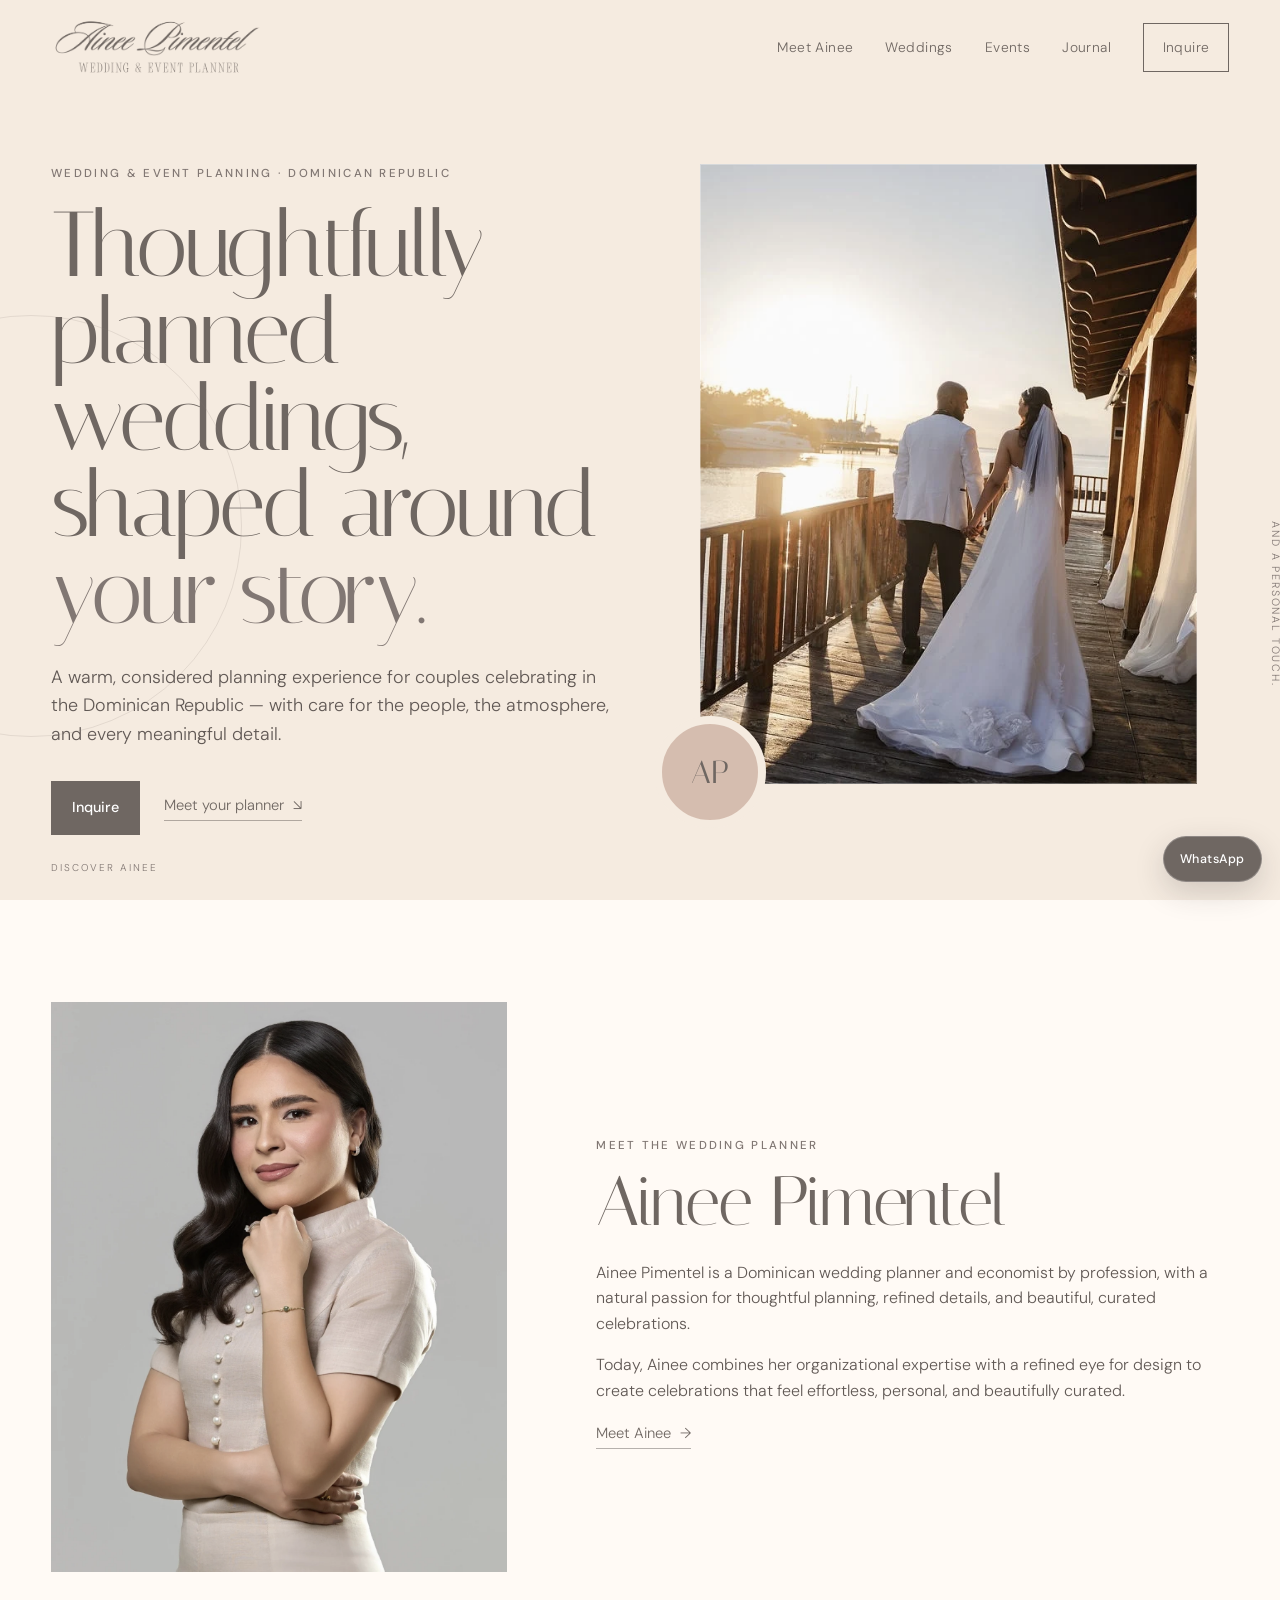
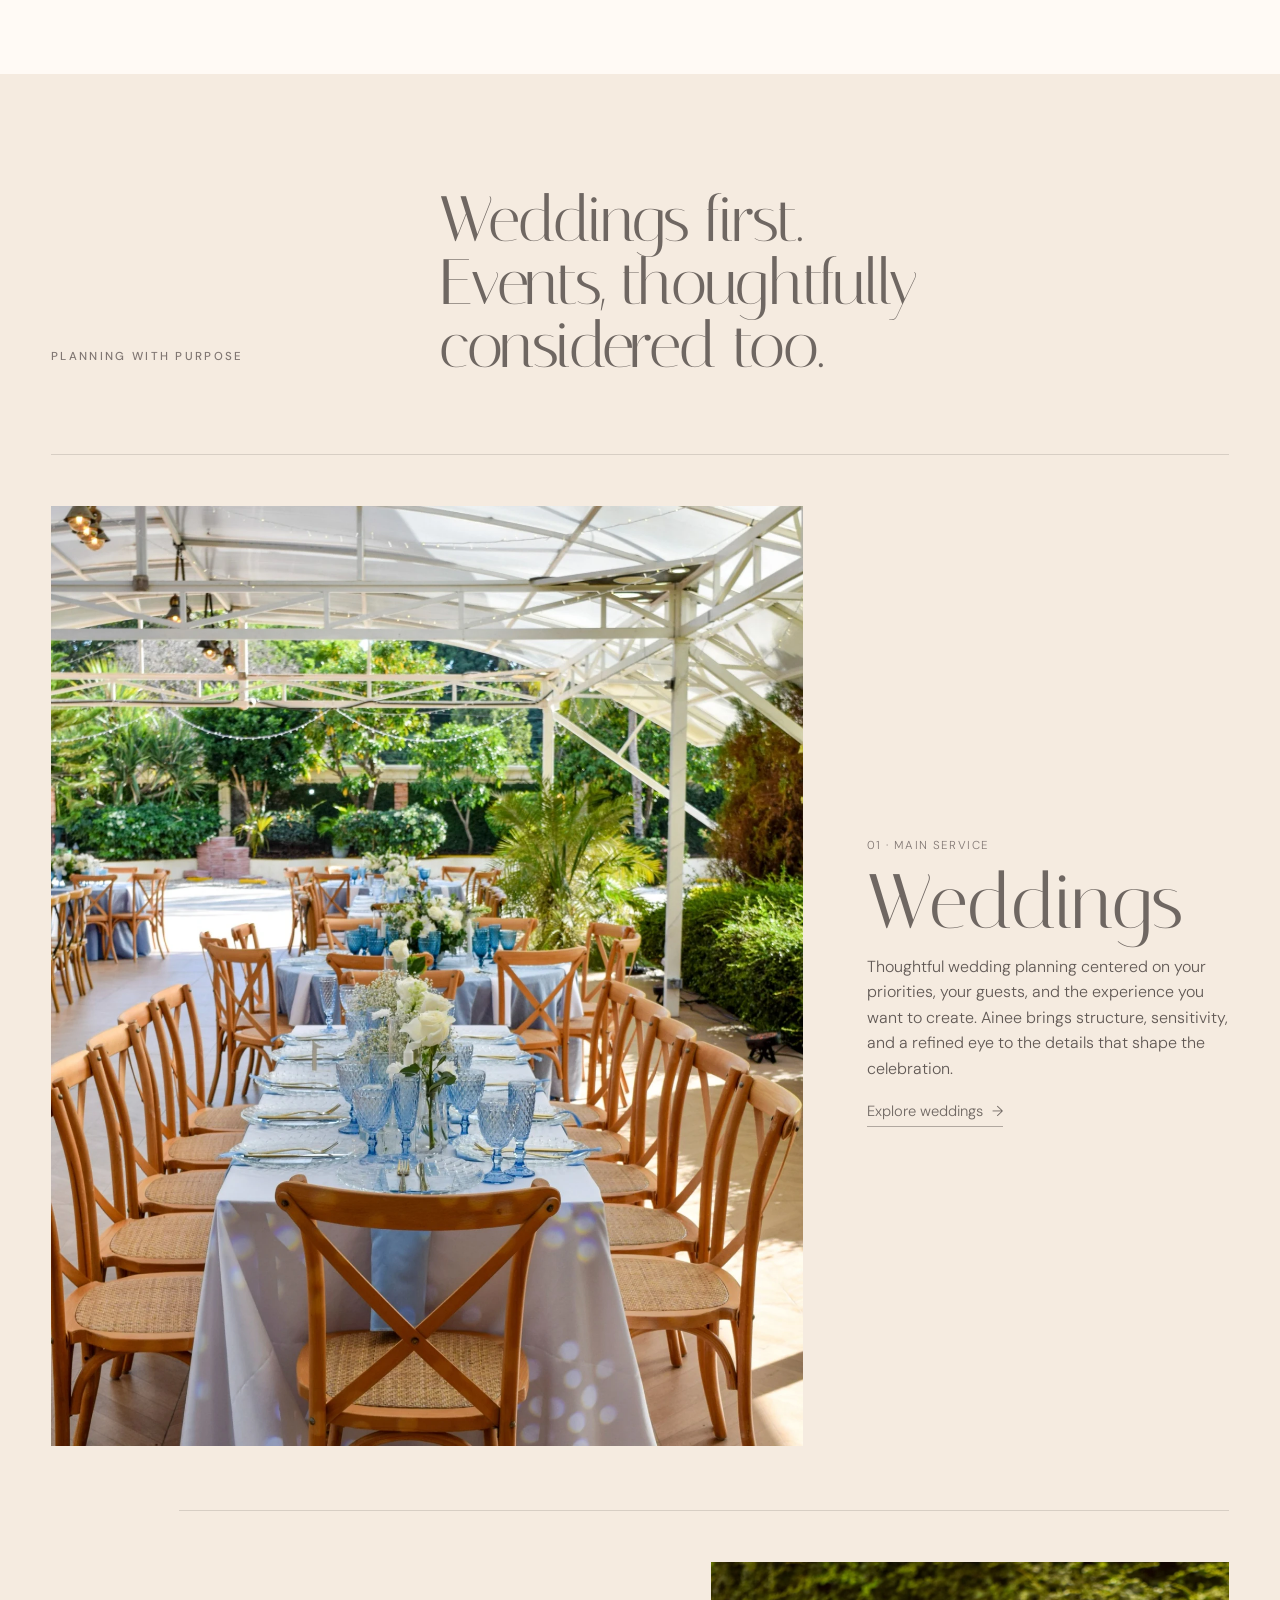
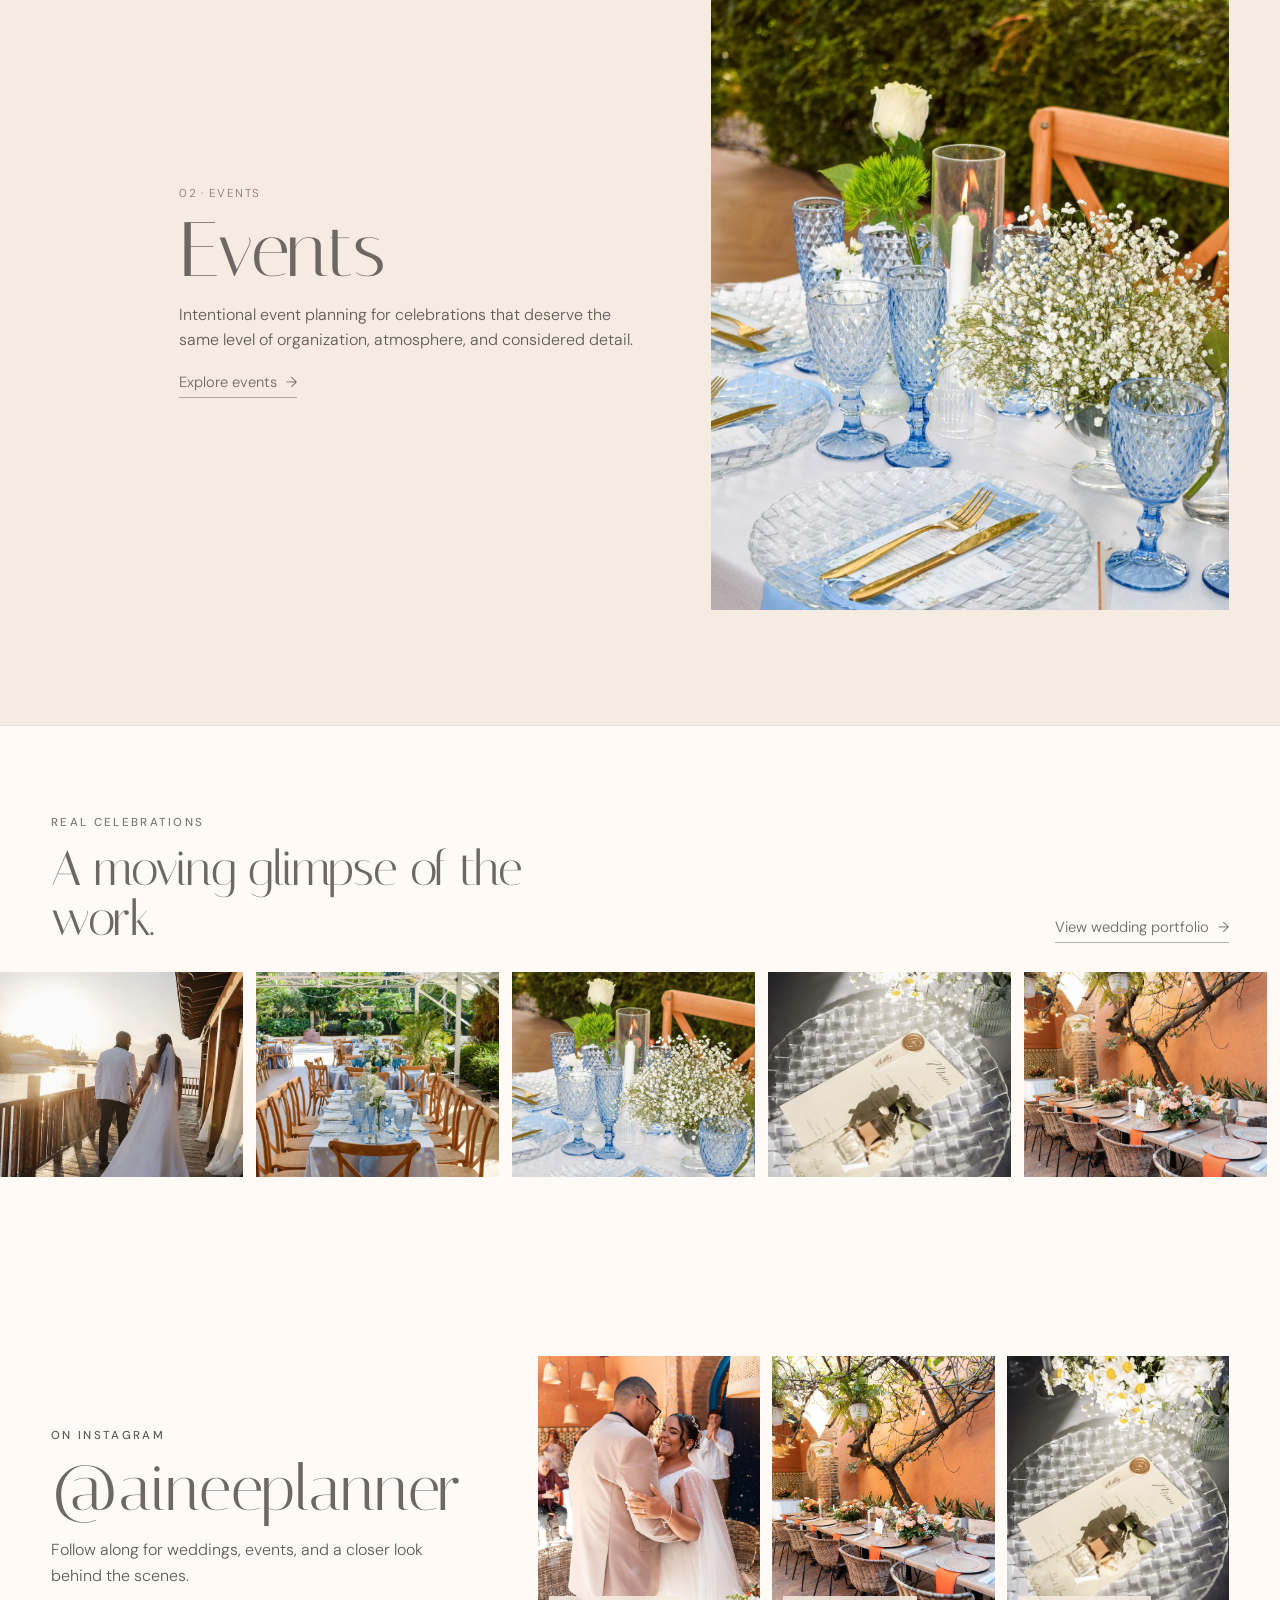
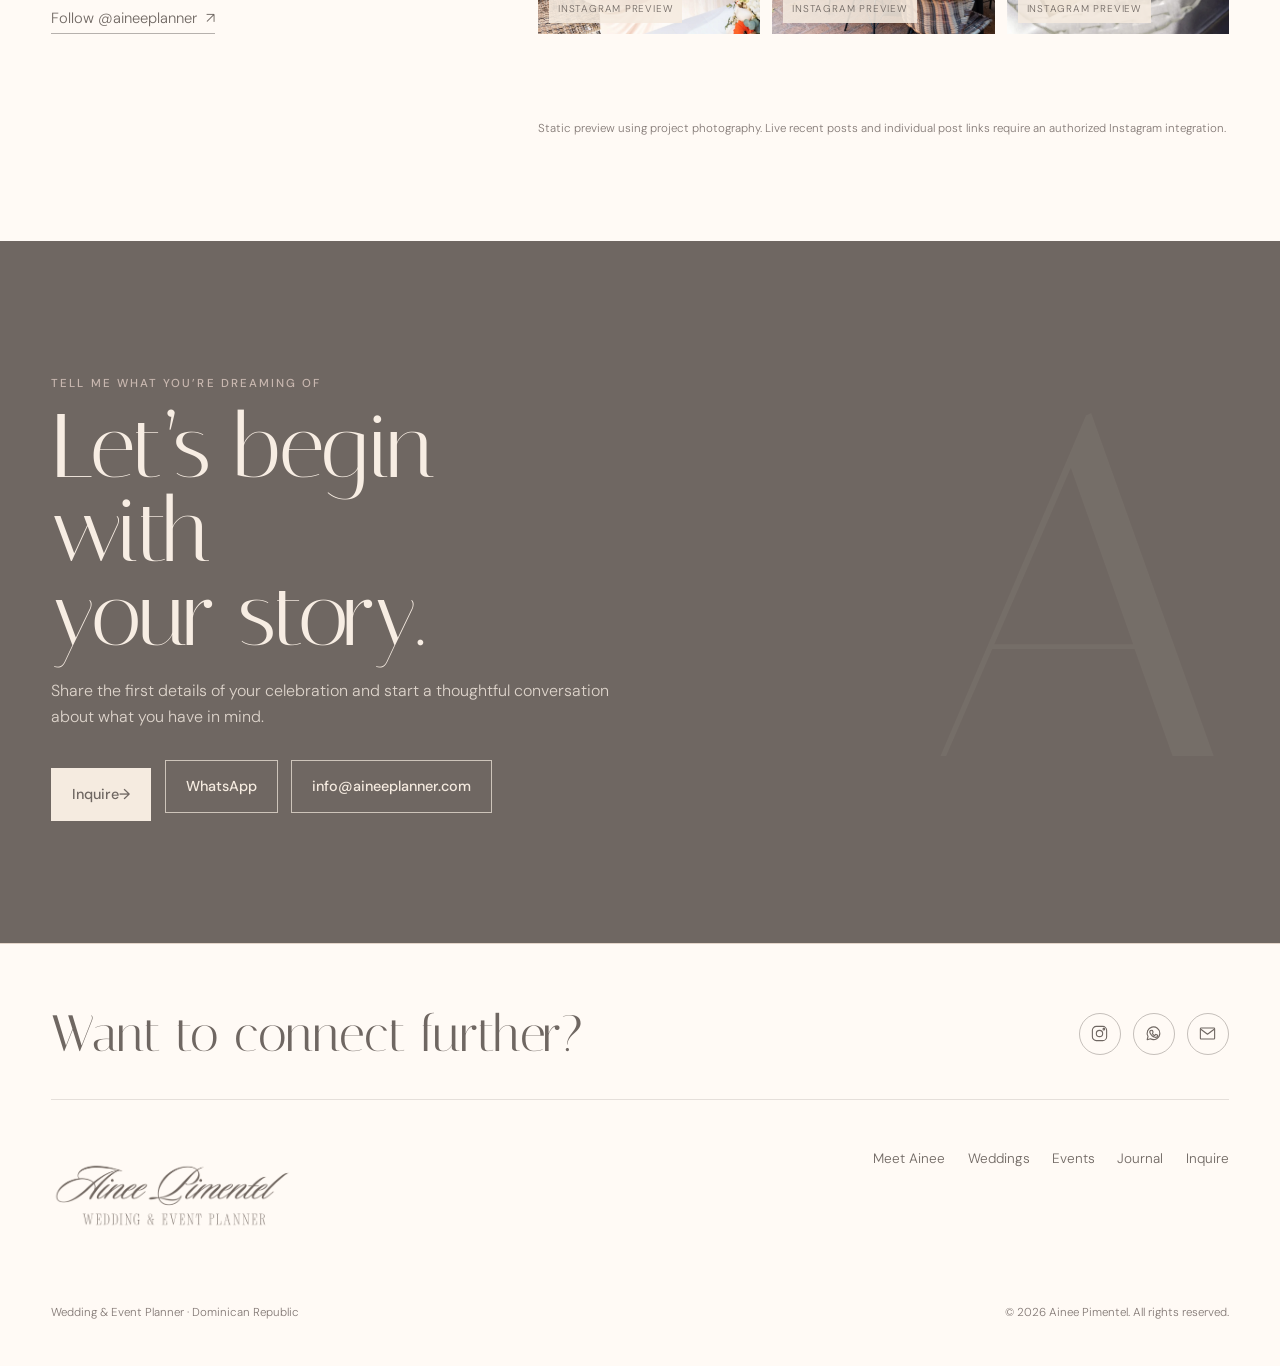
==== commit fc2c2d0f: "Add files via upload" ====
--- a/index.html
+++ b/index.html
@@ -24,18 +24,19 @@
     <nav id="site-nav" class="site-nav" aria-label="Primary" data-nav>
       <a href="meet-ainee.html">Meet Ainee</a>
       <a href="weddings.html">Weddings</a>
+      <a href="events.html">Events</a>
       <a href="journal.html">Journal</a>
-      <a href="inquiry.html" class="nav-cta">Get in touch</a>
+      <a href="inquiry.html" class="nav-cta">Inquire</a>
     </nav>
   </header>
   <main id="main">
     <section class="hero section-shell">
       <div class="hero-copy reveal">
-        <p class="eyebrow">Wedding planning · Dominican Republic</p>
+        <p class="eyebrow">Wedding & event planning · Dominican Republic</p>
         <h1>Thoughtfully planned weddings, shaped around <em>your story.</em></h1>
         <p class="lede">A warm, considered planning experience for couples celebrating in the Dominican Republic — with care for the people, the atmosphere, and every meaningful detail.</p>
         <div class="hero-actions">
-          <a class="button button-dark" href="inquiry.html">Get in touch</a>
+          <a class="button button-dark" href="inquiry.html">Inquire</a>
           <a class="text-link" href="meet-ainee.html">Meet your planner <span aria-hidden="true">↘</span></a>
         </div>
       </div>
@@ -46,71 +47,98 @@
       </div>
       <div class="scroll-note" aria-hidden="true">Discover Ainee</div>
     </section>
+
     <section class="home-meet section-shell" aria-labelledby="home-meet-title">
-      <div class="home-meet-visual reveal">
-        <div class="portrait-crop"><img src="ainee-pimentel.webp" alt="Ainee Pimentel, wedding and event planner" loading="lazy" /></div>
-      </div>
+      <div class="home-meet-visual reveal"><div class="portrait-crop"><img src="ainee-pimentel.webp" alt="Ainee Pimentel, wedding and event planner" loading="lazy" /></div></div>
       <div class="home-meet-copy reveal">
         <p class="eyebrow">Meet the Wedding Planner</p>
         <h2 id="home-meet-title">Ainee Pimentel</h2>
         <p>Ainee Pimentel is a Dominican wedding planner and economist by profession, with a natural passion for thoughtful planning, refined details, and beautiful, curated celebrations.</p>
         <p>Today, Ainee combines her organizational expertise with a refined eye for design to create celebrations that feel effortless, personal, and beautifully curated.</p>
-        <div class="hero-actions">
-          <a class="text-link" href="meet-ainee.html">Meet Ainee <span aria-hidden="true">→</span></a>
-          <a class="text-link" href="inquiry.html">Start your inquiry <span aria-hidden="true">→</span></a>
-        </div>
+        <a class="text-link" href="meet-ainee.html">Meet Ainee <span aria-hidden="true">→</span></a>
       </div>
     </section>
-    <section class="manifesto section-shell" aria-labelledby="manifesto-title">
-      <div class="manifesto-kicker reveal">A celebration that feels like you</div>
-      <div class="manifesto-copy reveal">
-        <h2 id="manifesto-title">Beautiful weddings begin long before the day itself.</h2>
-        <p>They begin with listening. With understanding what matters to you. With making space for joy while the details are thoughtfully brought together.</p>
-        <div class="hero-actions">
-          <a class="text-link" href="weddings.html">Explore weddings <span aria-hidden="true">→</span></a>
-          <a class="text-link" href="contact.html">Begin your story <span aria-hidden="true">→</span></a>
-        </div>
+
+    <section class="services-home section-shell" aria-labelledby="services-title">
+      <div class="services-heading reveal">
+        <p class="eyebrow">Planning with purpose</p>
+        <h2 id="services-title">Weddings first. Events, thoughtfully considered too.</h2>
       </div>
+      <article class="service-feature service-weddings reveal">
+        <div class="service-image"><img src="wedding-reception-wide.webp" alt="Elegant wedding reception tables in a bright venue" loading="lazy" /></div>
+        <div class="service-copy"><p class="service-number">01 · Main service</p><h3>Weddings</h3><p>Thoughtful wedding planning centered on your priorities, your guests, and the experience you want to create. Ainee brings structure, sensitivity, and a refined eye to the details that shape the celebration.</p><a class="text-link" href="weddings.html">Explore weddings <span aria-hidden="true">→</span></a></div>
+      </article>
+      <article class="service-feature service-events reveal">
+        <div class="service-copy"><p class="service-number">02 · Events</p><h3>Events</h3><p>Intentional event planning for celebrations that deserve the same level of organization, atmosphere, and considered detail.</p><a class="text-link" href="events.html">Explore events <span aria-hidden="true">→</span></a></div>
+        <div class="service-image service-image-small"><img src="wedding-table-blue.webp" alt="Curated table styling from the current project photography" loading="lazy" /></div>
+      </article>
     </section>
+
     <section class="home-weddings" aria-labelledby="home-weddings-title">
       <div class="section-shell home-weddings-head reveal">
-        <div>
-          <p class="eyebrow">Real celebrations</p>
-          <h2 id="home-weddings-title">A glimpse into the weddings we’ve brought to life.</h2>
-        </div>
-        <a class="text-link" href="weddings.html">View all weddings <span aria-hidden="true">→</span></a>
+        <div><p class="eyebrow">Real celebrations</p><h2 id="home-weddings-title">A moving glimpse of the work.</h2></div>
+        <a class="text-link" href="weddings.html">View wedding portfolio <span aria-hidden="true">→</span></a>
       </div>
       <div class="wedding-marquee" role="region" aria-label="Selected wedding photographs">
         <div class="wedding-marquee-track">
-          <a class="wedding-marquee-card" href="weddings.html"><img src="wedding-hero.webp" alt="Newlyweds walking together beside the water at sunset" loading="lazy" /></a>
-          <a class="wedding-marquee-card" href="weddings.html"><img src="wedding-reception-wide.webp" alt="Wedding reception tables arranged beneath a light-filled pavilion" loading="lazy" /></a>
-          <a class="wedding-marquee-card" href="weddings.html"><img src="wedding-table-blue.webp" alt="Wedding table styled with blue glassware and white florals" loading="lazy" /></a>
-          <a class="wedding-marquee-card" href="weddings.html"><img src="wedding-detail-menu.webp" alt="Wedding stationery and place setting detail" loading="lazy" /></a>
-          <a class="wedding-marquee-card" href="weddings.html"><img src="wedding-courtyard.webp" alt="Courtyard wedding dinner with warm florals and woven chairs" loading="lazy" /></a>
-          <a class="wedding-marquee-card" href="weddings.html"><img src="wedding-couple-joy.webp" alt="Newlyweds sharing a joyful moment during their celebration" loading="lazy" /></a>
-          <a class="wedding-marquee-card" href="weddings.html"><img src="wedding-table-sunset.webp" alt="Sunlit wedding tablescape with glassware and white flowers" loading="lazy" /></a>
-          <a class="wedding-marquee-card" href="weddings.html" aria-hidden="true" tabindex="-1"><img src="wedding-hero.webp" alt="" loading="lazy" /></a>
-          <a class="wedding-marquee-card" href="weddings.html" aria-hidden="true" tabindex="-1"><img src="wedding-reception-wide.webp" alt="" loading="lazy" /></a>
-          <a class="wedding-marquee-card" href="weddings.html" aria-hidden="true" tabindex="-1"><img src="wedding-table-blue.webp" alt="" loading="lazy" /></a>
-          <a class="wedding-marquee-card" href="weddings.html" aria-hidden="true" tabindex="-1"><img src="wedding-detail-menu.webp" alt="" loading="lazy" /></a>
-          <a class="wedding-marquee-card" href="weddings.html" aria-hidden="true" tabindex="-1"><img src="wedding-courtyard.webp" alt="" loading="lazy" /></a>
-          <a class="wedding-marquee-card" href="weddings.html" aria-hidden="true" tabindex="-1"><img src="wedding-couple-joy.webp" alt="" loading="lazy" /></a>
-          <a class="wedding-marquee-card" href="weddings.html" aria-hidden="true" tabindex="-1"><img src="wedding-table-sunset.webp" alt="" loading="lazy" /></a>
+          <a class="wedding-marquee-card" href="weddings.html"><img src="wedding-hero.webp" alt="Selected wedding portfolio photograph" loading="lazy" /></a><a class="wedding-marquee-card" href="weddings.html"><img src="wedding-reception-wide.webp" alt="Selected wedding portfolio photograph" loading="lazy" /></a><a class="wedding-marquee-card" href="weddings.html"><img src="wedding-table-blue.webp" alt="Selected wedding portfolio photograph" loading="lazy" /></a><a class="wedding-marquee-card" href="weddings.html"><img src="wedding-detail-menu.webp" alt="Selected wedding portfolio photograph" loading="lazy" /></a><a class="wedding-marquee-card" href="weddings.html"><img src="wedding-courtyard.webp" alt="Selected wedding portfolio photograph" loading="lazy" /></a><a class="wedding-marquee-card" href="weddings.html"><img src="wedding-couple-joy.webp" alt="Selected wedding portfolio photograph" loading="lazy" /></a><a class="wedding-marquee-card" href="weddings.html"><img src="wedding-table-sunset.webp" alt="Selected wedding portfolio photograph" loading="lazy" /></a>
+          <a class="wedding-marquee-card" href="weddings.html" aria-hidden="true" tabindex="-1"><img src="wedding-hero.webp" alt="" loading="lazy" /></a><a class="wedding-marquee-card" href="weddings.html" aria-hidden="true" tabindex="-1"><img src="wedding-reception-wide.webp" alt="" loading="lazy" /></a><a class="wedding-marquee-card" href="weddings.html" aria-hidden="true" tabindex="-1"><img src="wedding-table-blue.webp" alt="" loading="lazy" /></a><a class="wedding-marquee-card" href="weddings.html" aria-hidden="true" tabindex="-1"><img src="wedding-detail-menu.webp" alt="" loading="lazy" /></a><a class="wedding-marquee-card" href="weddings.html" aria-hidden="true" tabindex="-1"><img src="wedding-courtyard.webp" alt="" loading="lazy" /></a><a class="wedding-marquee-card" href="weddings.html" aria-hidden="true" tabindex="-1"><img src="wedding-couple-joy.webp" alt="" loading="lazy" /></a><a class="wedding-marquee-card" href="weddings.html" aria-hidden="true" tabindex="-1"><img src="wedding-table-sunset.webp" alt="" loading="lazy" /></a>
         </div>
       </div>
     </section>
 
+    <section class="instagram-home section-shell" aria-labelledby="instagram-title">
+      <div class="instagram-copy reveal">
+        <p class="eyebrow">On Instagram</p>
+        <h2 id="instagram-title">@aineeplanner</h2>
+        <p>Follow along for weddings, events, and a closer look behind the scenes.</p>
+        <a class="text-link" href="https://www.instagram.com/aineeplanner?stkn=bjY0MzduYWdjZDFm&utm_source=qr" target="_blank" rel="noopener noreferrer">Follow @aineeplanner <span aria-hidden="true">↗</span></a>
+      </div>
+      <div class="instagram-grid reveal" aria-label="Instagram preview">
+        <a href="https://www.instagram.com/aineeplanner?stkn=bjY0MzduYWdjZDFm&utm_source=qr" target="_blank" rel="noopener noreferrer" class="instagram-tile"><img src="wedding-couple-joy.webp" alt="Wedding portfolio preview linked to Ainee's Instagram profile" loading="lazy" /><span>Instagram preview</span></a>
+        <a href="https://www.instagram.com/aineeplanner?stkn=bjY0MzduYWdjZDFm&utm_source=qr" target="_blank" rel="noopener noreferrer" class="instagram-tile"><img src="wedding-courtyard.webp" alt="Wedding portfolio preview linked to Ainee's Instagram profile" loading="lazy" /><span>Instagram preview</span></a>
+        <a href="https://www.instagram.com/aineeplanner?stkn=bjY0MzduYWdjZDFm&utm_source=qr" target="_blank" rel="noopener noreferrer" class="instagram-tile"><img src="wedding-detail-menu.webp" alt="Wedding portfolio preview linked to Ainee's Instagram profile" loading="lazy" /><span>Instagram preview</span></a>
+      </div>
+      <p class="integration-note">Static preview using project photography. Live recent posts and individual post links require an authorized Instagram integration.</p>
+    </section>
 
+    <section class="contact home-contact section-shell" aria-labelledby="home-contact-title">
+      <div class="contact-panel reveal">
+        <p class="eyebrow">Tell me what you’re dreaming of</p>
+        <h2 id="home-contact-title" class="contact-title">Let’s begin with your story.</h2>
+        <p>Share the first details of your celebration and start a thoughtful conversation about what you have in mind.</p>
+        <div class="contact-actions">
+          <a class="button button-light" href="inquiry.html">Inquire <span aria-hidden="true">→</span></a>
+          <a class="button button-contact-outline" href="https://wa.me/18098798605" target="_blank" rel="noopener noreferrer">WhatsApp</a>
+          <a class="button button-contact-outline" href="mailto:info@aineeplanner.com">info@aineeplanner.com</a>
+        </div>
+      </div>
+      <div class="contact-mark reveal" aria-hidden="true">A</div>
+    </section>
   </main>
   <footer class="site-footer section-shell">
+    <div class="footer-connect">
+      <p class="footer-script">Want to connect further?</p>
+      <div class="social-icons" aria-label="Contact links">
+        <a href="https://www.instagram.com/aineeplanner?stkn=bjY0MzduYWdjZDFm&utm_source=qr" target="_blank" rel="noopener noreferrer" aria-label="Instagram @aineeplanner" title="Instagram">
+          <svg viewBox="0 0 24 24" aria-hidden="true"><rect x="3" y="3" width="18" height="18" rx="5"></rect><circle cx="12" cy="12" r="4"></circle><circle cx="17.5" cy="6.5" r="1"></circle></svg>
+        </a>
+        <a href="https://wa.me/18098798605" target="_blank" rel="noopener noreferrer" aria-label="WhatsApp +1 809 879 8605" title="WhatsApp">
+          <svg viewBox="0 0 24 24" aria-hidden="true"><path d="M20 11.7a8 8 0 0 1-11.8 7l-4.2 1.1 1.1-4.1A8 8 0 1 1 20 11.7Z"></path><path d="M9 8.3c.2-.4.4-.4.7-.4h.5c.2 0 .4.1.5.4l.7 1.7c.1.3.1.5-.1.7l-.6.8c-.2.2-.1.4 0 .6.5.9 1.4 1.8 2.3 2.3.2.1.4.2.6 0l.8-1c.2-.2.4-.3.7-.2l1.7.8c.3.1.4.3.4.5 0 .3-.1 1.3-.8 1.8-.6.5-1.5.8-2.5.5-1.2-.3-2.7-1-4.1-2.3-1.2-1.2-2-2.5-2.4-3.7-.4-1.1.1-2 .6-2.5Z"></path></svg>
+        </a>
+        <a href="mailto:info@aineeplanner.com" aria-label="Email info@aineeplanner.com" title="Email">
+          <svg viewBox="0 0 24 24" aria-hidden="true"><rect x="3" y="5" width="18" height="14" rx="1"></rect><path d="m4 7 8 6 8-6"></path></svg>
+        </a>
+      </div>
+    </div>
     <div class="footer-brand"><img src="logo-ainee.png" alt="Ainee Pimentel" /></div>
     <div class="footer-nav">
-      <a href="meet-ainee.html">Meet Ainee</a><a href="weddings.html">Weddings</a><a href="journal.html">Journal</a><a href="contact.html">Contact</a><a href="https://www.instagram.com/aineeplanner?stkn=bjY0MzduYWdjZDFm&utm_source=qr" target="_blank" rel="noopener noreferrer">Instagram</a>
+      <a href="meet-ainee.html">Meet Ainee</a><a href="weddings.html">Weddings</a><a href="events.html">Events</a><a href="journal.html">Journal</a><a href="inquiry.html">Inquire</a>
     </div>
     <p class="footer-note">Wedding & Event Planner · Dominican Republic</p>
-    <p class="copyright">© <span data-year></span> Ainee Pimentel</p>
+    <p class="copyright">© <span data-year></span> Ainee Pimentel. All rights reserved.</p>
   </footer>
   <a class="whatsapp-float" href="https://wa.me/18098798605" target="_blank" rel="noopener noreferrer" aria-label="Contact Ainee Pimentel on WhatsApp">WhatsApp</a>
   <script src="./script.js"></script>
 </body>
-</html>
+</html>
--- a/styles.css
+++ b/styles.css
@@ -338,3 +338,38 @@
   .menu-toggle[aria-expanded="true"] i:last-of-type{transform:translateY(-2.5px) rotate(-45deg)}
   .menu-toggle i{transition:transform .25s ease}
 }
+
+
+/* 2026-10 portfolio, services, Instagram, inquiry and footer refinement */
+.services-home{padding-top:clamp(5rem,9vw,9rem);padding-bottom:clamp(5rem,9vw,9rem);background:var(--linen)}
+.services-heading{display:grid;grid-template-columns:.45fr 1fr;gap:2rem;align-items:end;margin-bottom:clamp(3rem,6vw,6rem)}
+.services-heading h2{font:400 clamp(2.8rem,5vw,5.5rem)/.98 var(--serif);letter-spacing:-.03em;margin:0;max-width:13ch}
+.service-feature{display:grid;gap:clamp(2rem,5vw,5rem);align-items:center;border-top:1px solid rgba(111,103,98,.22);padding-top:clamp(2rem,4vw,4rem);margin-top:clamp(2.5rem,5vw,5rem)}
+.service-weddings{grid-template-columns:minmax(0,1.35fr) minmax(280px,.65fr)}
+.service-events{grid-template-columns:minmax(280px,.65fr) minmax(0,.72fr);margin-left:clamp(0px,10vw,140px)}
+.service-image{overflow:hidden;min-height:420px}.service-image img{width:100%;height:100%;min-height:420px;object-fit:cover}.service-image-small{min-height:320px}.service-image-small img{min-height:320px}
+.service-copy{max-width:560px}.service-copy h3{font:400 clamp(3rem,6vw,6rem)/.92 var(--serif);margin:.4rem 0 1rem}.service-copy p:not(.service-number){color:#615955}.service-number{font-size:.72rem;text-transform:uppercase;letter-spacing:.12em;color:var(--gray)}
+
+.portfolio-main{padding-top:96px}.portfolio-intro{padding-top:clamp(5rem,8vw,8rem);padding-bottom:clamp(3rem,5vw,5rem);display:grid;grid-template-columns:1fr .7fr;gap:clamp(2rem,6vw,7rem);align-items:end}.portfolio-intro .page-title{margin:.6rem 0 0}.portfolio-intro>p:last-child{max-width:520px;color:#615955}
+.project-list{padding-bottom:clamp(5rem,9vw,9rem)}.portfolio-note{font-size:.8rem;color:var(--gray);border-left:1px solid var(--cinereous);padding-left:1rem;max-width:820px;margin:0 0 3rem}
+.project-block{margin-top:clamp(3rem,7vw,7rem)}.project-head{background:#6f6762;color:#f7ede3;padding:clamp(1.4rem,2.5vw,2.5rem);display:flex;align-items:end;justify-content:space-between;gap:2rem}.project-head h2{font:400 clamp(2rem,4vw,4.6rem)/.96 var(--serif);margin:0}.project-head p{margin:.3rem 0 0;color:#f1e5da}.project-head span{font-size:.7rem;letter-spacing:.1em;text-transform:uppercase;opacity:.8;text-align:right}
+.project-carousel{position:relative;background:var(--champagne);overflow:hidden}.carousel-track{display:flex;overflow-x:auto;scroll-snap-type:x mandatory;scroll-behavior:smooth;scrollbar-width:none;-webkit-overflow-scrolling:touch}.carousel-track::-webkit-scrollbar{display:none}.carousel-slide{flex:0 0 100%;margin:0;min-height:min(72vh,760px);display:grid;place-items:center;background:#d8ccc4;scroll-snap-align:start}.carousel-slide img{width:100%;height:min(72vh,760px);object-fit:contain;background:#d8ccc4}.carousel-arrow{position:absolute;top:50%;transform:translateY(-50%);z-index:5;width:48px;height:48px;border:1px solid rgba(255,255,255,.7);border-radius:50%;background:rgba(46,41,39,.55);color:#fff;font-size:1.4rem;display:grid;place-items:center;cursor:pointer;backdrop-filter:blur(6px)}.carousel-prev{left:1rem}.carousel-next{right:1rem}.carousel-arrow:hover,.carousel-arrow:focus-visible{background:#6f6762}
+.page-contact-band{margin-top:0;padding-top:clamp(3rem,6vw,6rem);padding-bottom:clamp(3rem,6vw,6rem);border-top:1px solid rgba(111,103,98,.22);display:flex;align-items:end;justify-content:space-between;gap:2rem}.page-contact-band h2{font:400 clamp(2rem,4vw,4rem)/1 var(--serif);margin:.5rem 0 0;max-width:14ch}
+
+.events-pending{padding-bottom:clamp(6rem,10vw,10rem);display:grid;grid-template-columns:.8fr 1.2fr;gap:clamp(2.5rem,7vw,7rem);align-items:center}.events-pending-copy h2{font:400 clamp(2rem,4vw,4.4rem)/1 var(--serif);margin:.6rem 0 1.4rem}.events-pending figure{margin:0}.events-pending figure img{width:100%;max-height:700px;object-fit:contain;background:var(--champagne)}.events-pending figcaption{font-size:.72rem;color:var(--gray);margin-top:.7rem}
+
+.instagram-home{padding-top:clamp(5rem,8vw,8rem);padding-bottom:clamp(5rem,8vw,8rem);background:var(--paper);display:grid;grid-template-columns:.5fr 1.5fr;gap:clamp(2.5rem,6vw,7rem);align-items:end}.instagram-copy h2{font:400 clamp(2.5rem,5vw,5rem)/1 var(--serif);margin:.5rem 0 1rem}.instagram-copy p{color:#615955}.instagram-grid{display:grid;grid-template-columns:repeat(3,1fr);gap:.75rem}.instagram-tile{position:relative;aspect-ratio:4/5;overflow:hidden;background:var(--champagne)}.instagram-tile img{width:100%;height:100%;object-fit:cover;transition:transform .45s}.instagram-tile:hover img,.instagram-tile:focus-visible img{transform:scale(1.03)}.instagram-tile span{position:absolute;left:.7rem;bottom:.7rem;background:rgba(245,235,224,.88);padding:.35rem .55rem;font-size:.62rem;text-transform:uppercase;letter-spacing:.08em}.integration-note{grid-column:2;font-size:.72rem;color:var(--gray);margin:.6rem 0 0}
+.home-contact{margin-top:0}.home-contact .contact-title{font:400 clamp(3.2rem,7vw,7rem)/.94 var(--serif);margin:.7rem 0 1.3rem}
+
+.inquiry-form label small{font-size:.65rem;letter-spacing:.03em;text-transform:none;color:var(--gray);margin-left:.35rem}.form-wide{grid-column:1/-1}.inquiry-form input::placeholder{color:#9a8d86;opacity:.8}
+
+.site-footer{grid-template-columns:1.2fr .8fr!important}.footer-connect{grid-column:1/-1;padding-bottom:2.5rem;border-bottom:1px solid rgba(111,103,98,.18);display:flex;align-items:center;justify-content:space-between;gap:2rem}.footer-script{font:400 clamp(2rem,4vw,4rem)/1 var(--serif);margin:0}.social-icons{display:flex;gap:.75rem}.social-icons a{width:42px;height:42px;border:1px solid rgba(111,103,98,.4);border-radius:50%;display:grid;place-items:center}.social-icons svg{width:19px;height:19px;fill:none;stroke:currentColor;stroke-width:1.4;stroke-linecap:round;stroke-linejoin:round}.social-icons a:hover,.social-icons a:focus-visible{background:#6f6762;color:#fff;border-color:#6f6762}
+
+@media (max-width:900px){
+  .services-heading,.service-weddings,.service-events,.portfolio-intro,.events-pending,.instagram-home{grid-template-columns:1fr}.service-events{margin-left:0}.service-events .service-copy{order:2}.service-events .service-image{order:1}.service-image,.service-image img{min-height:360px}.portfolio-main{padding-top:78px}.project-head{align-items:flex-start;flex-direction:column}.project-head span{text-align:left}.carousel-slide,.carousel-slide img{height:min(65vh,640px);min-height:0}.instagram-copy{max-width:540px}.integration-note{grid-column:1}.site-footer{grid-template-columns:1fr!important}.footer-connect{align-items:flex-start;flex-direction:column}
+}
+@media (max-width:620px){
+  .services-home{padding-top:4rem;padding-bottom:4rem}.services-heading{gap:1rem}.services-heading h2{font-size:3rem}.service-image,.service-image img{min-height:300px}.service-copy h3{font-size:3.5rem}
+  .portfolio-intro{padding-top:4rem}.project-head{padding:1.25rem}.project-head h2{font-size:2.4rem}.project-block{margin-top:3rem}.project-carousel{touch-action:pan-x}.carousel-slide,.carousel-slide img{height:68svh;max-height:620px}.carousel-arrow{width:42px;height:42px}.carousel-prev{left:.65rem}.carousel-next{right:.65rem}
+  .page-contact-band{align-items:flex-start;flex-direction:column}.instagram-home{padding-top:4rem;padding-bottom:4rem;gap:2rem}.instagram-grid{grid-template-columns:repeat(3,minmax(0,1fr));gap:.35rem}.instagram-tile{aspect-ratio:3/4}.instagram-tile span{display:none}.instagram-copy h2{font-size:3.15rem}.footer-script{font-size:2.5rem}
+}
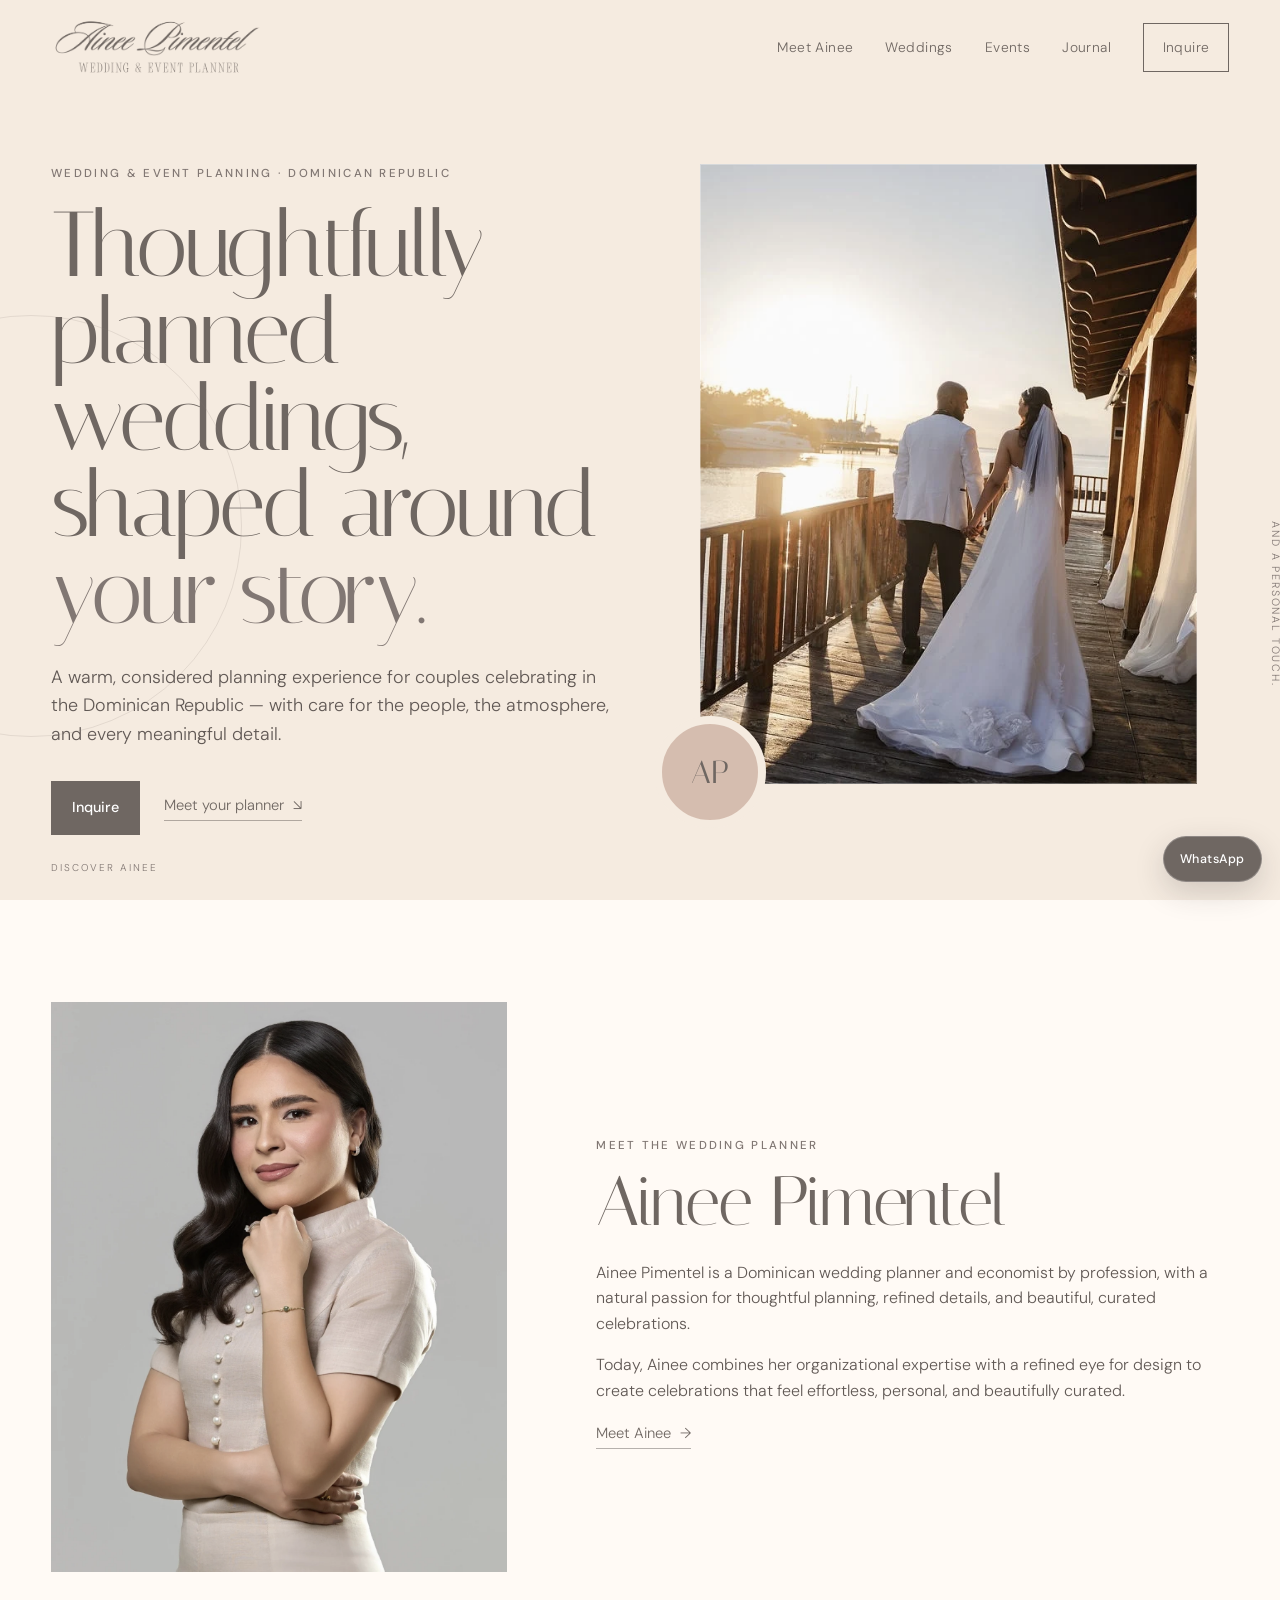
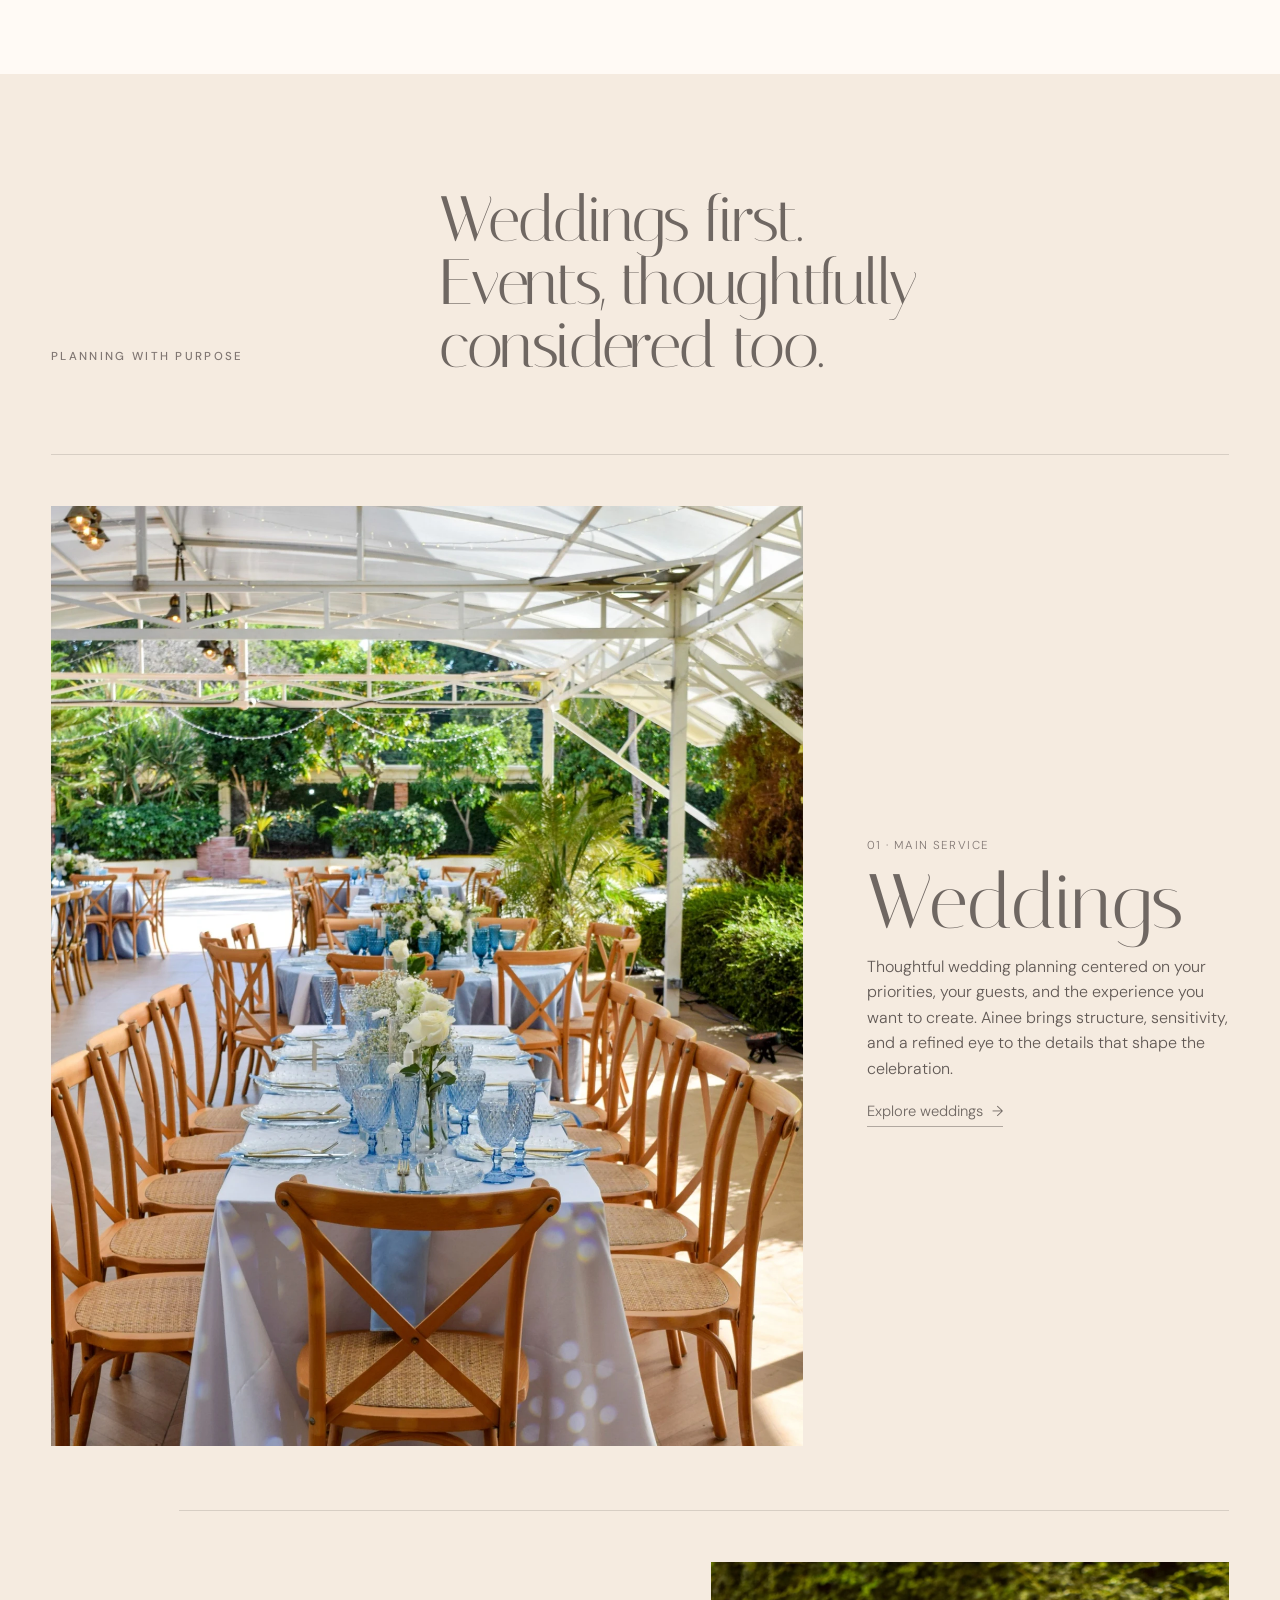
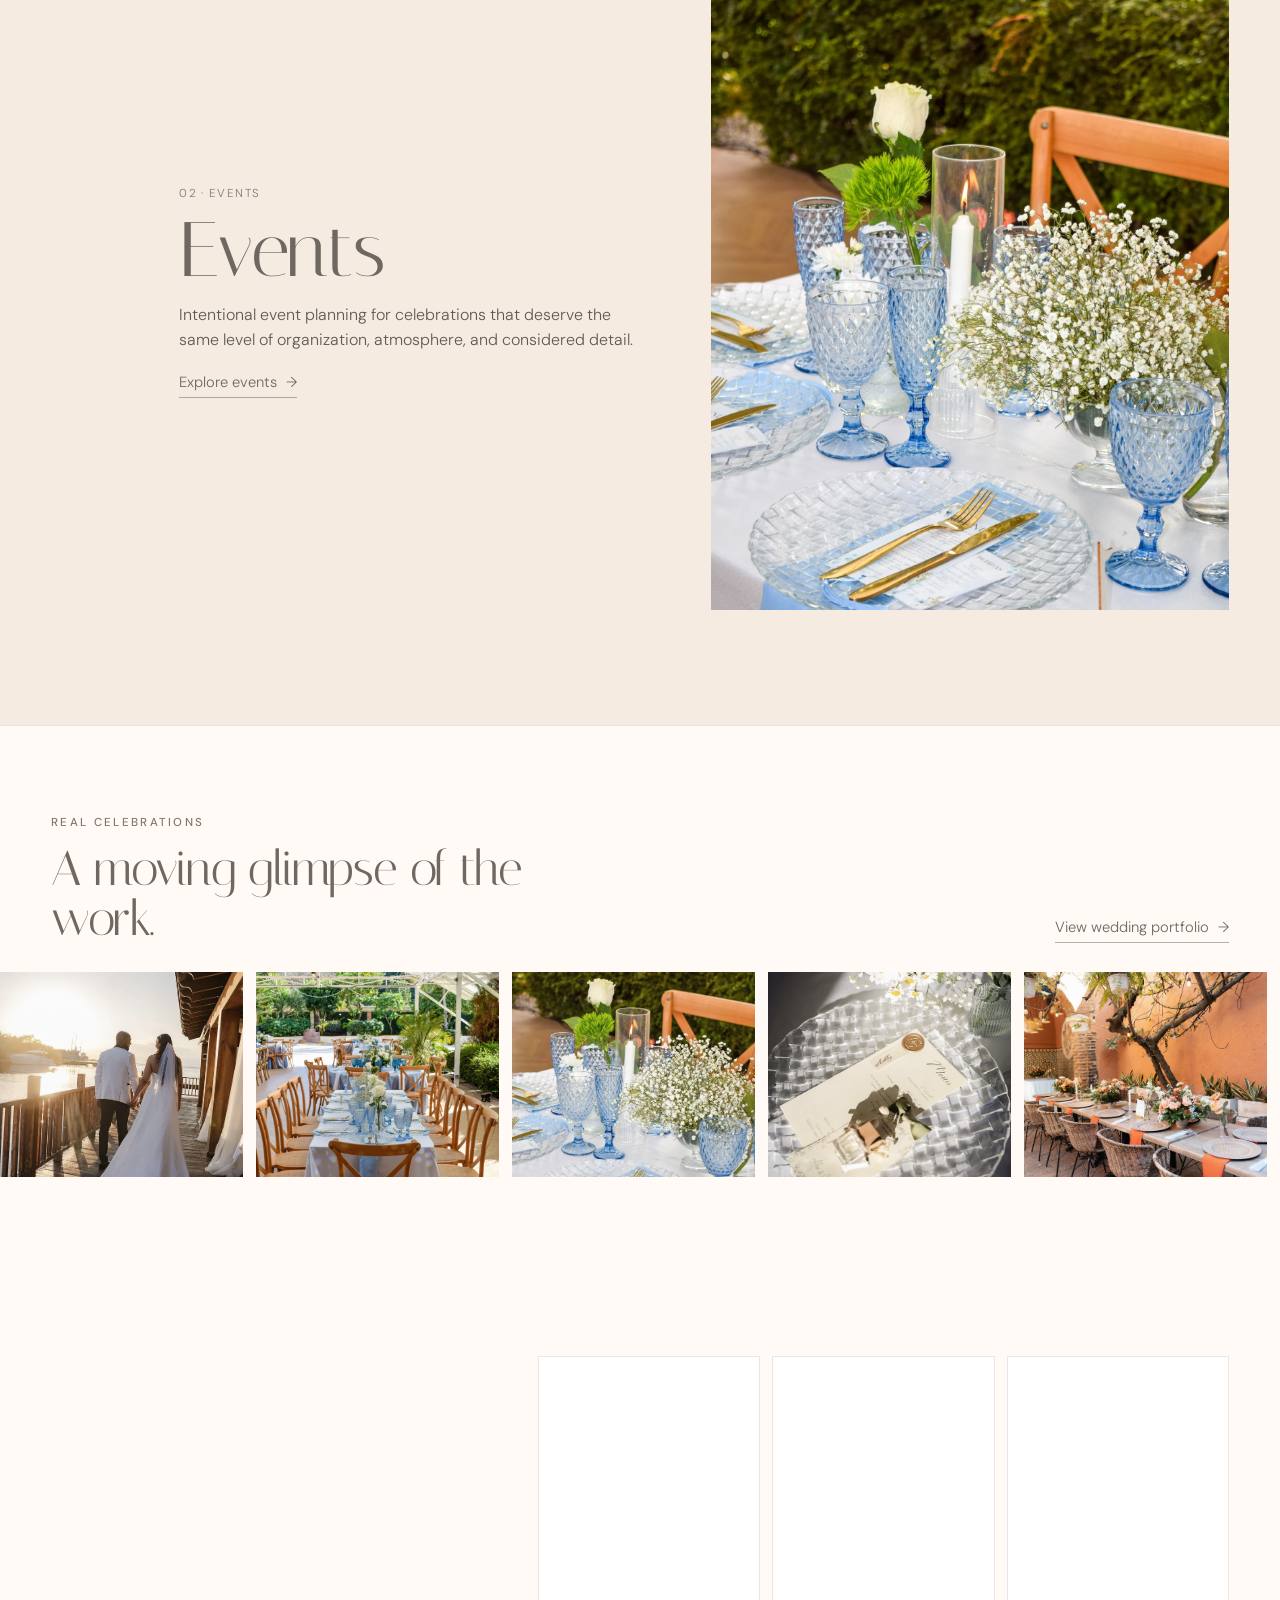
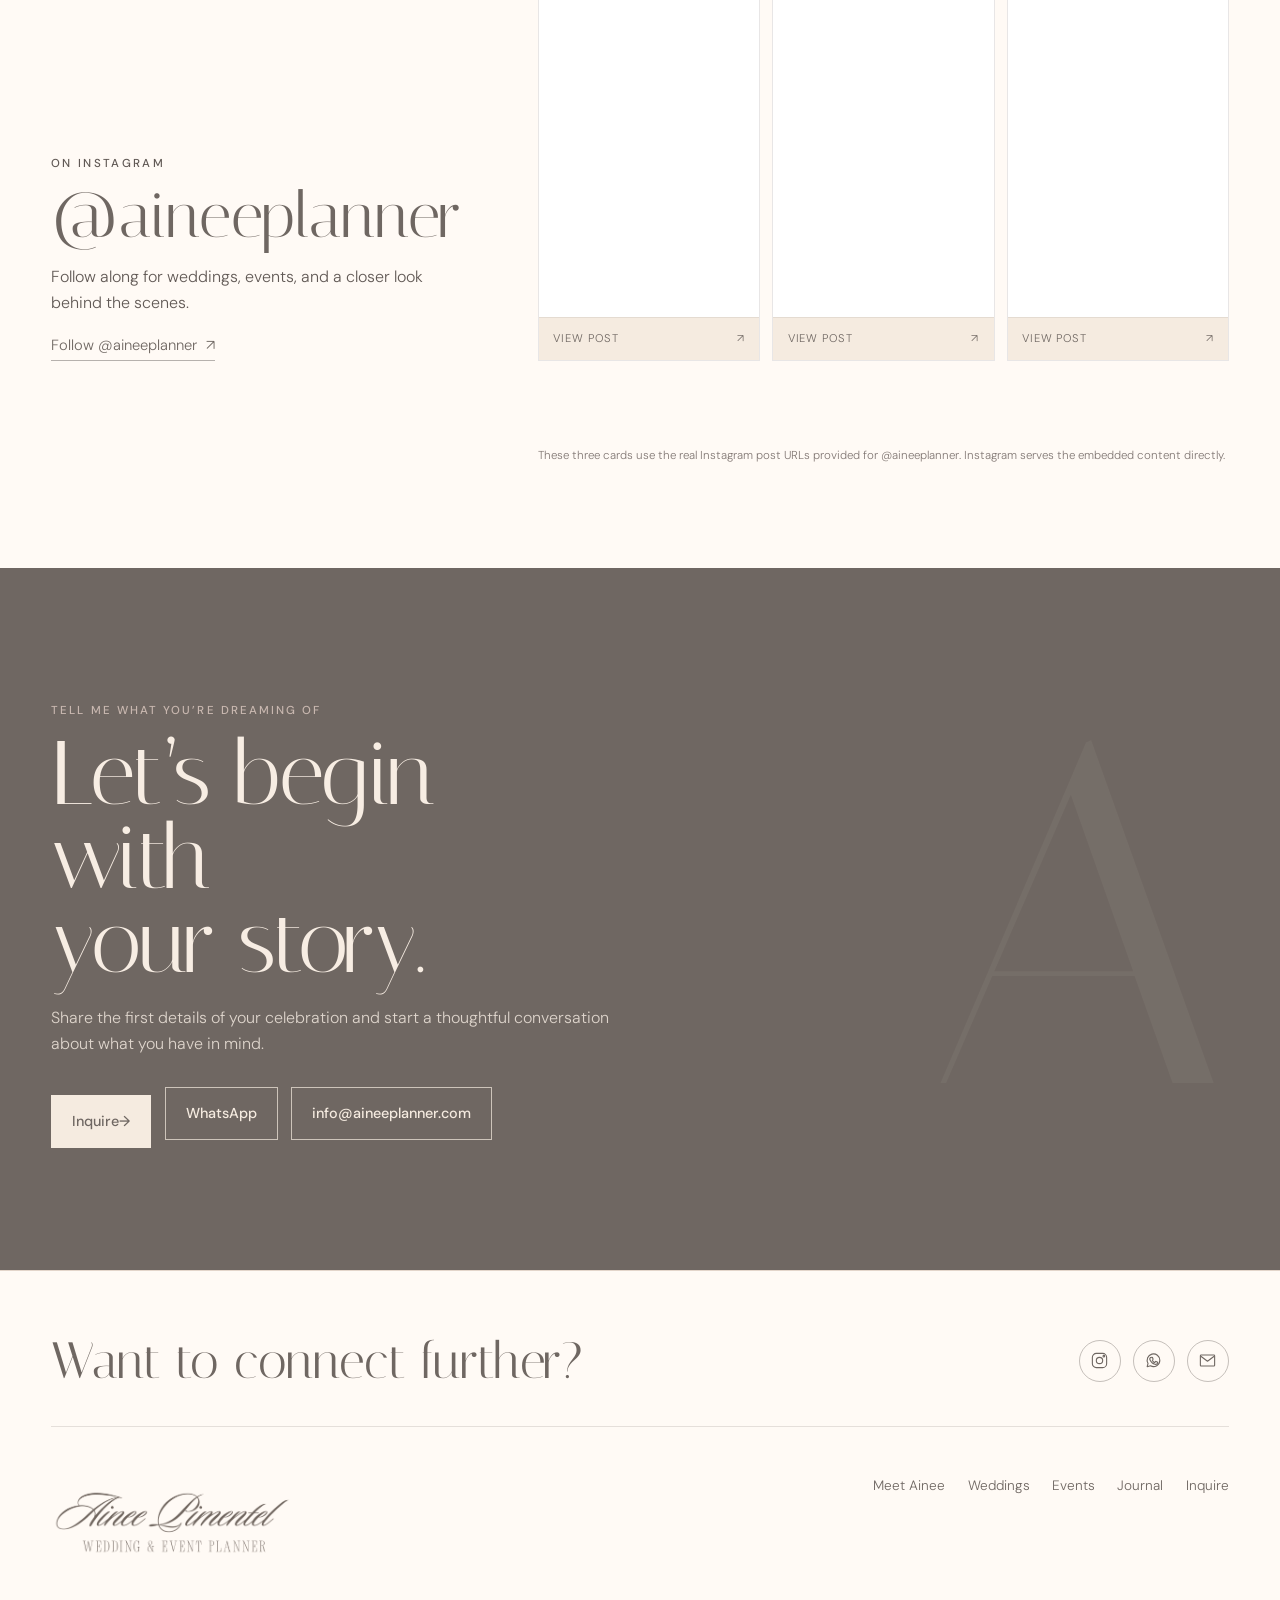
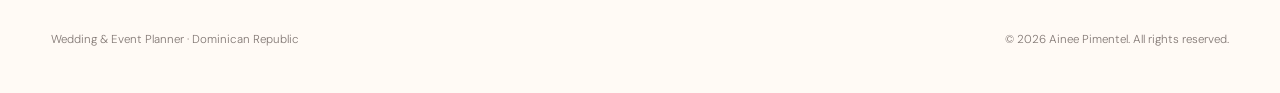
==== commit 7fd66b77: "Add files via upload" ====
--- a/index.html
+++ b/index.html
@@ -94,12 +94,21 @@
         <p>Follow along for weddings, events, and a closer look behind the scenes.</p>
         <a class="text-link" href="https://www.instagram.com/aineeplanner?stkn=bjY0MzduYWdjZDFm&utm_source=qr" target="_blank" rel="noopener noreferrer">Follow @aineeplanner <span aria-hidden="true">↗</span></a>
       </div>
-      <div class="instagram-grid reveal" aria-label="Instagram preview">
-        <a href="https://www.instagram.com/aineeplanner?stkn=bjY0MzduYWdjZDFm&utm_source=qr" target="_blank" rel="noopener noreferrer" class="instagram-tile"><img src="wedding-couple-joy.webp" alt="Wedding portfolio preview linked to Ainee's Instagram profile" loading="lazy" /><span>Instagram preview</span></a>
-        <a href="https://www.instagram.com/aineeplanner?stkn=bjY0MzduYWdjZDFm&utm_source=qr" target="_blank" rel="noopener noreferrer" class="instagram-tile"><img src="wedding-courtyard.webp" alt="Wedding portfolio preview linked to Ainee's Instagram profile" loading="lazy" /><span>Instagram preview</span></a>
-        <a href="https://www.instagram.com/aineeplanner?stkn=bjY0MzduYWdjZDFm&utm_source=qr" target="_blank" rel="noopener noreferrer" class="instagram-tile"><img src="wedding-detail-menu.webp" alt="Wedding portfolio preview linked to Ainee's Instagram profile" loading="lazy" /><span>Instagram preview</span></a>
+      <div class="instagram-grid reveal" aria-label="Recent Instagram posts from @aineeplanner">
+        <article class="instagram-post-card">
+          <iframe class="instagram-embed" src="https://www.instagram.com/p/Dc_uLw1lBR4/embed/" title="Instagram post by @aineeplanner" loading="lazy" allowtransparency="true" scrolling="no" frameborder="0"></iframe>
+          <a class="instagram-post-link" href="https://www.instagram.com/p/Dc_uLw1lBR4/?img_index=1" target="_blank" rel="noopener noreferrer" aria-label="Open this Instagram post">View post <span aria-hidden="true">↗</span></a>
+        </article>
+        <article class="instagram-post-card">
+          <iframe class="instagram-embed" src="https://www.instagram.com/p/Db4JOHOlKYL/embed/" title="Instagram post by @aineeplanner" loading="lazy" allowtransparency="true" scrolling="no" frameborder="0"></iframe>
+          <a class="instagram-post-link" href="https://www.instagram.com/p/Db4JOHOlKYL/?img_index=1" target="_blank" rel="noopener noreferrer" aria-label="Open this Instagram post">View post <span aria-hidden="true">↗</span></a>
+        </article>
+        <article class="instagram-post-card">
+          <iframe class="instagram-embed" src="https://www.instagram.com/p/DXMlw2Jjbvr/embed/" title="Instagram post by @aineeplanner" loading="lazy" allowtransparency="true" scrolling="no" frameborder="0"></iframe>
+          <a class="instagram-post-link" href="https://www.instagram.com/p/DXMlw2Jjbvr/?img_index=1" target="_blank" rel="noopener noreferrer" aria-label="Open this Instagram post">View post <span aria-hidden="true">↗</span></a>
+        </article>
       </div>
-      <p class="integration-note">Static preview using project photography. Live recent posts and individual post links require an authorized Instagram integration.</p>
+      <p class="integration-note">These three cards use the real Instagram post URLs provided for @aineeplanner. Instagram serves the embedded content directly.</p>
     </section>
 
     <section class="contact home-contact section-shell" aria-labelledby="home-contact-title">
--- a/styles.css
+++ b/styles.css
@@ -373,3 +373,75 @@
   .portfolio-intro{padding-top:4rem}.project-head{padding:1.25rem}.project-head h2{font-size:2.4rem}.project-block{margin-top:3rem}.project-carousel{touch-action:pan-x}.carousel-slide,.carousel-slide img{height:68svh;max-height:620px}.carousel-arrow{width:42px;height:42px}.carousel-prev{left:.65rem}.carousel-next{right:.65rem}
   .page-contact-band{align-items:flex-start;flex-direction:column}.instagram-home{padding-top:4rem;padding-bottom:4rem;gap:2rem}.instagram-grid{grid-template-columns:repeat(3,minmax(0,1fr));gap:.35rem}.instagram-tile{aspect-ratio:3/4}.instagram-tile span{display:none}.instagram-copy h2{font-size:3.15rem}.footer-script{font-size:2.5rem}
 }
+
+/* Mobile header visibility fix — keep menu control available while scrolling */
+@media (max-width: 900px){
+  .site-header,
+  .site-header.scrolled{
+    position:fixed !important;
+    top:0;
+    left:0;
+    right:0;
+    width:100%;
+    height:calc(78px + env(safe-area-inset-top, 0px));
+    padding-top:calc(12px + env(safe-area-inset-top, 0px));
+    padding-bottom:12px;
+    background:rgba(245,235,224,.96);
+    border-bottom:1px solid rgba(129,119,115,.18);
+    -webkit-backdrop-filter:blur(14px);
+    backdrop-filter:blur(14px);
+    transform:translateZ(0);
+    -webkit-transform:translateZ(0);
+    -webkit-backface-visibility:hidden;
+    backface-visibility:hidden;
+    z-index:1000;
+  }
+
+  .brand{
+    position:relative;
+    z-index:1002;
+  }
+
+  .menu-toggle{
+    display:flex !important;
+    position:fixed !important;
+    top:calc(18px + env(safe-area-inset-top, 0px));
+    right:var(--pad);
+    min-width:54px;
+    min-height:44px;
+    padding:6px 0 6px 8px;
+    align-items:flex-end;
+    justify-content:center;
+    color:var(--ink) !important;
+    opacity:1 !important;
+    visibility:visible !important;
+    pointer-events:auto !important;
+    transform:none !important;
+    z-index:1003 !important;
+  }
+
+  .menu-toggle span,
+  .menu-toggle i{
+    opacity:1 !important;
+    visibility:visible !important;
+  }
+
+  .site-nav{
+    position:fixed;
+    inset:0;
+    min-height:100dvh;
+    padding-top:calc(96px + env(safe-area-inset-top, 0px));
+    z-index:1001;
+  }
+
+  body.menu-open .menu-toggle{
+    position:fixed !important;
+    z-index:1003 !important;
+  }
+}
+
+
+/* Real Instagram post grid */
+.instagram-post-card{min-width:0;background:#fff;border:1px solid rgba(111,103,98,.16);overflow:hidden;display:flex;flex-direction:column}.instagram-embed{display:block;width:100%;height:560px;background:#fff;border:0}.instagram-post-link{display:flex;align-items:center;justify-content:space-between;gap:.75rem;padding:.75rem .9rem;border-top:1px solid rgba(111,103,98,.12);font-size:.7rem;letter-spacing:.08em;text-transform:uppercase;color:var(--ink);background:var(--linen)}.instagram-post-link:hover,.instagram-post-link:focus-visible{text-decoration:underline}.instagram-grid{align-items:start}.instagram-tile{display:none!important}
+@media (max-width:760px){.instagram-home{overflow:hidden}.instagram-grid{display:grid;grid-template-columns:repeat(3,minmax(0,1fr));gap:.3rem;width:100%}.instagram-post-card{min-width:0}.instagram-embed{height:250px;pointer-events:auto}.instagram-post-link{padding:.5rem .35rem;font-size:.52rem;letter-spacing:.03em;justify-content:center}.instagram-post-link span{display:none}.integration-note{font-size:.65rem}}
+@media (max-width:430px){.instagram-embed{height:220px}}
